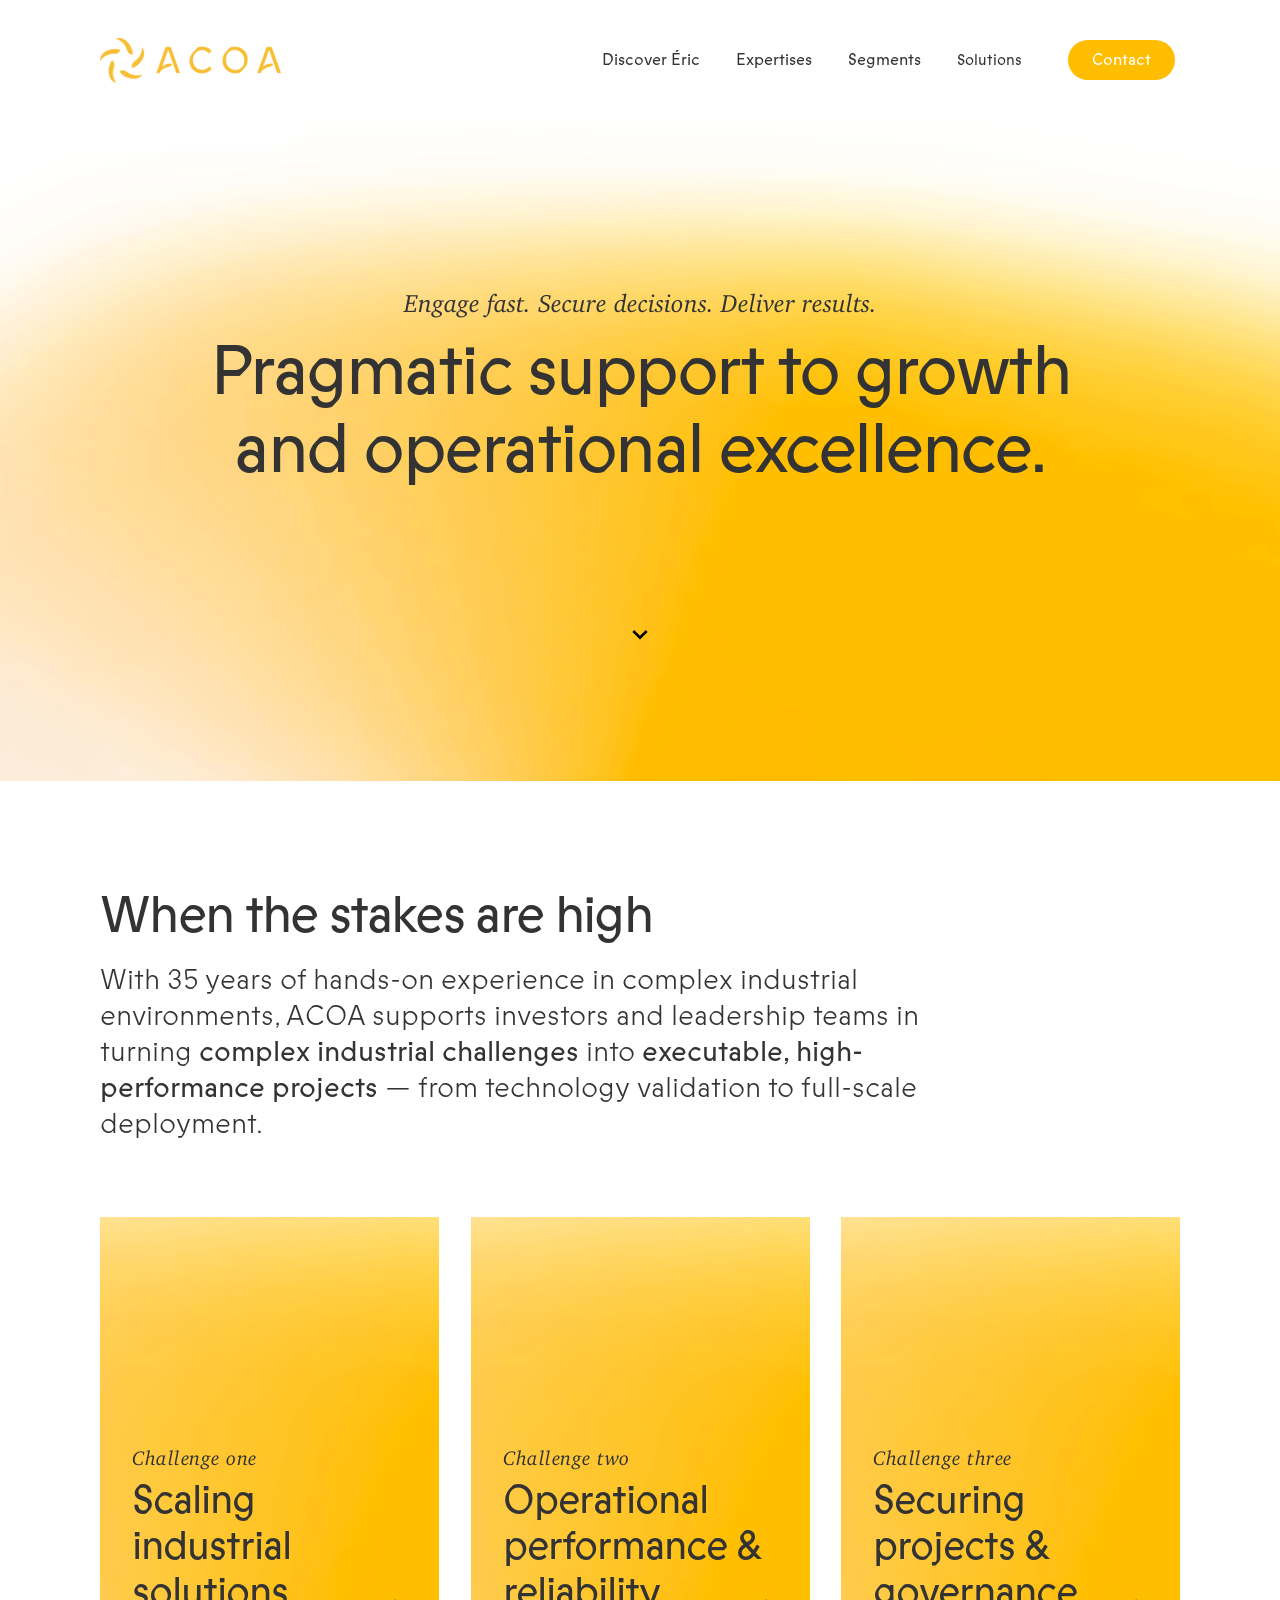
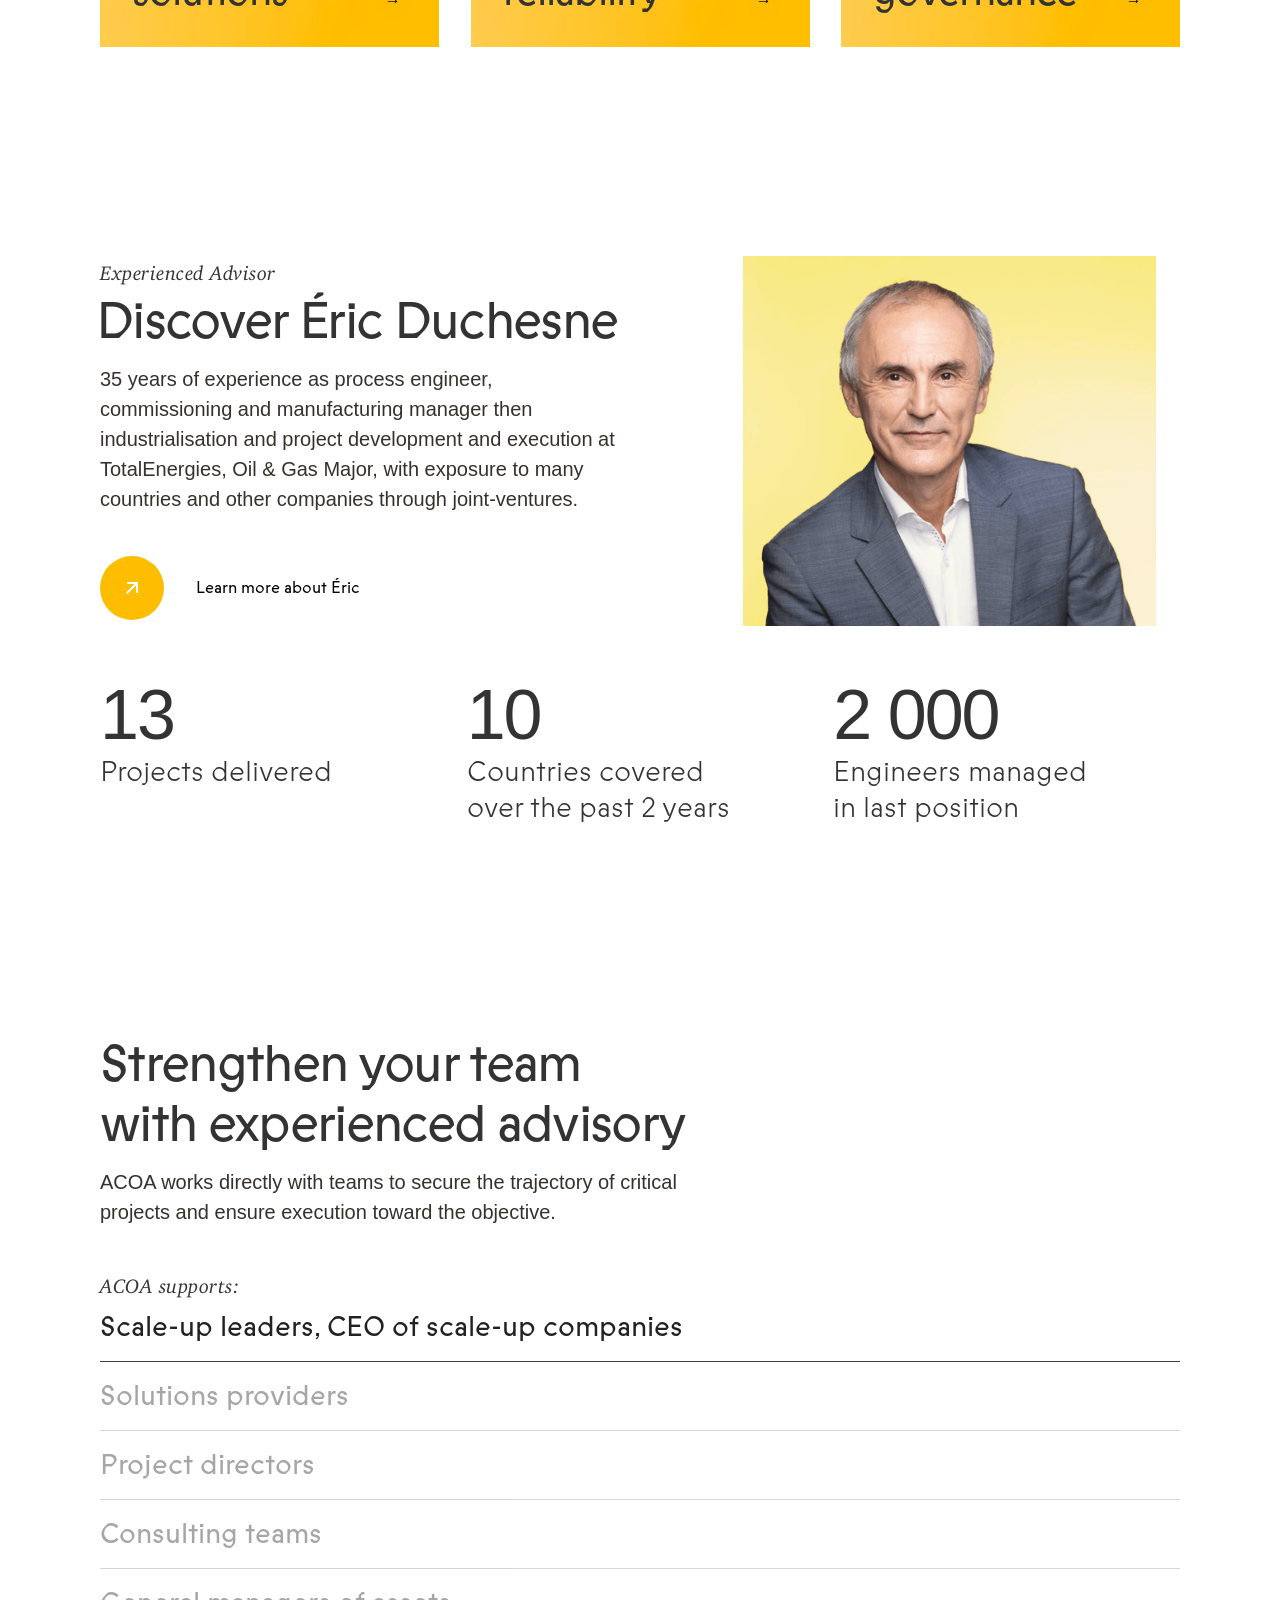
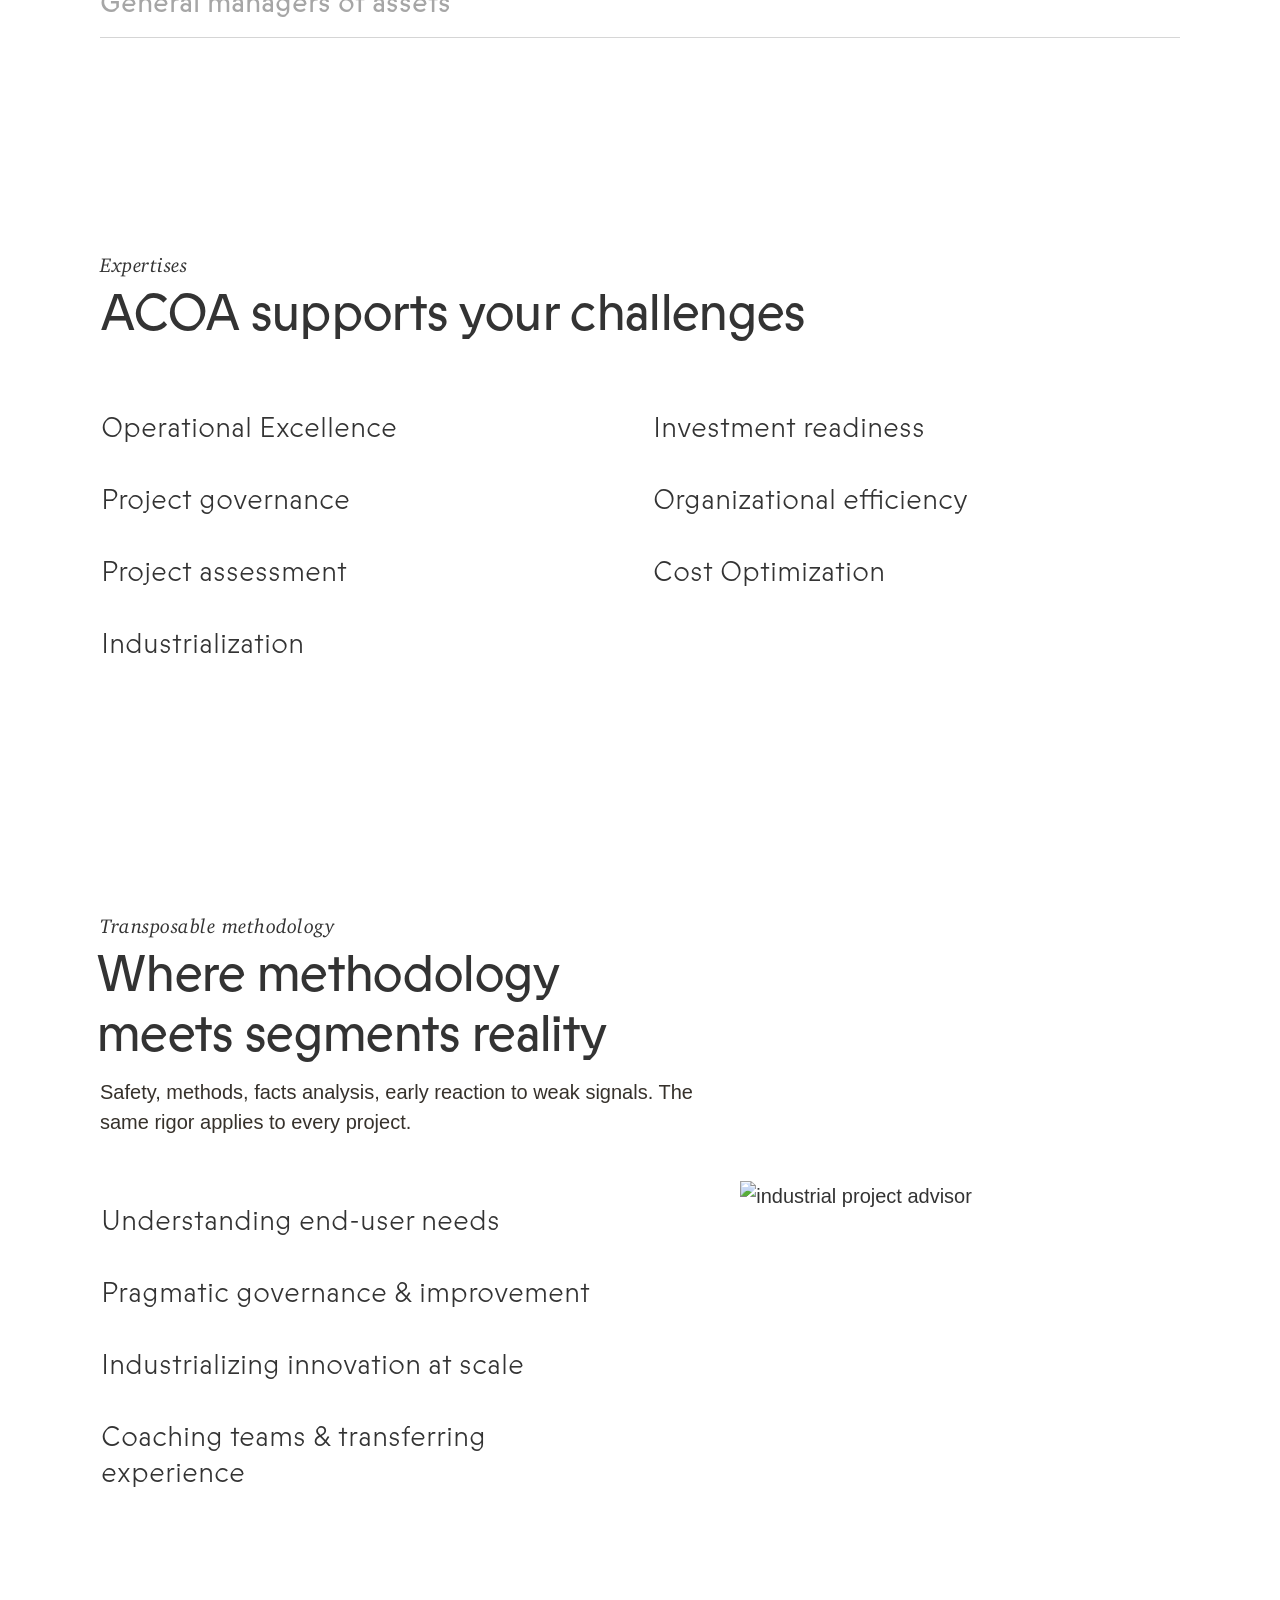
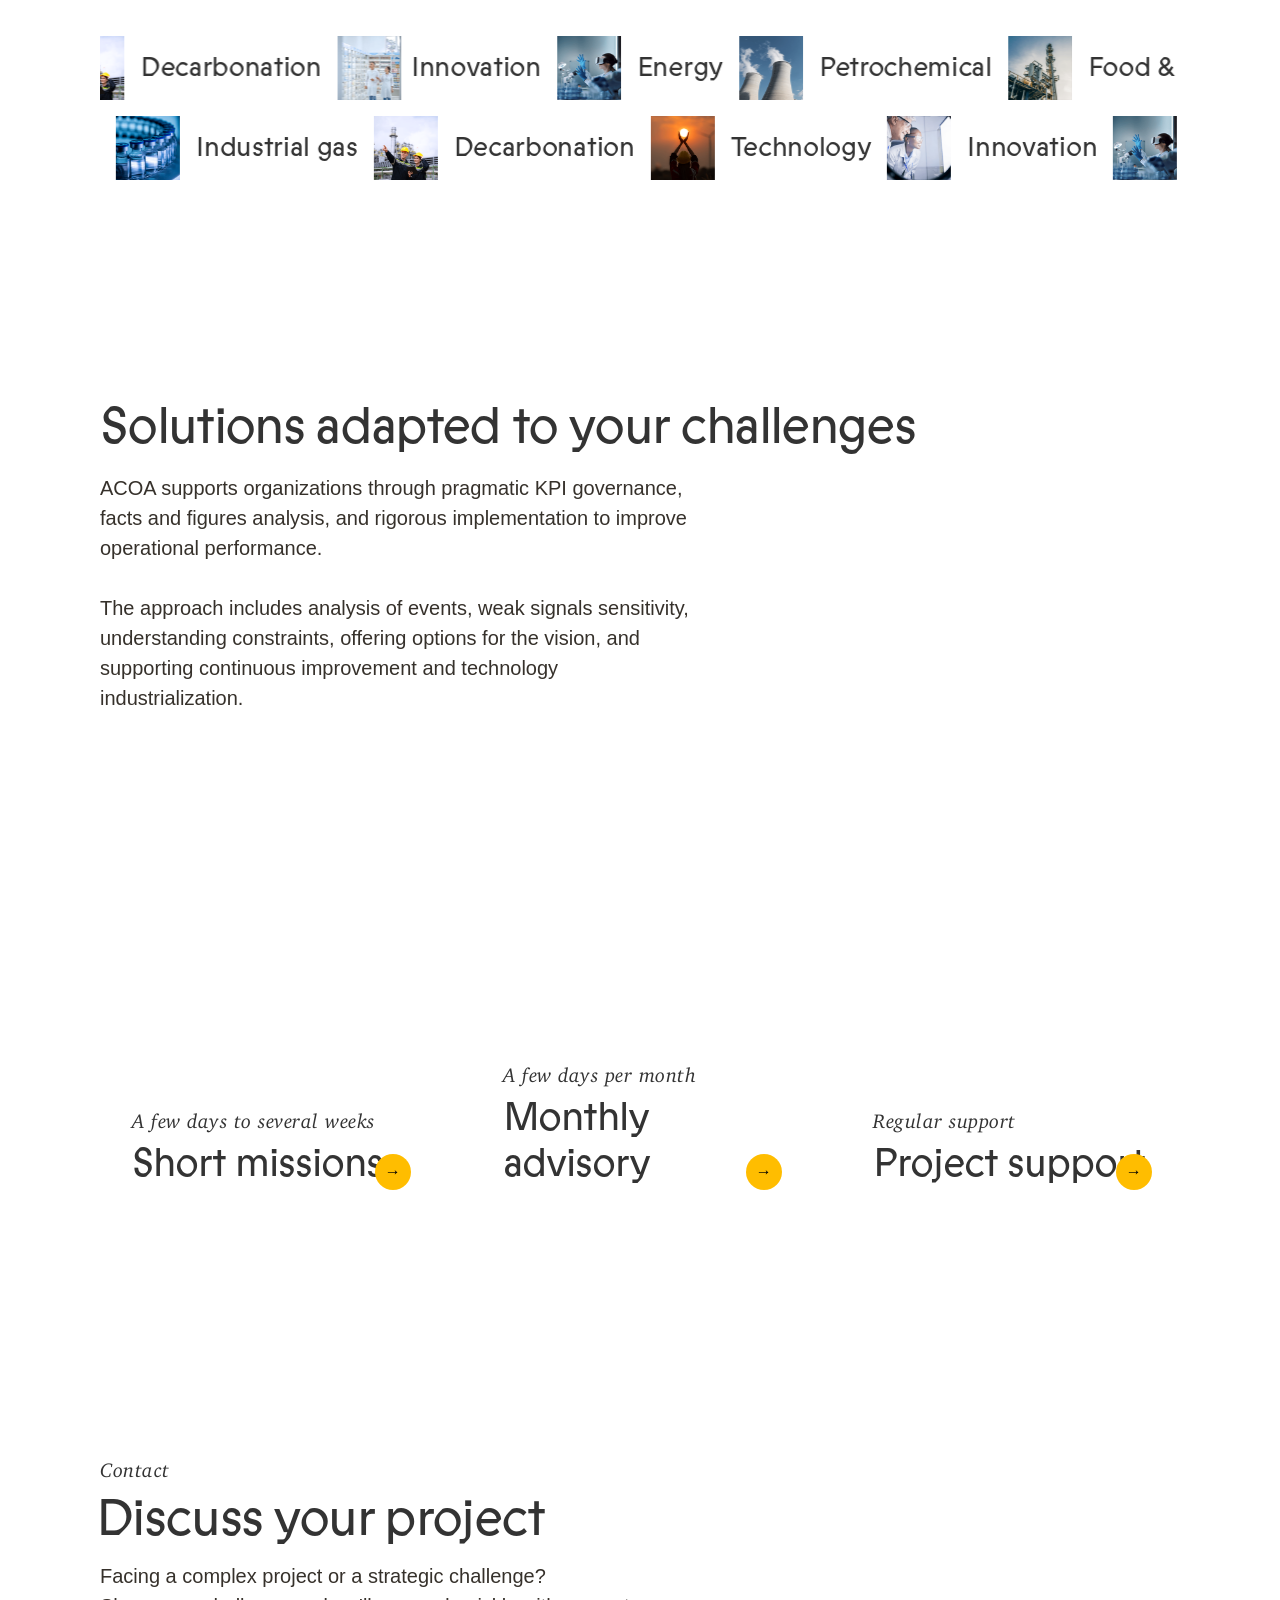
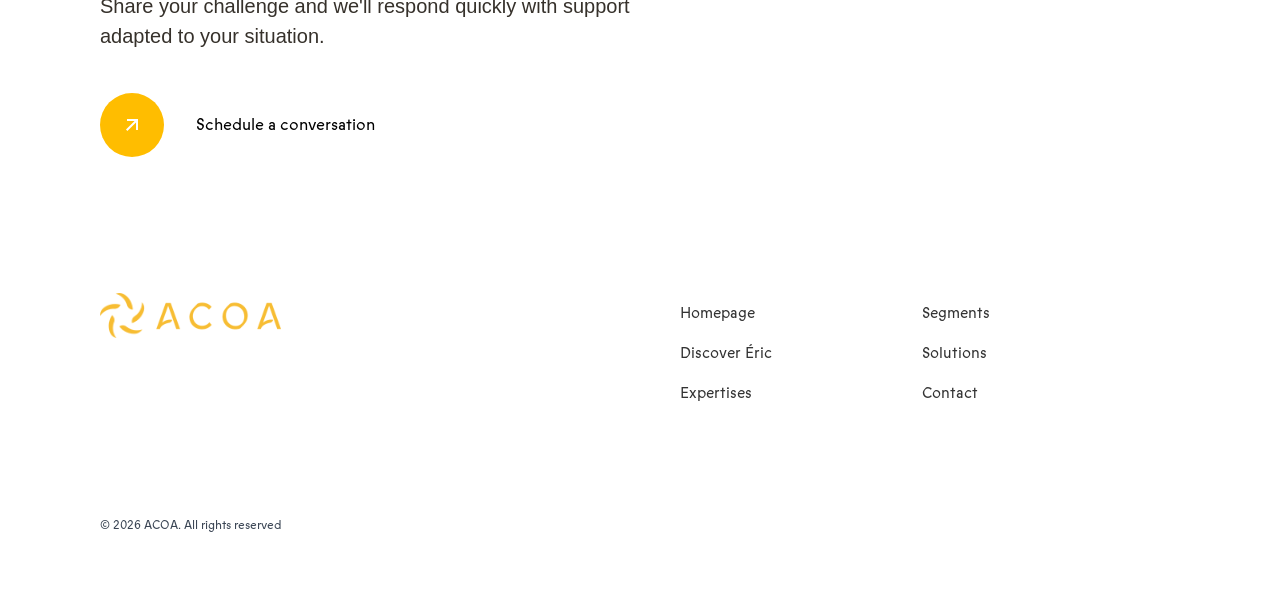
==== index.html @ 774b78c4 "Initial commit — ACOA site (responsive fixes v2, export 19 mai 2026)" ====
<!DOCTYPE html><!--  Last Published: Tue May 19 2026 10:08:33 GMT+0000 (Coordinated Universal Time)  -->
<html data-wf-page="69da47802bddce4f06e385c6" data-wf-site="69da477f2bddce4f06e385b0" lang="en-US">
<head>
  <meta charset="utf-8">
  <title>ACOA | Pragmatic support to growth and operational excellence</title>
  <meta content="Industrial project advisor supporting growth and operational excellence, ACOA supports projects from strategy to execution through governance, technology evaluation and operational performance." name="description">
  <meta content="ACOA | Pragmatic support to growth and operational excellence" property="og:title">
  <meta content="Industrial project advisor supporting growth and operational excellence, ACOA supports projects from strategy to execution through governance, technology evaluation and operational performance." property="og:description">
  <meta content="https://cdn.prod.website-files.com/69da477f2bddce4f06e385b0/69ef6ec12d1be8425f4cda52_Acoa%20website.png" property="og:image">
  <meta content="ACOA | Pragmatic support to growth and operational excellence" property="twitter:title">
  <meta content="Industrial project advisor supporting growth and operational excellence, ACOA supports projects from strategy to execution through governance, technology evaluation and operational performance." property="twitter:description">
  <meta property="og:type" content="website">
  <meta content="summary_large_image" name="twitter:card">
  <meta content="width=device-width, initial-scale=1" name="viewport">
  <link href="css/normalize.css" rel="stylesheet" type="text/css">
  <link href="css/webflow.css" rel="stylesheet" type="text/css">
  <link href="css/acoaconsulting.webflow.css" rel="stylesheet" type="text/css">
  <style>@media (min-width:992px) {html.w-mod-js:not(.w-mod-ix) [data-w-id="7d26136e-afa8-d97c-f9d4-b0c06a85b6f9"] {opacity:0;-webkit-transform:translate3d(0, 100%, 0) scale3d(1, 1, 1) rotateX(0) rotateY(0) rotateZ(0) skew(0, 0);-moz-transform:translate3d(0, 100%, 0) scale3d(1, 1, 1) rotateX(0) rotateY(0) rotateZ(0) skew(0, 0);-ms-transform:translate3d(0, 100%, 0) scale3d(1, 1, 1) rotateX(0) rotateY(0) rotateZ(0) skew(0, 0);transform:translate3d(0, 100%, 0) scale3d(1, 1, 1) rotateX(0) rotateY(0) rotateZ(0) skew(0, 0);height:0px;}html.w-mod-js:not(.w-mod-ix) [data-w-id="7d26136e-afa8-d97c-f9d4-b0c06a85b6f1"] {width:50%;}html.w-mod-js:not(.w-mod-ix) [data-w-id="7d26136e-afa8-d97c-f9d4-b0c06a85b70a"] {opacity:0;-webkit-transform:translate3d(0, 100%, 0) scale3d(1, 1, 1) rotateX(0) rotateY(0) rotateZ(0) skew(0, 0);-moz-transform:translate3d(0, 100%, 0) scale3d(1, 1, 1) rotateX(0) rotateY(0) rotateZ(0) skew(0, 0);-ms-transform:translate3d(0, 100%, 0) scale3d(1, 1, 1) rotateX(0) rotateY(0) rotateZ(0) skew(0, 0);transform:translate3d(0, 100%, 0) scale3d(1, 1, 1) rotateX(0) rotateY(0) rotateZ(0) skew(0, 0);height:0px;}html.w-mod-js:not(.w-mod-ix) [data-w-id="7d26136e-afa8-d97c-f9d4-b0c06a85b702"] {width:50%;}html.w-mod-js:not(.w-mod-ix) [data-w-id="7d26136e-afa8-d97c-f9d4-b0c06a85b71b"] {opacity:0;-webkit-transform:translate3d(0, 100%, 0) scale3d(1, 1, 1) rotateX(0) rotateY(0) rotateZ(0) skew(0, 0);-moz-transform:translate3d(0, 100%, 0) scale3d(1, 1, 1) rotateX(0) rotateY(0) rotateZ(0) skew(0, 0);-ms-transform:translate3d(0, 100%, 0) scale3d(1, 1, 1) rotateX(0) rotateY(0) rotateZ(0) skew(0, 0);transform:translate3d(0, 100%, 0) scale3d(1, 1, 1) rotateX(0) rotateY(0) rotateZ(0) skew(0, 0);height:0px;}html.w-mod-js:not(.w-mod-ix) [data-w-id="7d26136e-afa8-d97c-f9d4-b0c06a85b713"] {width:50%;}html.w-mod-js:not(.w-mod-ix) [data-w-id="eab811f4-9f52-3711-2415-720fd024cccc"] {opacity:0;-webkit-transform:translate3d(0, 100%, 0) scale3d(1, 1, 1) rotateX(0) rotateY(0) rotateZ(0) skew(0, 0);-moz-transform:translate3d(0, 100%, 0) scale3d(1, 1, 1) rotateX(0) rotateY(0) rotateZ(0) skew(0, 0);-ms-transform:translate3d(0, 100%, 0) scale3d(1, 1, 1) rotateX(0) rotateY(0) rotateZ(0) skew(0, 0);transform:translate3d(0, 100%, 0) scale3d(1, 1, 1) rotateX(0) rotateY(0) rotateZ(0) skew(0, 0);height:0px;}html.w-mod-js:not(.w-mod-ix) [data-w-id="eab811f4-9f52-3711-2415-720fd024ccc4"] {width:50%;}html.w-mod-js:not(.w-mod-ix) [data-w-id="eab811f4-9f52-3711-2415-720fd024ccdd"] {opacity:0;-webkit-transform:translate3d(0, 100%, 0) scale3d(1, 1, 1) rotateX(0) rotateY(0) rotateZ(0) skew(0, 0);-moz-transform:translate3d(0, 100%, 0) scale3d(1, 1, 1) rotateX(0) rotateY(0) rotateZ(0) skew(0, 0);-ms-transform:translate3d(0, 100%, 0) scale3d(1, 1, 1) rotateX(0) rotateY(0) rotateZ(0) skew(0, 0);transform:translate3d(0, 100%, 0) scale3d(1, 1, 1) rotateX(0) rotateY(0) rotateZ(0) skew(0, 0);height:0px;}html.w-mod-js:not(.w-mod-ix) [data-w-id="eab811f4-9f52-3711-2415-720fd024ccd5"] {width:50%;}html.w-mod-js:not(.w-mod-ix) [data-w-id="eab811f4-9f52-3711-2415-720fd024ccee"] {opacity:0;-webkit-transform:translate3d(0, 100%, 0) scale3d(1, 1, 1) rotateX(0) rotateY(0) rotateZ(0) skew(0, 0);-moz-transform:translate3d(0, 100%, 0) scale3d(1, 1, 1) rotateX(0) rotateY(0) rotateZ(0) skew(0, 0);-ms-transform:translate3d(0, 100%, 0) scale3d(1, 1, 1) rotateX(0) rotateY(0) rotateZ(0) skew(0, 0);transform:translate3d(0, 100%, 0) scale3d(1, 1, 1) rotateX(0) rotateY(0) rotateZ(0) skew(0, 0);height:0px;}html.w-mod-js:not(.w-mod-ix) [data-w-id="eab811f4-9f52-3711-2415-720fd024cce6"] {width:50%;}}</style>
  <link href="https://fonts.googleapis.com" rel="preconnect">
  <link href="https://fonts.gstatic.com" rel="preconnect" crossorigin="anonymous">
  <script src="https://ajax.googleapis.com/ajax/libs/webfont/1.6.26/webfont.js" type="text/javascript"></script>
  <script type="text/javascript">WebFont.load({  google: {    families: ["Lexend Deca:300,400,500,600,700"]  }});</script>
  <script type="text/javascript">!function(o,c){var n=c.documentElement,t=" w-mod-";n.className+=t+"js",("ontouchstart"in o||o.DocumentTouch&&c instanceof DocumentTouch)&&(n.className+=t+"touch")}(window,document);</script>
  <link href="images/favicon.png" rel="shortcut icon" type="image/x-icon">
  <link href="images/webclip.png" rel="apple-touch-icon">
  <script type="application/ld+json">
{
  "@context": "https://schema.org",
  "@type": "WebPage",
  "name": "ACOA | Pragmatic support to growth and operational excellence",
  "url": "/",
  "description": "Industrial project advisor supporting growth and operational excellence, ACOA supports projects from strategy to execution through governance, technology evaluation and operational performance.",
  "inLanguage": "en-US",
  "about": {
    "@type": "Organization",
    "name": "ACOA",
    "description": "Industrial project advisor supporting growth and operational excellence, ACOA supports projects from strategy to execution through governance, technology evaluation and operational performance.",
    "logo": {
      "@type": "ImageObject",
      "url": "https://cdn.prod.website-files.com/69da477f2bddce4f06e385b0/69e27f60901ef9bf7bb67602_LOGO%20PRINCIPAL%20440x100px%20JAUNE%20ICONE.png"
    },
    "founder": {
      "@type": "Person",
      "name": "Éric Duchesne",
      "description": "35 years of experience as process engineer, commissioning and manufacturing manager then industrialisation and project development and execution at TotalEnergies, Oil & Gas Major, with exposure to many countries and other companies through joint-ventures.",
      "url": "/discover-eric"
    },
    "knowsAbout": [
      "Operational Excellence",
      "Project Governance",
      "Project Assessment",
      "Industrialization",
      "Investment Readiness",
      "Organizational Efficiency",
      "Cost Optimization"
    ],
    "areaServed": [
      "Energy",
      "Pharmaceuticals",
      "Industrial Gas",
      "Decarbonation",
      "Innovation",
      "Petrochemical",
      "Food & Beverage",
      "Technology"
    ]
  }
}
</script>
  <link rel="stylesheet" href="css/responsive-fixes.css">
</head>
<body>
  <div data-w-id="177896db-afa2-3da6-6f02-18c24b7b92e4" data-animation="default" data-collapse="medium" data-duration="400" data-easing="ease" data-easing2="ease" role="banner" class="navbar w-nav">
    <div class="nav__wrap">
      <a href="index.html" aria-current="page" class="brand w-nav-brand w--current"><img src="images/ACOA.png" loading="lazy" width="Auto" height="45" alt="scale-up industrial deployment support" class="image-2"><img src="images/LOGO-PRINCIPAL-440x100px-JAUNE-TITRE.png" loading="lazy" width="Auto" height="40" alt="industrial project advisor" class="image"></a>
      <nav role="navigation" class="nav_menu w-nav-menu">
        <a href="discover-eric.html" class="nav__link text-xs w-nav-link">Discover Éric</a>
        <a href="expertises.html" class="nav__link text-xs w-nav-link">Expertises</a>
        <a href="segments.html" class="nav__link text-xs w-nav-link">Segments</a>
        <a href="solutions.html" class="nav__link text-xs last-item w-nav-link">Solutions</a>
        <a href="contact.html" class="button-2 button-04 w-inline-block">
          <div class="button-04-main">
            <div class="button-2-text-wrapper">
              <div class="text-xs-button">Contact</div>
            </div>
            <div class="button-2-transition">
              <div class="button-2-text-wrapper">
                <div class="text-xs-button">Contact<br></div>
              </div>
            </div>
          </div>
          <div class="button-04-dot-wrapper">
            <div class="button-04-dot"><img loading="lazy" src="images/ACOA.svg" alt="ACOA" class="button-04-dot-icon"></div>
          </div>
        </a>
      </nav>
      <div class="menu-button w-nav-button">
        <div data-w-id="177896db-afa2-3da6-6f02-18c24b7b9300" style="-webkit-transform:translate3d(0, 0, 0px) scale3d(1, 1, 1) rotateX(0) rotateY(0) rotateZ(0deg) skew(0, 0);-moz-transform:translate3d(0, 0, 0px) scale3d(1, 1, 1) rotateX(0) rotateY(0) rotateZ(0deg) skew(0, 0);-ms-transform:translate3d(0, 0, 0px) scale3d(1, 1, 1) rotateX(0) rotateY(0) rotateZ(0deg) skew(0, 0);transform:translate3d(0, 0, 0px) scale3d(1, 1, 1) rotateX(0) rotateY(0) rotateZ(0deg) skew(0, 0);transform-style:preserve-3d" class="nav_topline"></div>
        <div data-w-id="177896db-afa2-3da6-6f02-18c24b7b9301" style="opacity:1" class="nav_middleline"></div>
        <div data-w-id="177896db-afa2-3da6-6f02-18c24b7b9302" style="-webkit-transform:translate3d(0, 0, 0px) scale3d(1, 1, 1) rotateX(0) rotateY(0) rotateZ(0deg) skew(0, 0);-moz-transform:translate3d(0, 0, 0px) scale3d(1, 1, 1) rotateX(0) rotateY(0) rotateZ(0deg) skew(0, 0);-ms-transform:translate3d(0, 0, 0px) scale3d(1, 1, 1) rotateX(0) rotateY(0) rotateZ(0deg) skew(0, 0);transform:translate3d(0, 0, 0px) scale3d(1, 1, 1) rotateX(0) rotateY(0) rotateZ(0deg) skew(0, 0);transform-style:preserve-3d" class="nav_bottomline"></div>
      </div>
    </div>
  </div>
  <div class="section gradient">
    <div class="wrap home__hero-heading-wrap">
      <div class="label-large">Engage fast. Secure decisions. Deliver results.</div>
      <h1 class="home__hero-heading">Pragmatic support to growth and operational excellence.</h1><img src="images/ACOA_1.svg" loading="lazy" alt="" class="image-3">
    </div>
  </div>
  <div class="section-white-backgound">
    <div class="wrap section_1_wrap">
      <div class="w-layout-grid home_stakes_content">
        <h2>When the stakes are high</h2>
        <div class="text-large">With 35 years of hands-on experience in complex industrial environments, ACOA supports investors and leadership teams in turning <span class="text-span">complex industrial challenges </span>into <span class="text-span-2">executable, high-performance projects</span> — from technology validation to full-scale deployment.</div>
      </div>
      <div class="w-layout-grid layout423_grid-list">
        <div class="layout423_row-homepage">
          <a data-w-id="7d26136e-afa8-d97c-f9d4-b0c06a85b6f1" href="#" class="layout423_card text-color-white home w-inline-block">
            <div class="layout423_image-wrapper yellow"></div>
            <div class="layout423_card-content">
              <div class="margin-bottom margin-xxsmall">
                <div class="label">Challenge one</div>
              </div>
              <div class="text-extra-large">Scaling industrial solutions</div>
              <div data-w-id="7d26136e-afa8-d97c-f9d4-b0c06a85b6f9" class="layout423_card-content-bottom">
                <div class="margin-top margin-small">
                  <p class="text-small">Industrialize fast and commercialize inventions in a sustainable way</p>
                </div>
              </div>
            </div>
          </a>
          <a data-w-id="7d26136e-afa8-d97c-f9d4-b0c06a85b702" href="#" class="layout423_card text-color-white home w-inline-block">
            <div class="layout423_image-wrapper yellow"></div>
            <div class="layout423_card-content">
              <div class="margin-bottom margin-xxsmall">
                <div class="label">Challenge two</div>
              </div>
              <div class="text-extra-large">Operational performance &amp; reliability</div>
              <div data-w-id="7d26136e-afa8-d97c-f9d4-b0c06a85b70a" class="layout423_card-content-bottom">
                <div class="margin-top margin-small">
                  <p class="text-small">Improve performance, availability and sustainable operational excellence</p>
                </div>
              </div>
            </div>
          </a>
          <a data-w-id="7d26136e-afa8-d97c-f9d4-b0c06a85b713" href="#" class="layout423_card text-color-white home w-inline-block">
            <div id="w-node-_7d26136e-afa8-d97c-f9d4-b0c06a85b714-06e385c6" class="layout423_image-wrapper yellow"></div>
            <div class="layout423_card-content">
              <div class="margin-bottom margin-xxsmall">
                <div class="label">Challenge three</div>
              </div>
              <div class="text-extra-large">Securing projects &amp; governance</div>
              <div data-w-id="7d26136e-afa8-d97c-f9d4-b0c06a85b71b" class="layout423_card-content-bottom">
                <div class="margin-top margin-small">
                  <p class="text-small">Assess projects organizations &amp; developments for weak signals. <br>Propose pragmatic improvements.</p>
                </div>
              </div>
            </div>
          </a>
          <div class="layout423_hover-content w-embed w-script">
            <style>
.layout423_card-content {
    opacity: 1;
    transition: opacity 0.3s; /* Apply a transition to opacity changes */
}
/* Styling for the card content when it's inactive */
.layout423_card-content.inactive {
    opacity: 0;
}
</style>
            <script src="https://code.jquery.com/jquery-3.6.0.min.js"></script>
            <script>
$(document).ready(function() {
    // Check if the screen width is above a certain threshold (e.g., 768px)
    if (window.innerWidth >= 992) {
        $(".layout423_card").hover(function() {
            // When a card is hovered over
            $(".layout423_card-content").not($(this).find(".layout423_card-content")).addClass("inactive");
        }, function() {
            // When the mouse leaves a card
            $(".layout423_card-content").removeClass("inactive");
        });
    }
});
</script>
          </div>
        </div>
      </div>
    </div>
  </div>
  <div class="section-white-backgound">
    <div class="wrap section_1_wrap">
      <div class="w-layout-grid home_image_content">
        <div>
          <div class="w-layout-grid home_card_content">
            <div class="label">Experienced Advisor</div>
            <h2 class="heading yellow-hover">Discover Éric Duchesne</h2>
            <div class="body">35 years of experience as process engineer, commissioning and manufacturing manager then industrialisation and project development and execution at TotalEnergies, Oil &amp; Gas Major, with exposure to many countries and other companies through joint-ventures.</div>
          </div>
          <a href="discover-eric.html" class="button-1 text-xs w-inline-block">
            <div class="button-circle"></div>
            <div class="button-icon-wrapper">
              <div class="button-circle-icon-outermost-wrapper">
                <div class="button-circle-icon-outer-wrapper">
                  <div class="button-circle-icon-inner-wrapper"><img src="images/ACOA.svg" loading="lazy" alt="ACOA" class="button-circle-icon"><img src="images/ACOA.svg" loading="lazy" alt="ACOA" class="button-circle-icon button-circle-icon-absolute"></div>
                </div>
              </div>
            </div>
            <div class="button-text">Learn more about Éric </div>
          </a>
        </div>
        <div id="w-node-_716ce566-0d03-5e5f-7045-5229baae346b-06e385c6" class="home_image"><img src="images/Eric-duchesne-consultant-industriel.png" loading="lazy" width="413" sizes="(max-width: 479px) 100vw, (max-width: 991px) 49vw, 413px" alt="industrial transformation advisor" srcset="images/Portrait-5-eric-duchesne-consultant-industriel-p-500.png 500w, images/Eric-duchesne-consultant-industriel.png 826w"></div>
      </div>
      <div id="w-node-b7371b24-72aa-12ce-a4aa-9cf430d979ba-06e385c6" class="w-layout-layout quick-stack-3 wf-layout-layout">
        <div class="w-layout-cell">
          <h3>13</h3>
          <div class="text-large">Projects delivered</div>
        </div>
        <div class="w-layout-cell">
          <h3>10</h3>
          <div class="text-large">Countries covered <br>over the past 2 years</div>
        </div>
        <div class="w-layout-cell">
          <h3>2 000</h3>
          <div class="text-large">Engineers managed <br>in last position</div>
        </div>
      </div>
    </div>
  </div>
  <div class="section gradient">
    <div class="wrap section_1_wrap">
      <div class="w-layout-grid home_card_content">
        <h2 class="heading">Strengthen your team <br>with experienced advisory </h2>
        <div class="body">ACOA works directly with teams to secure the trajectory of critical projects and ensure execution toward the objective.</div>
      </div>
      <div id="w-node-_736be0e5-d4d2-2aeb-d45e-b6f375e58689-06e385c6" class="w-layout-layout quick-stack-2 wf-layout-layout">
        <div class="w-layout-cell">
          <div class="label">ACOA supports:</div>
          <div data-duration-in="400" data-duration-out="200" data-current="Tab 1" data-easing="ease" class="services_stakes_tabs w-tabs">
            <div id="w-node-_736be0e5-d4d2-2aeb-d45e-b6f375e5868c-06e385c6" class="services_stakes_tabs-menu w-tab-menu">
              <a data-w-tab="Tab 1" class="services_stakes_tab-link w-inline-block w-tab-link w--current">
                <h4>Scale-up leaders, CEO of scale-up companies</h4>
                <div class="services_stakes_paragraph">
                  <div class="margin-top margin-xsmall">
                    <p class="text-small">Managers or investors industrializing and deploying new solutions.</p>
                  </div>
                </div>
              </a>
              <a data-w-tab="Tab 2" class="services_stakes_tab-link w-inline-block w-tab-link">
                <h4>Solutions providers</h4>
                <div class="services_stakes_paragraph">
                  <div class="margin-top margin-xsmall">
                    <p class="text-small">Teams moving from prototype to industrial deployment.</p>
                  </div>
                </div>
              </a>
              <a data-w-tab="Tab 3" class="services_stakes_tab-link w-inline-block w-tab-link">
                <h4>Project directors</h4>
                <div class="services_stakes_paragraph">
                  <div class="margin-top margin-xsmall">
                    <p class="text-small">Leader responsible for operational challenges.</p>
                  </div>
                </div>
              </a>
              <a data-w-tab="Tab 4" class="services_stakes_tab-link w-inline-block w-tab-link">
                <h4>Consulting teams</h4>
                <div class="services_stakes_paragraph">
                  <div class="margin-top margin-xsmall">
                    <p class="text-small">Advisors seeking experienced external support.</p>
                  </div>
                </div>
              </a>
              <a data-w-tab="Tab 5" class="services_stakes_tab-link w-inline-block w-tab-link">
                <h4>General managers of assets</h4>
                <div class="services_stakes_paragraph">
                  <div class="margin-top margin-xsmall">
                    <p class="text-small">With a need to improve safety, availability.</p>
                  </div>
                </div>
              </a>
            </div>
          </div>
        </div>
      </div>
    </div>
  </div>
  <div class="section gradient">
    <div class="wrap section_1_wrap">
      <div class="w-layout-grid home_card_content">
        <div class="label">Expertises</div>
        <h2 class="heading">ACOA supports your challenges</h2>
      </div>
      <div class="w-layout-grid faq10_content">
        <div class="faq10_list first-col">
          <div class="faq10_accordion">
            <div data-w-id="451f8873-42b7-e204-4743-6777c678585c" class="faq10_question">
              <div><span class="text-large">Operational Excellence</span></div>
            </div>
            <div style="width:100%;height:0px" class="faq10_answer">
              <div class="margin-bottom margin-small">
                <p class="text-small">Driving operational excellence through continuous and sustainable improvement and performance.</p>
              </div>
            </div>
          </div>
          <div class="faq10_accordion">
            <div data-w-id="451f8873-42b7-e204-4743-6777c6785865" class="faq10_question">
              <div><span class="text-large">Project governance</span></div>
            </div>
            <div style="width:100%;height:0px" class="faq10_answer">
              <div class="margin-bottom margin-small">
                <p class="text-small">Setting up governance and structuring project development and execution to ensure safety, budget, schedule and quality.</p>
              </div>
            </div>
          </div>
          <div class="faq10_accordion">
            <div data-w-id="451f8873-42b7-e204-4743-6777c678586e" class="faq10_question">
              <div><span class="text-large">Project assessment</span></div>
            </div>
            <div style="width:100%;height:0px" class="faq10_answer">
              <p class="text-small">Assessing on-going project execution, identifying gaps and weak signals and providing recommendations to the steering committee.</p>
              <div class="margin-bottom margin-small"></div>
            </div>
          </div>
          <div class="faq10_accordion">
            <div data-w-id="451f8873-42b7-e204-4743-6777c6785877" class="faq10_question">
              <div><span class="text-large">Industrialization</span></div>
            </div>
            <div style="width:100%;height:0px" class="faq10_answer">
              <div class="margin-bottom margin-small">
                <p class="text-small">Supporting continuous implementation and improvement of technology industrialization, including business case validation, end-user delivery and business model options.</p>
              </div>
            </div>
          </div>
        </div>
        <div class="faq10_list">
          <div class="faq10_accordion">
            <div data-w-id="451f8873-42b7-e204-4743-6777c6785881" class="faq10_question">
              <div><span class="text-large">Investment readiness</span></div>
            </div>
            <div style="width:100%;height:0px" class="faq10_answer">
              <div class="margin-bottom margin-small">
                <p class="text-small">Assessing small companies — teams, technologies and business cases — in view of equity acquisition.</p>
              </div>
            </div>
          </div>
          <div class="faq10_accordion">
            <div data-w-id="451f8873-42b7-e204-4743-6777c678588a" class="faq10_question">
              <div><span class="text-large">Organizational efficiency</span></div>
            </div>
            <div style="width:100%;height:0px" class="faq10_answer">
              <div class="margin-bottom margin-small">
                <p class="text-small">Improving technology, engineering R&amp;D organization and operational structures for better performance.</p>
              </div>
            </div>
          </div>
          <div class="faq10_accordion">
            <div data-w-id="451f8873-42b7-e204-4743-6777c6785893" class="faq10_question">
              <div><span class="text-large">Cost Optimization</span></div>
            </div>
            <div style="width:100%;height:0px" class="faq10_answer">
              <div class="margin-bottom margin-small">
                <p class="text-small">Achieving 5–10% project cost reduction through the streamlining of company industrial standards.</p>
              </div>
            </div>
          </div>
        </div>
      </div>
    </div>
  </div>
  <div class="section-white-backgound">
    <div class="wrap section_1_wrap">
      <div class="w-layout-grid home_image_content">
        <div>
          <div class="w-layout-grid home_card_content">
            <div class="label">Transposable methodology</div>
            <h2 class="heading yellow-hover">Where methodology <br>meets segments reality</h2>
            <div class="body">Safety, methods, facts analysis, early reaction to weak signals. The same rigor applies to every project.</div>
          </div>
        </div>
      </div>
      <div class="w-layout-grid faq10_content">
        <div class="faq10_list first-col">
          <div class="faq10_accordion">
            <div data-w-id="60771e7c-b636-01f3-35bb-6da2ab0e7741" class="faq10_question">
              <div><span class="text-large">Understanding end-user needs</span></div>
            </div>
            <div style="width:100%;height:0px" class="faq10_answer">
              <div class="margin-bottom margin-small">
                <p class="text-small">Deep understanding of end-user constraints to ensure relevant, practical solutions.</p>
              </div>
            </div>
          </div>
          <div class="faq10_accordion">
            <div data-w-id="60771e7c-b636-01f3-35bb-6da2ab0e774a" class="faq10_question">
              <div><span class="text-large">Pragmatic governance &amp; improvement</span></div>
            </div>
            <div style="width:100%;height:0px" class="faq10_answer">
              <div class="margin-bottom margin-small">
                <p class="text-small">Structured governance with a pragmatic approach focused on continuous improvement.</p>
              </div>
            </div>
          </div>
          <div class="faq10_accordion">
            <div data-w-id="60771e7c-b636-01f3-35bb-6da2ab0e7753" class="faq10_question">
              <div><span class="text-large">Industrializing innovation at scale</span></div>
            </div>
            <div style="width:100%;height:0px" class="faq10_answer">
              <p class="text-small">Supporting FOAK projects from startup to industrial success through structured execution.</p>
              <div class="margin-bottom margin-small"></div>
            </div>
          </div>
          <div class="faq10_accordion">
            <div data-w-id="60771e7c-b636-01f3-35bb-6da2ab0e775c" class="faq10_question">
              <div><span class="text-large">Coaching teams &amp; transferring experience</span></div>
            </div>
            <div style="width:100%;height:0px" class="faq10_answer">
              <div class="margin-bottom margin-small">
                <p class="text-small">Empowering teams through coaching and effective transfer of operational experience</p>
              </div>
            </div>
          </div>
        </div>
        <div class="div-block"><img src="images/LOGO-MOUVEMENT-JAUNE-FONCÉ.png" loading="lazy" width="1066" sizes="(max-width: 479px) 100vw, (max-width: 1439px) 49vw, 50vw" alt="industrial project advisor" srcset="images/LOGO-MOUVEMENT-JAUNE-FONCÉ-p-500.png 500w, images/LOGO-MOUVEMENT-JAUNE-FONCÉ.png 2132w" class="image-2 logo-jaune"></div>
      </div>
      <section data-w-id="0bf31e24-5ec4-8430-91af-772b72bda276" class="section_services_testimonial">
        <div class="services_testimonial_component-2">
          <div class="services_testimonial_content-top">
            <div class="services_testimonial_marquee-top">
              <div class="services_testimonial_heading-wrapper">
                <div class="segments">Energy</div>
              </div>
              <div class="services_testimonial_image-wrapper"><img loading="lazy" src="images/energy-200px.png" alt="de-risk industrial projects" class="services_testimonial_image"></div>
              <div class="services_testimonial_heading-wrapper">
                <div class="segments">Pharmaceuticals</div>
              </div>
              <div class="services_testimonial_image-wrapper"><img loading="lazy" src="images/pharmaceuticals-200px.png" alt="industrial project advisor" class="services_testimonial_image"></div>
              <div class="services_testimonial_heading-wrapper hide-tablet">
                <div class="segments">Industrial gas</div>
              </div>
              <div class="services_testimonial_image-wrapper hide-tablet"><img loading="lazy" src="images/ACOA_4.png" alt="ACOA FOAK industrialization" class="services_testimonial_image"></div>
              <div class="services_testimonial_heading-wrapper hide-mobile-landscape">
                <div class="segments">Decarbonation</div>
              </div>
              <div class="services_testimonial_image-wrapper hide-mobile-landscape"><img loading="lazy" src="images/ACOA_5.png" alt="ACOA scale-up industrial deployment support" class="services_testimonial_image"></div>
            </div>
            <div class="services_testimonial_marquee-top">
              <div class="services_testimonial_heading-wrapper">
                <div class="segments">Innovation</div>
              </div>
              <div class="services_testimonial_image-wrapper"><img loading="lazy" src="images/ACOA_6.png" alt="ACOA scale-up industrial deployment support" class="services_testimonial_image"></div>
              <div class="services_testimonial_heading-wrapper">
                <div class="segments">Energy</div>
              </div>
              <div class="services_testimonial_image-wrapper"><img loading="lazy" src="images/energy-200px.png" alt="de-risk industrial projects" class="services_testimonial_image"></div>
              <div class="services_testimonial_heading-wrapper hide-tablet">
                <div class="segments">Petrochemical</div>
              </div>
              <div class="services_testimonial_image-wrapper hide-tablet"><img loading="lazy" src="images/petrochemicals-200px.png" alt="industrial project advisor" class="services_testimonial_image"></div>
              <div class="services_testimonial_heading-wrapper hide-mobile-landscape">
                <div class="segments">Food &amp; beverage</div>
              </div>
              <div class="services_testimonial_image-wrapper hide-mobile-landscape"><img loading="lazy" src="images/ACOA_7.png" alt="ACOA scale-up industrial deployment support" class="services_testimonial_image"></div>
            </div>
          </div>
          <div class="services_testimonial_content-bottom">
            <div class="services_testimonial_marquee-bottom">
              <div class="services_testimonial_heading-wrapper">
                <div class="segments">Pharmaceuticals</div>
              </div>
              <div class="services_testimonial_image-wrapper"><img loading="lazy" src="images/pharmaceuticals-200px.png" alt="industrial project advisor" class="services_testimonial_image"></div>
              <div class="services_testimonial_heading-wrapper">
                <div class="segments">Industrial gas<br></div>
              </div>
              <div class="services_testimonial_image-wrapper"><img loading="lazy" src="images/ACOA_4.png" alt="ACOA FOAK industrialization" class="services_testimonial_image"></div>
              <div class="services_testimonial_heading-wrapper hide-tablet">
                <div class="segments">Decarbonation</div>
              </div>
              <div class="services_testimonial_image-wrapper hide-tablet"><img loading="lazy" src="images/ACOA_3.png" alt="ACOA FOAK industrialization" class="services_testimonial_image"></div>
              <div class="services_testimonial_heading-wrapper hide-mobile-landscape">
                <div class="segments">Technology</div>
              </div>
              <div class="services_testimonial_image-wrapper hide-mobile-landscape"><img loading="lazy" src="images/innovation-200px.png" alt="scale-up industrial deployment support" class="services_testimonial_image"></div>
            </div>
            <div class="services_testimonial_marquee-bottom">
              <div class="services_testimonial_heading-wrapper">
                <div class="segments">Innovation</div>
              </div>
              <div class="services_testimonial_image-wrapper"><img loading="lazy" src="images/ACOA_6.png" alt="ACOA scale-up industrial deployment support" class="services_testimonial_image"></div>
              <div class="services_testimonial_heading-wrapper">
                <div class="segments">Energy<br></div>
              </div>
              <div class="services_testimonial_image-wrapper"><img loading="lazy" src="images/energy-200px.png" alt="de-risk industrial projects" class="services_testimonial_image"></div>
              <div class="services_testimonial_heading-wrapper hide-tablet">
                <div class="segments">Petrochemical<br></div>
              </div>
              <div class="services_testimonial_image-wrapper hide-tablet"><img loading="lazy" src="images/petrochemicals-200px.png" alt="industrial project advisor" class="services_testimonial_image"></div>
              <div class="services_testimonial_heading-wrapper hide-mobile-landscape">
                <div class="segments">Food &amp; beverage<br></div>
              </div>
              <div class="services_testimonial_image-wrapper hide-mobile-landscape"><img loading="lazy" src="images/ACOA_5.png" alt="ACOA scale-up industrial deployment support" class="services_testimonial_image"></div>
            </div>
          </div>
        </div>
      </section>
    </div>
  </div>
  <div class="section gradient">
    <div class="wrap section_1_wrap">
      <div class="w-layout-grid home_stakes_content">
        <h2 class="heading">Solutions adapted to your challenges</h2>
        <div class="body">ACOA supports organizations through pragmatic KPI governance, facts and figures analysis, and rigorous implementation to improve operational performance. <br><br>The approach includes analysis of events, weak signals sensitivity, understanding constraints, offering options for the vision, and supporting continuous improvement and technology industrialization.</div>
      </div>
      <div class="w-layout-grid layout423_grid-list">
        <div class="layout423_row">
          <a data-w-id="eab811f4-9f52-3711-2415-720fd024ccc4" href="solutions.html" target="_blank" class="layout423_card text-color-white home w-inline-block">
            <div class="layout423_image-wrapper"></div>
            <div class="layout423_card-content">
              <div class="margin-bottom margin-xxsmall">
                <div class="label">A few days to several weeks</div>
              </div>
              <h4 class="text-extra-large">Short missions</h4>
              <div data-w-id="eab811f4-9f52-3711-2415-720fd024cccc" class="layout423_card-content-bottom">
                <div class="margin-top margin-small">
                  <p class="text-small">Short, high-value interventions. Diagnostic &amp; strategic clarification to support critical decisions.</p>
                </div>
                <div class="margin-top margin-medium">
                  <div class="button is-link is-icon is-alternate">
                    <div class="text-xs">Explore solutions</div>
                    <div class="icon-embed-xxsmall w-embed"><svg width="16" height="16" viewbox="0 0 16 16" fill="none" xmlns="http://www.w3.org/2000/svg">
                        <path d="M6 3L11 8L6 13" stroke="CurrentColor" stroke-width="1.5"></path>
                      </svg></div>
                  </div>
                </div>
              </div>
            </div>
          </a>
          <a data-w-id="eab811f4-9f52-3711-2415-720fd024ccd5" href="solutions.html" target="_blank" class="layout423_card text-color-white home w-inline-block">
            <div class="layout423_image-wrapper"></div>
            <div class="layout423_card-content">
              <div class="margin-bottom margin-xxsmall">
                <div class="label">A few days per month</div>
              </div>
              <h4 class="text-extra-large">Monthly advisory</h4>
              <div data-w-id="eab811f4-9f52-3711-2415-720fd024ccdd" class="layout423_card-content-bottom">
                <div class="margin-top margin-small">
                  <p class="text-small">Providing strategic perspective, governance guidance &amp; experienced input to maintain project direction.</p>
                </div>
                <div class="margin-top margin-medium">
                  <div class="button is-link is-icon is-alternate">
                    <div class="text-xs">Explore solutions</div>
                    <div class="icon-embed-xxsmall w-embed"><svg width="16" height="16" viewbox="0 0 16 16" fill="none" xmlns="http://www.w3.org/2000/svg">
                        <path d="M6 3L11 8L6 13" stroke="CurrentColor" stroke-width="1.5"></path>
                      </svg></div>
                  </div>
                </div>
              </div>
            </div>
          </a>
          <a data-w-id="eab811f4-9f52-3711-2415-720fd024cce6" href="solutions.html" target="_blank" class="layout423_card text-color-white home w-inline-block">
            <div id="w-node-eab811f4-9f52-3711-2415-720fd024cce7-06e385c6" class="layout423_image-wrapper"></div>
            <div class="layout423_card-content">
              <div class="margin-bottom margin-xxsmall">
                <div class="label">Regular support</div>
              </div>
              <h4 class="text-extra-large">Project support</h4>
              <div data-w-id="eab811f4-9f52-3711-2415-720fd024ccee" class="layout423_card-content-bottom">
                <div class="margin-top margin-small">
                  <p class="text-small">Structure, secure &amp; deliver projects, ensuring disciplined execution from development to implementation.</p>
                </div>
                <div class="margin-top margin-medium">
                  <div class="button is-link is-icon is-alternate">
                    <div class="text-xs">Explore solutions</div>
                    <div class="icon-embed-xxsmall w-embed"><svg width="16" height="16" viewbox="0 0 16 16" fill="none" xmlns="http://www.w3.org/2000/svg">
                        <path d="M6 3L11 8L6 13" stroke="CurrentColor" stroke-width="1.5"></path>
                      </svg></div>
                  </div>
                </div>
              </div>
            </div>
          </a>
          <div class="layout423_hover-content w-embed w-script">
            <style>
.layout423_card-content {
    opacity: 1;
    transition: opacity 0.3s; /* Apply a transition to opacity changes */
}
/* Styling for the card content when it's inactive */
.layout423_card-content.inactive {
    opacity: 0;
}
</style>
            <script src="https://code.jquery.com/jquery-3.6.0.min.js"></script>
            <script>
$(document).ready(function() {
    // Check if the screen width is above a certain threshold (e.g., 768px)
    if (window.innerWidth >= 992) {
        $(".layout423_card").hover(function() {
            // When a card is hovered over
            $(".layout423_card-content").not($(this).find(".layout423_card-content")).addClass("inactive");
        }, function() {
            // When the mouse leaves a card
            $(".layout423_card-content").removeClass("inactive");
        });
    }
});
</script>
          </div>
        </div>
      </div>
    </div>
  </div>
  <div class="section-white-backgound">
    <div class="wrap section_1_wrap">
      <div class="w-layout-grid home_image_content">
        <div>
          <div class="w-layout-grid home_card_content">
            <div class="label">Contact</div>
            <h2 class="heading yellow-hover">Discuss your project</h2>
            <div class="body">Facing a complex project or a strategic challenge? <br>Share your challenge and we&#x27;ll respond quickly with support adapted to your situation.</div>
          </div>
        </div>
      </div>
      <a href="contact.html" class="button-1 text-xs w-inline-block">
        <div class="button-circle"></div>
        <div class="button-icon-wrapper">
          <div class="button-circle-icon-outermost-wrapper">
            <div class="button-circle-icon-outer-wrapper">
              <div class="button-circle-icon-inner-wrapper"><img src="images/ACOA.svg" loading="lazy" alt="ACOA" class="button-circle-icon"><img src="images/ACOA.svg" loading="lazy" alt="ACOA" class="button-circle-icon button-circle-icon-absolute"></div>
            </div>
          </div>
        </div>
        <div class="button-text">Schedule a conversation</div>
      </a>
    </div>
  </div>
  <section class="section-white-backgound-footer">
    <div class="container">
      <div id="w-node-b2af236c-50ac-f2d5-db70-578464e5a344-06e385c6" class="w-layout-layout quick-stack-4 wf-layout-layout">
        <div class="w-layout-cell cell">
          <a href="#" class="w-nav-brand"><img src="images/ACOA.png" loading="lazy" width="Auto" height="45" alt="scale-up industrial deployment support" class="image-2"><img src="images/LOGO-PRINCIPAL-440x100px-JAUNE-TITRE.png" loading="lazy" width="136" height="40" alt="industrial project advisor" class="image"></a>
        </div>
        <div class="w-layout-cell cell-2">
          <div id="w-node-ec905c66-8dfa-5ad1-79e5-32f46c3d5bf6-06e385c6" class="w-layout-layout quick-stack-5 wf-layout-layout">
            <div class="w-layout-cell">
              <a href="index.html" aria-current="page" class="text-xs-footer w-button w--current">Homepage</a>
              <a href="discover-eric.html" class="text-xs-footer w-button">Discover Éric</a>
              <a href="expertises.html" class="text-xs-footer w-button">Expertises</a>
            </div>
            <div class="w-layout-cell">
              <a href="segments.html" class="text-xs-footer w-button">Segments</a>
              <a href="solutions.html" class="text-xs-footer w-button">Solutions</a>
              <a href="contact.html" class="text-xs-footer w-button">Contact</a>
            </div>
          </div>
        </div>
      </div>
      <div class="footer-bottom">
        <div class="footer-copyright text-xs">© 2026 ACOA. All rights reserved</div>
      </div>
    </div>
  </section>
  <script src="https://d3e54v103j8qbb.cloudfront.net/js/jquery-3.5.1.min.dc5e7f18c8.js?site=69da477f2bddce4f06e385b0" type="text/javascript" integrity="sha256-9/aliU8dGd2tb6OSsuzixeV4y/faTqgFtohetphbbj0=" crossorigin="anonymous"></script>
  <script src="js/webflow.js" type="text/javascript"></script>
</body>
</html>
---- css/webflow.css ----
@font-face {
  font-family: 'webflow-icons';
  src: url("[data-uri]") format('truetype');
  font-weight: normal;
  font-style: normal;
}
[class^="w-icon-"],
[class*=" w-icon-"] {
  /* use !important to prevent issues with browser extensions that change fonts */
  font-family: 'webflow-icons' !important;
  speak: none;
  font-style: normal;
  font-weight: normal;
  font-variant: normal;
  text-transform: none;
  line-height: 1;
  /* Better Font Rendering =========== */
  -webkit-font-smoothing: antialiased;
  -moz-osx-font-smoothing: grayscale;
}
.w-icon-slider-right:before {
  content: "\e600";
}
.w-icon-slider-left:before {
  content: "\e601";
}
.w-icon-nav-menu:before {
  content: "\e602";
}
.w-icon-arrow-down:before,
.w-icon-dropdown-toggle:before {
  content: "\e603";
}
.w-icon-file-upload-remove:before {
  content: "\e900";
}
.w-icon-file-upload-icon:before {
  content: "\e903";
}
* {
  -webkit-box-sizing: border-box;
  -moz-box-sizing: border-box;
  box-sizing: border-box;
}
html {
  height: 100%;
}
body {
  margin: 0;
  min-height: 100%;
  background-color: #fff;
  font-family: Arial, sans-serif;
  font-size: 14px;
  line-height: 20px;
  color: #333;
}
img {
  max-width: 100%;
  vertical-align: middle;
  display: inline-block;
}
html.w-mod-touch * {
  background-attachment: scroll !important;
}
.w-block {
  display: block;
}
.w-inline-block {
  max-width: 100%;
  display: inline-block;
}
.w-clearfix:before,
.w-clearfix:after {
  content: " ";
  display: table;
  grid-column-start: 1;
  grid-row-start: 1;
  grid-column-end: 2;
  grid-row-end: 2;
}
.w-clearfix:after {
  clear: both;
}
.w-hidden {
  display: none;
}
.w-button {
  display: inline-block;
  padding: 9px 15px;
  background-color: #3898EC;
  color: white;
  border: 0;
  line-height: inherit;
  text-decoration: none;
  cursor: pointer;
  border-radius: 0;
}
input.w-button {
  -webkit-appearance: button;
}
html[data-w-dynpage] [data-w-cloak] {
  color: transparent !important;
}
.w-code-block {
  margin: unset;
}
pre.w-code-block code {
  all: inherit;
}
pre.w-code-block code > span {
  display: block !important;
}
.w-optimization {
  display: contents;
}
.w-webflow-badge,
.w-webflow-badge > img {
  box-sizing: unset;
  width: unset;
  height: unset;
  max-height: unset;
  max-width: unset;
  min-height: unset;
  min-width: unset;
  margin: unset;
  padding: unset;
  float: unset;
  clear: unset;
  border: unset;
  border-radius: unset;
  background: unset;
  background-image: unset;
  background-position: unset;
  background-size: unset;
  background-repeat: unset;
  background-origin: unset;
  background-clip: unset;
  background-attachment: unset;
  background-color: unset;
  box-shadow: unset;
  transform: unset;
  transition: unset;
  direction: unset;
  font-family: unset;
  font-weight: unset;
  color: unset;
  font-size: unset;
  line-height: unset;
  font-style: unset;
  font-variant: unset;
  text-align: unset;
  letter-spacing: unset;
  text-decoration: unset;
  text-indent: unset;
  text-transform: unset;
  list-style-type: unset;
  text-shadow: unset;
  vertical-align: unset;
  cursor: unset;
  white-space: unset;
  word-break: unset;
  word-spacing: unset;
  word-wrap: unset;
}
.w-webflow-badge {
  position: fixed !important;
  display: inline-block !important;
  visibility: visible !important;
  opacity: 1 !important;
  z-index: 2147483647 !important;
  top: auto !important;
  right: 12px !important;
  bottom: 12px !important;
  left: auto !important;
  color: #aaadb0 !important;
  background-color: #fff !important;
  border-radius: 3px !important;
  padding: 6px !important;
  font-size: 12px !important;
  line-height: 14px !important;
  text-decoration: none !important;
  transform: none !important;
  margin: 0 !important;
  width: auto !important;
  height: auto !important;
  overflow: unset !important;
  white-space: nowrap;
  box-shadow: 0 0 0 1px rgba(0, 0, 0, 0.1), 0px 1px 3px rgba(0, 0, 0, 0.1);
  cursor: pointer;
}
.w-webflow-badge > img {
  position: unset;
  display: inline-block !important;
  visibility: unset !important;
  opacity: 1 !important;
  vertical-align: middle !important;
}
h1,
h2,
h3,
h4,
h5,
h6 {
  font-weight: bold;
  margin-bottom: 10px;
}
h1 {
  font-size: 38px;
  line-height: 44px;
  margin-top: 20px;
}
h2 {
  font-size: 32px;
  line-height: 36px;
  margin-top: 20px;
}
h3 {
  font-size: 24px;
  line-height: 30px;
  margin-top: 20px;
}
h4 {
  font-size: 18px;
  line-height: 24px;
  margin-top: 10px;
}
h5 {
  font-size: 14px;
  line-height: 20px;
  margin-top: 10px;
}
h6 {
  font-size: 12px;
  line-height: 18px;
  margin-top: 10px;
}
p {
  margin-top: 0;
  margin-bottom: 10px;
}
blockquote {
  margin: 0 0 10px 0;
  padding: 10px 20px;
  border-left: 5px solid #E2E2E2;
  font-size: 18px;
  line-height: 22px;
}
figure {
  margin: 0;
  margin-bottom: 10px;
}
figcaption {
  margin-top: 5px;
  text-align: center;
}
ul,
ol {
  margin-top: 0px;
  margin-bottom: 10px;
  padding-left: 40px;
}
.w-list-unstyled {
  padding-left: 0;
  list-style: none;
}
.w-embed:before,
.w-embed:after {
  content: " ";
  display: table;
  grid-column-start: 1;
  grid-row-start: 1;
  grid-column-end: 2;
  grid-row-end: 2;
}
.w-embed:after {
  clear: both;
}
.w-video {
  width: 100%;
  position: relative;
  padding: 0;
}
.w-video iframe,
.w-video object,
.w-video embed {
  position: absolute;
  top: 0;
  left: 0;
  width: 100%;
  height: 100%;
  border: none;
}
fieldset {
  padding: 0;
  margin: 0;
  border: 0;
}
button,
[type='button'],
[type='reset'] {
  border: 0;
  cursor: pointer;
  -webkit-appearance: button;
}
.w-form {
  margin: 0 0 15px;
}
.w-form-done {
  display: none;
  padding: 20px;
  text-align: center;
  background-color: #dddddd;
}
.w-form-fail {
  display: none;
  margin-top: 10px;
  padding: 10px;
  background-color: #ffdede;
}
label {
  display: block;
  margin-bottom: 5px;
  font-weight: bold;
}
.w-input,
.w-select {
  display: block;
  width: 100%;
  height: 38px;
  padding: 8px 12px;
  margin-bottom: 10px;
  font-size: 14px;
  line-height: 1.42857143;
  color: #333333;
  vertical-align: middle;
  background-color: #ffffff;
  border: 1px solid #cccccc;
}
.w-input::placeholder,
.w-select::placeholder {
  color: #999;
}
.w-input:focus,
.w-select:focus {
  border-color: #3898EC;
  outline: 0;
}
.w-input[disabled],
.w-select[disabled],
.w-input[readonly],
.w-select[readonly],
fieldset[disabled] .w-input,
fieldset[disabled] .w-select {
  cursor: not-allowed;
}
.w-input[disabled]:not(.w-input-disabled),
.w-select[disabled]:not(.w-input-disabled),
.w-input[readonly],
.w-select[readonly],
fieldset[disabled]:not(.w-input-disabled) .w-input,
fieldset[disabled]:not(.w-input-disabled) .w-select {
  background-color: #eeeeee;
}
textarea.w-input,
textarea.w-select {
  height: auto;
}
.w-select {
  background-color: #f3f3f3;
}
.w-select[multiple] {
  height: auto;
}
.w-form-label {
  display: inline-block;
  cursor: pointer;
  font-weight: normal;
  margin-bottom: 0px;
}
.w-radio {
  display: block;
  margin-bottom: 5px;
  padding-left: 20px;
}
.w-radio:before,
.w-radio:after {
  content: " ";
  display: table;
  grid-column-start: 1;
  grid-row-start: 1;
  grid-column-end: 2;
  grid-row-end: 2;
}
.w-radio:after {
  clear: both;
}
.w-radio-input {
  margin: 4px 0 0;
  line-height: normal;
  float: left;
  margin-left: -20px;
}
.w-radio-input {
  margin-top: 3px;
}
.w-file-upload {
  display: block;
  margin-bottom: 10px;
}
.w-file-upload-input {
  width: 0.1px;
  height: 0.1px;
  opacity: 0;
  overflow: hidden;
  position: absolute;
  z-index: -100;
}
.w-file-upload-default,
.w-file-upload-uploading,
.w-file-upload-success {
  display: inline-block;
  color: #333333;
}
.w-file-upload-error {
  display: block;
  margin-top: 10px;
}
.w-file-upload-default.w-hidden,
.w-file-upload-uploading.w-hidden,
.w-file-upload-error.w-hidden,
.w-file-upload-success.w-hidden {
  display: none;
}
.w-file-upload-uploading-btn {
  display: flex;
  font-size: 14px;
  font-weight: normal;
  cursor: pointer;
  margin: 0;
  padding: 8px 12px;
  border: 1px solid #cccccc;
  background-color: #fafafa;
}
.w-file-upload-file {
  display: flex;
  flex-grow: 1;
  justify-content: space-between;
  margin: 0;
  padding: 8px 9px 8px 11px;
  border: 1px solid #cccccc;
  background-color: #fafafa;
}
.w-file-upload-file-name {
  font-size: 14px;
  font-weight: normal;
  display: block;
}
.w-file-remove-link {
  margin-top: 3px;
  margin-left: 10px;
  width: auto;
  height: auto;
  padding: 3px;
  display: block;
  cursor: pointer;
}
.w-icon-file-upload-remove {
  margin: auto;
  font-size: 10px;
}
.w-file-upload-error-msg {
  display: inline-block;
  color: #ea384c;
  padding: 2px 0;
}
.w-file-upload-info {
  display: inline-block;
  line-height: 38px;
  padding: 0 12px;
}
.w-file-upload-label {
  display: inline-block;
  font-size: 14px;
  font-weight: normal;
  cursor: pointer;
  margin: 0;
  padding: 8px 12px;
  border: 1px solid #cccccc;
  background-color: #fafafa;
}
.w-icon-file-upload-icon,
.w-icon-file-upload-uploading {
  display: inline-block;
  margin-right: 8px;
  width: 20px;
}
.w-icon-file-upload-uploading {
  height: 20px;
}
.w-container {
  margin-left: auto;
  margin-right: auto;
  max-width: 940px;
}
.w-container:before,
.w-container:after {
  content: " ";
  display: table;
  grid-column-start: 1;
  grid-row-start: 1;
  grid-column-end: 2;
  grid-row-end: 2;
}
.w-container:after {
  clear: both;
}
.w-container .w-row {
  margin-left: -10px;
  margin-right: -10px;
}
.w-row:before,
.w-row:after {
  content: " ";
  display: table;
  grid-column-start: 1;
  grid-row-start: 1;
  grid-column-end: 2;
  grid-row-end: 2;
}
.w-row:after {
  clear: both;
}
.w-row .w-row {
  margin-left: 0;
  margin-right: 0;
}
.w-col {
  position: relative;
  float: left;
  width: 100%;
  min-height: 1px;
  padding-left: 10px;
  padding-right: 10px;
}
.w-col .w-col {
  padding-left: 0;
  padding-right: 0;
}
.w-col-1 {
  width: 8.33333333%;
}
.w-col-2 {
  width: 16.66666667%;
}
.w-col-3 {
  width: 25%;
}
.w-col-4 {
  width: 33.33333333%;
}
.w-col-5 {
  width: 41.66666667%;
}
.w-col-6 {
  width: 50%;
}
.w-col-7 {
  width: 58.33333333%;
}
.w-col-8 {
  width: 66.66666667%;
}
.w-col-9 {
  width: 75%;
}
.w-col-10 {
  width: 83.33333333%;
}
.w-col-11 {
  width: 91.66666667%;
}
.w-col-12 {
  width: 100%;
}
.w-hidden-main {
  display: none !important;
}
@media screen and (max-width: 991px) {
  .w-container {
    max-width: 728px;
  }
  .w-hidden-main {
    display: inherit !important;
  }
  .w-hidden-medium {
    display: none !important;
  }
  .w-col-medium-1 {
    width: 8.33333333%;
  }
  .w-col-medium-2 {
    width: 16.66666667%;
  }
  .w-col-medium-3 {
    width: 25%;
  }
  .w-col-medium-4 {
    width: 33.33333333%;
  }
  .w-col-medium-5 {
    width: 41.66666667%;
  }
  .w-col-medium-6 {
    width: 50%;
  }
  .w-col-medium-7 {
    width: 58.33333333%;
  }
  .w-col-medium-8 {
    width: 66.66666667%;
  }
  .w-col-medium-9 {
    width: 75%;
  }
  .w-col-medium-10 {
    width: 83.33333333%;
  }
  .w-col-medium-11 {
    width: 91.66666667%;
  }
  .w-col-medium-12 {
    width: 100%;
  }
  .w-col-stack {
    width: 100%;
    left: auto;
    right: auto;
  }
}
@media screen and (max-width: 767px) {
  .w-hidden-main {
    display: inherit !important;
  }
  .w-hidden-medium {
    display: inherit !important;
  }
  .w-hidden-small {
    display: none !important;
  }
  .w-row,
  .w-container .w-row {
    margin-left: 0;
    margin-right: 0;
  }
  .w-col {
    width: 100%;
    left: auto;
    right: auto;
  }
  .w-col-small-1 {
    width: 8.33333333%;
  }
  .w-col-small-2 {
    width: 16.66666667%;
  }
  .w-col-small-3 {
    width: 25%;
  }
  .w-col-small-4 {
    width: 33.33333333%;
  }
  .w-col-small-5 {
    width: 41.66666667%;
  }
  .w-col-small-6 {
    width: 50%;
  }
  .w-col-small-7 {
    width: 58.33333333%;
  }
  .w-col-small-8 {
    width: 66.66666667%;
  }
  .w-col-small-9 {
    width: 75%;
  }
  .w-col-small-10 {
    width: 83.33333333%;
  }
  .w-col-small-11 {
    width: 91.66666667%;
  }
  .w-col-small-12 {
    width: 100%;
  }
}
@media screen and (max-width: 479px) {
  .w-container {
    max-width: none;
  }
  .w-hidden-main {
    display: inherit !important;
  }
  .w-hidden-medium {
    display: inherit !important;
  }
  .w-hidden-small {
    display: inherit !important;
  }
  .w-hidden-tiny {
    display: none !important;
  }
  .w-col {
    width: 100%;
  }
  .w-col-tiny-1 {
    width: 8.33333333%;
  }
  .w-col-tiny-2 {
    width: 16.66666667%;
  }
  .w-col-tiny-3 {
    width: 25%;
  }
  .w-col-tiny-4 {
    width: 33.33333333%;
  }
  .w-col-tiny-5 {
    width: 41.66666667%;
  }
  .w-col-tiny-6 {
    width: 50%;
  }
  .w-col-tiny-7 {
    width: 58.33333333%;
  }
  .w-col-tiny-8 {
    width: 66.66666667%;
  }
  .w-col-tiny-9 {
    width: 75%;
  }
  .w-col-tiny-10 {
    width: 83.33333333%;
  }
  .w-col-tiny-11 {
    width: 91.66666667%;
  }
  .w-col-tiny-12 {
    width: 100%;
  }
}
.w-widget {
  position: relative;
}
.w-widget-map {
  width: 100%;
  height: 400px;
}
.w-widget-map label {
  width: auto;
  display: inline;
}
.w-widget-map img {
  max-width: inherit;
}
.w-widget-map .gm-style-iw {
  text-align: center;
}
.w-widget-map .gm-style-iw > button {
  display: none !important;
}
.w-widget-twitter {
  overflow: hidden;
}
.w-widget-twitter-count-shim {
  display: inline-block;
  vertical-align: top;
  position: relative;
  width: 28px;
  height: 20px;
  text-align: center;
  background: white;
  border: #758696 solid 1px;
  border-radius: 3px;
}
.w-widget-twitter-count-shim * {
  pointer-events: none;
  user-select: none;
}
.w-widget-twitter-count-shim .w-widget-twitter-count-inner {
  position: relative;
  font-size: 15px;
  line-height: 12px;
  text-align: center;
  color: #999;
  font-family: serif;
}
.w-widget-twitter-count-shim .w-widget-twitter-count-clear {
  position: relative;
  display: block;
}
.w-widget-twitter-count-shim.w--large {
  width: 36px;
  height: 28px;
}
.w-widget-twitter-count-shim.w--large .w-widget-twitter-count-inner {
  font-size: 18px;
  line-height: 18px;
}
.w-widget-twitter-count-shim:not(.w--vertical) {
  margin-left: 5px;
  margin-right: 8px;
}
.w-widget-twitter-count-shim:not(.w--vertical).w--large {
  margin-left: 6px;
}
.w-widget-twitter-count-shim:not(.w--vertical):before,
.w-widget-twitter-count-shim:not(.w--vertical):after {
  top: 50%;
  left: 0;
  border: solid transparent;
  content: ' ';
  height: 0;
  width: 0;
  position: absolute;
  pointer-events: none;
}
.w-widget-twitter-count-shim:not(.w--vertical):before {
  border-color: rgba(117, 134, 150, 0);
  border-right-color: #5d6c7b;
  border-width: 4px;
  margin-left: -9px;
  margin-top: -4px;
}
.w-widget-twitter-count-shim:not(.w--vertical).w--large:before {
  border-width: 5px;
  margin-left: -10px;
  margin-top: -5px;
}
.w-widget-twitter-count-shim:not(.w--vertical):after {
  border-color: rgba(255, 255, 255, 0);
  border-right-color: white;
  border-width: 4px;
  margin-left: -8px;
  margin-top: -4px;
}
.w-widget-twitter-count-shim:not(.w--vertical).w--large:after {
  border-width: 5px;
  margin-left: -9px;
  margin-top: -5px;
}
.w-widget-twitter-count-shim.w--vertical {
  width: 61px;
  height: 33px;
  margin-bottom: 8px;
}
.w-widget-twitter-count-shim.w--vertical:before,
.w-widget-twitter-count-shim.w--vertical:after {
  top: 100%;
  left: 50%;
  border: solid transparent;
  content: ' ';
  height: 0;
  width: 0;
  position: absolute;
  pointer-events: none;
}
.w-widget-twitter-count-shim.w--vertical:before {
  border-color: rgba(117, 134, 150, 0);
  border-top-color: #5d6c7b;
  border-width: 5px;
  margin-left: -5px;
}
.w-widget-twitter-count-shim.w--vertical:after {
  border-color: rgba(255, 255, 255, 0);
  border-top-color: white;
  border-width: 4px;
  margin-left: -4px;
}
.w-widget-twitter-count-shim.w--vertical .w-widget-twitter-count-inner {
  font-size: 18px;
  line-height: 22px;
}
.w-widget-twitter-count-shim.w--vertical.w--large {
  width: 76px;
}
.w-background-video {
  position: relative;
  overflow: hidden;
  height: 500px;
  color: white;
}
.w-background-video > video {
  background-size: cover;
  background-position: 50% 50%;
  position: absolute;
  margin: auto;
  width: 100%;
  height: 100%;
  right: -100%;
  bottom: -100%;
  top: -100%;
  left: -100%;
  object-fit: cover;
  z-index: -100;
}
.w-background-video > video::-webkit-media-controls-start-playback-button {
  display: none !important;
  -webkit-appearance: none;
}
.w-background-video--control {
  position: absolute;
  bottom: 1em;
  right: 1em;
  background-color: transparent;
  padding: 0;
}
.w-background-video--control > [hidden] {
  display: none !important;
}
.w-slider {
  position: relative;
  height: 300px;
  text-align: center;
  background: #dddddd;
  clear: both;
  -webkit-tap-highlight-color: rgba(0, 0, 0, 0);
  tap-highlight-color: rgba(0, 0, 0, 0);
}
.w-slider-mask {
  position: relative;
  display: block;
  overflow: hidden;
  z-index: 1;
  left: 0;
  right: 0;
  height: 100%;
  white-space: nowrap;
}
.w-slide {
  position: relative;
  display: inline-block;
  vertical-align: top;
  width: 100%;
  height: 100%;
  white-space: normal;
  text-align: left;
}
.w-slider-nav {
  position: absolute;
  z-index: 2;
  top: auto;
  right: 0;
  bottom: 0;
  left: 0;
  margin: auto;
  padding-top: 10px;
  height: 40px;
  text-align: center;
  -webkit-tap-highlight-color: rgba(0, 0, 0, 0);
  tap-highlight-color: rgba(0, 0, 0, 0);
}
.w-slider-nav.w-round > div {
  border-radius: 100%;
}
.w-slider-nav.w-num > div {
  width: auto;
  height: auto;
  padding: 0.2em 0.5em;
  font-size: inherit;
  line-height: inherit;
}
.w-slider-nav.w-shadow > div {
  box-shadow: 0 0 3px rgba(51, 51, 51, 0.4);
}
.w-slider-nav-invert {
  color: #fff;
}
.w-slider-nav-invert > div {
  background-color: rgba(34, 34, 34, 0.4);
}
.w-slider-nav-invert > div.w-active {
  background-color: #222;
}
.w-slider-dot {
  position: relative;
  display: inline-block;
  width: 1em;
  height: 1em;
  background-color: rgba(255, 255, 255, 0.4);
  cursor: pointer;
  margin: 0 3px 0.5em;
  transition: background-color 100ms, color 100ms;
}
.w-slider-dot.w-active {
  background-color: #fff;
}
.w-slider-dot:focus {
  outline: none;
  box-shadow: 0px 0px 0px 2px #fff;
}
.w-slider-dot:focus.w-active {
  box-shadow: none;
}
.w-slider-arrow-left,
.w-slider-arrow-right {
  position: absolute;
  width: 80px;
  top: 0;
  right: 0;
  bottom: 0;
  left: 0;
  margin: auto;
  cursor: pointer;
  overflow: hidden;
  color: white;
  font-size: 40px;
  -webkit-tap-highlight-color: rgba(0, 0, 0, 0);
  tap-highlight-color: rgba(0, 0, 0, 0);
  user-select: none;
}
.w-slider-arrow-left [class^='w-icon-'],
.w-slider-arrow-right [class^='w-icon-'],
.w-slider-arrow-left [class*=' w-icon-'],
.w-slider-arrow-right [class*=' w-icon-'] {
  position: absolute;
}
.w-slider-arrow-left:focus,
.w-slider-arrow-right:focus {
  outline: 0;
}
.w-slider-arrow-left {
  z-index: 3;
  right: auto;
}
.w-slider-arrow-right {
  z-index: 4;
  left: auto;
}
.w-icon-slider-left,
.w-icon-slider-right {
  top: 0;
  right: 0;
  bottom: 0;
  left: 0;
  margin: auto;
  width: 1em;
  height: 1em;
}
.w-slider-aria-label {
  border: 0;
  clip: rect(0 0 0 0);
  height: 1px;
  margin: -1px;
  overflow: hidden;
  padding: 0;
  position: absolute;
  width: 1px;
}
.w-slider-force-show {
  display: block !important;
}
.w-dropdown {
  display: inline-block;
  position: relative;
  text-align: left;
  margin-left: auto;
  margin-right: auto;
  z-index: 900;
}
.w-dropdown-btn,
.w-dropdown-toggle,
.w-dropdown-link {
  position: relative;
  vertical-align: top;
  text-decoration: none;
  color: #222222;
  padding: 20px;
  text-align: left;
  margin-left: auto;
  margin-right: auto;
  white-space: nowrap;
}
.w-dropdown-toggle {
  user-select: none;
  display: inline-block;
  cursor: pointer;
  padding-right: 40px;
}
.w-dropdown-toggle:focus {
  outline: 0;
}
.w-icon-dropdown-toggle {
  position: absolute;
  top: 0;
  right: 0;
  bottom: 0;
  margin: auto;
  margin-right: 20px;
  width: 1em;
  height: 1em;
}
.w-dropdown-list {
  position: absolute;
  background: #dddddd;
  display: none;
  min-width: 100%;
}
.w-dropdown-list.w--open {
  display: block;
}
.w-dropdown-link {
  padding: 10px 20px;
  display: block;
  color: #222222;
}
.w-dropdown-link.w--current {
  color: #0082f3;
}
.w-dropdown-link:focus {
  outline: 0;
}
@media screen and (max-width: 767px) {
  .w-nav-brand {
    padding-left: 10px;
  }
}
/**
 * ## Note
 * Safari (on both iOS and OS X) does not handle viewport units (vh, vw) well.
 * For example percentage units do not work on descendants of elements that
 * have any dimensions expressed in viewport units. It also doesn’t handle them at
 * all in `calc()`.
 */
/**
 * Wrapper around all lightbox elements
 *
 * 1. Since the lightbox can receive focus, IE also gives it an outline.
 * 2. Fixes flickering on Chrome when a transition is in progress
 *    underneath the lightbox.
 */
.w-lightbox-backdrop {
  cursor: auto;
  font-style: normal;
  letter-spacing: normal;
  list-style: disc;
  text-indent: 0;
  text-shadow: none;
  text-transform: none;
  visibility: visible;
  white-space: normal;
  word-break: normal;
  word-spacing: normal;
  word-wrap: normal;
  position: fixed;
  top: 0;
  right: 0;
  bottom: 0;
  left: 0;
  color: #fff;
  font-family: "Helvetica Neue", Helvetica, Ubuntu, "Segoe UI", Verdana, sans-serif;
  font-size: 17px;
  line-height: 1.2;
  font-weight: 300;
  text-align: center;
  background: rgba(0, 0, 0, 0.9);
  z-index: 2000;
  outline: 0;
  /* 1 */
  opacity: 0;
  -webkit-user-select: none;
  -moz-user-select: none;
  -webkit-tap-highlight-color: transparent;
  -webkit-transform: translate(0, 0);
  /* 2 */
}
/**
 * Neat trick to bind the rubberband effect to our canvas instead of the whole
 * document on iOS. It also prevents a bug that causes the document underneath to scroll.
 */
.w-lightbox-backdrop,
.w-lightbox-container {
  height: 100%;
  overflow: auto;
  -webkit-overflow-scrolling: touch;
}
.w-lightbox-content {
  position: relative;
  height: 100vh;
  overflow: hidden;
}
.w-lightbox-view {
  position: absolute;
  width: 100vw;
  height: 100vh;
  opacity: 0;
}
.w-lightbox-view:before {
  content: "";
  height: 100vh;
}
/* .w-lightbox-content */
.w-lightbox-group,
.w-lightbox-group .w-lightbox-view,
.w-lightbox-group .w-lightbox-view:before {
  height: 86vh;
}
.w-lightbox-frame,
.w-lightbox-view:before {
  display: inline-block;
  vertical-align: middle;
}
/*
 * 1. Remove default margin set by user-agent on the <figure> element.
 */
.w-lightbox-figure {
  position: relative;
  margin: 0;
  /* 1 */
}
.w-lightbox-group .w-lightbox-figure {
  cursor: pointer;
}
/**
 * IE adds image dimensions as width and height attributes on the IMG tag,
 * but we need both width and height to be set to auto to enable scaling.
 */
.w-lightbox-img {
  width: auto;
  height: auto;
  max-width: none;
}
/**
 * 1. Reset if style is set by user on "All Images"
 */
.w-lightbox-image {
  display: block;
  float: none;
  /* 1 */
  max-width: 100vw;
  max-height: 100vh;
}
.w-lightbox-group .w-lightbox-image {
  max-height: 86vh;
}
.w-lightbox-caption {
  position: absolute;
  right: 0;
  bottom: 0;
  left: 0;
  padding: 0.5em 1em;
  background: rgba(0, 0, 0, 0.4);
  text-align: left;
  text-overflow: ellipsis;
  white-space: nowrap;
  overflow: hidden;
}
.w-lightbox-embed {
  position: absolute;
  top: 0;
  right: 0;
  bottom: 0;
  left: 0;
  width: 100%;
  height: 100%;
}
.w-lightbox-control {
  position: absolute;
  top: 0;
  width: 4em;
  background-size: 24px;
  background-repeat: no-repeat;
  background-position: center;
  cursor: pointer;
  -webkit-transition: all 0.3s;
  transition: all 0.3s;
}
.w-lightbox-left {
  display: none;
  bottom: 0;
  left: 0;
  /* <svg xmlns="http://www.w3.org/2000/svg" viewBox="-20 0 24 40" width="24" height="40"><g transform="rotate(45)"><path d="m0 0h5v23h23v5h-28z" opacity=".4"/><path d="m1 1h3v23h23v3h-26z" fill="#fff"/></g></svg> */
  background-image: url("[data-uri]");
}
.w-lightbox-right {
  display: none;
  right: 0;
  bottom: 0;
  /* <svg xmlns="http://www.w3.org/2000/svg" viewBox="-4 0 24 40" width="24" height="40"><g transform="rotate(45)"><path d="m0-0h28v28h-5v-23h-23z" opacity=".4"/><path d="m1 1h26v26h-3v-23h-23z" fill="#fff"/></g></svg> */
  background-image: url("[data-uri]");
}
/*
 * Without specifying the with and height inside the SVG, all versions of IE render the icon too small.
 * The bug does not seem to manifest itself if the elements are tall enough such as the above arrows.
 * (http://stackoverflow.com/questions/16092114/background-size-differs-in-internet-explorer)
 */
.w-lightbox-close {
  right: 0;
  height: 2.6em;
  /* <svg xmlns="http://www.w3.org/2000/svg" viewBox="-4 0 18 17" width="18" height="17"><g transform="rotate(45)"><path d="m0 0h7v-7h5v7h7v5h-7v7h-5v-7h-7z" opacity=".4"/><path d="m1 1h7v-7h3v7h7v3h-7v7h-3v-7h-7z" fill="#fff"/></g></svg> */
  background-image: url("[data-uri]");
  background-size: 18px;
}
/**
 * 1. All IE versions add extra space at the bottom without this.
 */
.w-lightbox-strip {
  position: absolute;
  bottom: 0;
  left: 0;
  right: 0;
  padding: 0 1vh;
  line-height: 0;
  /* 1 */
  white-space: nowrap;
  overflow-x: auto;
  overflow-y: hidden;
}
/*
 * 1. We use content-box to avoid having to do `width: calc(10vh + 2vw)`
 *    which doesn’t work in Safari anyway.
 * 2. Chrome renders images pixelated when switching to GPU. Making sure
 *    the parent is also rendered on the GPU (by setting translate3d for
 *    example) fixes this behavior.
 */
.w-lightbox-item {
  display: inline-block;
  width: 10vh;
  padding: 2vh 1vh;
  box-sizing: content-box;
  /* 1 */
  cursor: pointer;
  -webkit-transform: translate3d(0, 0, 0);
  /* 2 */
}
.w-lightbox-active {
  opacity: 0.3;
}
.w-lightbox-thumbnail {
  position: relative;
  height: 10vh;
  background: #222;
  overflow: hidden;
}
.w-lightbox-thumbnail-image {
  position: absolute;
  top: 0;
  left: 0;
}
.w-lightbox-thumbnail .w-lightbox-tall {
  top: 50%;
  width: 100%;
  -webkit-transform: translate(0, -50%);
  transform: translate(0, -50%);
}
.w-lightbox-thumbnail .w-lightbox-wide {
  left: 50%;
  height: 100%;
  -webkit-transform: translate(-50%, 0);
  transform: translate(-50%, 0);
}
/*
 * Spinner
 *
 * Absolute pixel values are used to avoid rounding errors that would cause
 * the white spinning element to be misaligned with the track.
 */
.w-lightbox-spinner {
  position: absolute;
  top: 50%;
  left: 50%;
  box-sizing: border-box;
  width: 40px;
  height: 40px;
  margin-top: -20px;
  margin-left: -20px;
  border: 5px solid rgba(0, 0, 0, 0.4);
  border-radius: 50%;
  -webkit-animation: spin 0.8s infinite linear;
  animation: spin 0.8s infinite linear;
}
.w-lightbox-spinner:after {
  content: "";
  position: absolute;
  top: -4px;
  right: -4px;
  bottom: -4px;
  left: -4px;
  border: 3px solid transparent;
  border-bottom-color: #fff;
  border-radius: 50%;
}
/*
 * Utility classes
 */
.w-lightbox-hide {
  display: none;
}
.w-lightbox-noscroll {
  overflow: hidden;
}
@media (min-width: 768px) {
  .w-lightbox-content {
    height: 96vh;
    margin-top: 2vh;
  }
  .w-lightbox-view,
  .w-lightbox-view:before {
    height: 96vh;
  }
  /* .w-lightbox-content */
  .w-lightbox-group,
  .w-lightbox-group .w-lightbox-view,
  .w-lightbox-group .w-lightbox-view:before {
    height: 84vh;
  }
  .w-lightbox-image {
    max-width: 96vw;
    max-height: 96vh;
  }
  .w-lightbox-group .w-lightbox-image {
    max-width: 82.3vw;
    max-height: 84vh;
  }
  .w-lightbox-left,
  .w-lightbox-right {
    display: block;
    opacity: 0.5;
  }
  .w-lightbox-close {
    opacity: 0.8;
  }
  .w-lightbox-control:hover {
    opacity: 1;
  }
}
.w-lightbox-inactive,
.w-lightbox-inactive:hover {
  opacity: 0;
}
.w-richtext:before,
.w-richtext:after {
  content: " ";
  display: table;
  grid-column-start: 1;
  grid-row-start: 1;
  grid-column-end: 2;
  grid-row-end: 2;
}
.w-richtext:after {
  clear: both;
}
.w-richtext[contenteditable="true"]:before,
.w-richtext[contenteditable="true"]:after {
  white-space: initial;
}
.w-richtext ol,
.w-richtext ul {
  overflow: hidden;
}
.w-richtext .w-richtext-figure-selected.w-richtext-figure-type-video div:after,
.w-richtext .w-richtext-figure-selected[data-rt-type="video"] div:after {
  outline: 2px solid #2895f7;
}
.w-richtext .w-richtext-figure-selected.w-richtext-figure-type-image div,
.w-richtext .w-richtext-figure-selected[data-rt-type="image"] div {
  outline: 2px solid #2895f7;
}
.w-richtext figure.w-richtext-figure-type-video > div:after,
.w-richtext figure[data-rt-type="video"] > div:after {
  content: '';
  position: absolute;
  display: none;
  left: 0;
  top: 0;
  right: 0;
  bottom: 0;
}
.w-richtext figure {
  position: relative;
  max-width: 60%;
}
.w-richtext figure > div:before {
  cursor: default!important;
}
.w-richtext figure img {
  width: 100%;
}
.w-richtext figure figcaption.w-richtext-figcaption-placeholder {
  opacity: 0.6;
}
.w-richtext figure div {
  /* fix incorrectly sized selection border in the data manager */
  font-size: 0px;
  color: transparent;
}
.w-richtext figure.w-richtext-figure-type-image,
.w-richtext figure[data-rt-type="image"] {
  display: table;
}
.w-richtext figure.w-richtext-figure-type-image > div,
.w-richtext figure[data-rt-type="image"] > div {
  display: inline-block;
}
.w-richtext figure.w-richtext-figure-type-image > figcaption,
.w-richtext figure[data-rt-type="image"] > figcaption {
  display: table-caption;
  caption-side: bottom;
}
.w-richtext figure.w-richtext-figure-type-video,
.w-richtext figure[data-rt-type="video"] {
  width: 60%;
  height: 0;
}
.w-richtext figure.w-richtext-figure-type-video iframe,
.w-richtext figure[data-rt-type="video"] iframe {
  position: absolute;
  top: 0;
  left: 0;
  width: 100%;
  height: 100%;
}
.w-richtext figure.w-richtext-figure-type-video > div,
.w-richtext figure[data-rt-type="video"] > div {
  width: 100%;
}
.w-richtext figure.w-richtext-align-center {
  margin-right: auto;
  margin-left: auto;
  clear: both;
}
.w-richtext figure.w-richtext-align-center.w-richtext-figure-type-image > div,
.w-richtext figure.w-richtext-align-center[data-rt-type="image"] > div {
  max-width: 100%;
}
.w-richtext figure.w-richtext-align-normal {
  clear: both;
}
.w-richtext figure.w-richtext-align-fullwidth {
  width: 100%;
  max-width: 100%;
  text-align: center;
  clear: both;
  display: block;
  margin-right: auto;
  margin-left: auto;
}
.w-richtext figure.w-richtext-align-fullwidth > div {
  display: inline-block;
  /* padding-bottom is used for aspect ratios in video figures
      we want the div to inherit that so hover/selection borders in the designer-canvas
      fit right*/
  padding-bottom: inherit;
}
.w-richtext figure.w-richtext-align-fullwidth > figcaption {
  display: block;
}
.w-richtext figure.w-richtext-align-floatleft {
  float: left;
  margin-right: 15px;
  clear: none;
}
.w-richtext figure.w-richtext-align-floatright {
  float: right;
  margin-left: 15px;
  clear: none;
}
.w-nav {
  position: relative;
  background: #dddddd;
  z-index: 1000;
}
.w-nav:before,
.w-nav:after {
  content: " ";
  display: table;
  grid-column-start: 1;
  grid-row-start: 1;
  grid-column-end: 2;
  grid-row-end: 2;
}
.w-nav:after {
  clear: both;
}
.w-nav-brand {
  position: relative;
  float: left;
  text-decoration: none;
  color: #333333;
}
.w-nav-link {
  position: relative;
  display: inline-block;
  vertical-align: top;
  text-decoration: none;
  color: #222222;
  padding: 20px;
  text-align: left;
  margin-left: auto;
  margin-right: auto;
}
.w-nav-link.w--current {
  color: #0082f3;
}
.w-nav-menu {
  position: relative;
  float: right;
}
[data-nav-menu-open] {
  display: block !important;
  position: absolute;
  top: 100%;
  left: 0;
  right: 0;
  background: #C8C8C8;
  text-align: center;
  overflow: visible;
  min-width: 200px;
}
.w--nav-link-open {
  display: block;
  position: relative;
}
.w-nav-overlay {
  position: absolute;
  overflow: hidden;
  display: none;
  top: 100%;
  left: 0;
  right: 0;
  width: 100%;
}
.w-nav-overlay [data-nav-menu-open] {
  top: 0;
}
.w-nav[data-animation='over-left'] .w-nav-overlay {
  width: auto;
}
.w-nav[data-animation='over-left'] .w-nav-overlay,
.w-nav[data-animation='over-left'] [data-nav-menu-open] {
  right: auto;
  z-index: 1;
  top: 0;
}
.w-nav[data-animation='over-right'] .w-nav-overlay {
  width: auto;
}
.w-nav[data-animation='over-right'] .w-nav-overlay,
.w-nav[data-animation='over-right'] [data-nav-menu-open] {
  left: auto;
  z-index: 1;
  top: 0;
}
.w-nav-button {
  position: relative;
  float: right;
  padding: 18px;
  font-size: 24px;
  display: none;
  cursor: pointer;
  -webkit-tap-highlight-color: rgba(0, 0, 0, 0);
  tap-highlight-color: rgba(0, 0, 0, 0);
  user-select: none;
}
.w-nav-button:focus {
  outline: 0;
}
.w-nav-button.w--open {
  background-color: #C8C8C8;
  color: white;
}
.w-nav[data-collapse='all'] .w-nav-menu {
  display: none;
}
.w-nav[data-collapse='all'] .w-nav-button {
  display: block;
}
.w--nav-dropdown-open {
  display: block;
}
.w--nav-dropdown-toggle-open {
  display: block;
}
.w--nav-dropdown-list-open {
  position: static;
}
/**
 * NOTE: These rules are overridden in site-designer.less to use container queries instead of media queries
 * when the navbar is inside a Frame on the Open Canvas.
 */
@media screen and (max-width: 991px) {
  .w-nav[data-collapse='medium'] .w-nav-menu {
    display: none;
  }
  .w-nav[data-collapse='medium'] .w-nav-button {
    display: block;
  }
}
@media screen and (max-width: 767px) {
  .w-nav[data-collapse='small'] .w-nav-menu {
    display: none;
  }
  .w-nav[data-collapse='small'] .w-nav-button {
    display: block;
  }
  .w-nav-brand {
    padding-left: 10px;
  }
}
@media screen and (max-width: 479px) {
  .w-nav[data-collapse='tiny'] .w-nav-menu {
    display: none;
  }
  .w-nav[data-collapse='tiny'] .w-nav-button {
    display: block;
  }
}
.w-tabs {
  position: relative;
}
.w-tabs:before,
.w-tabs:after {
  content: " ";
  display: table;
  grid-column-start: 1;
  grid-row-start: 1;
  grid-column-end: 2;
  grid-row-end: 2;
}
.w-tabs:after {
  clear: both;
}
.w-tab-menu {
  position: relative;
}
.w-tab-link {
  position: relative;
  display: inline-block;
  vertical-align: top;
  text-decoration: none;
  padding: 9px 30px;
  text-align: left;
  cursor: pointer;
  color: #222222;
  background-color: #dddddd;
}
.w-tab-link.w--current {
  background-color: #C8C8C8;
}
.w-tab-link:focus {
  outline: 0;
}
.w-tab-content {
  position: relative;
  display: block;
  overflow: hidden;
}
.w-tab-pane {
  position: relative;
  display: none;
}
.w--tab-active {
  display: block;
}
@media screen and (max-width: 479px) {
  .w-tab-link {
    display: block;
  }
}
.w-ix-emptyfix:after {
  content: "";
}
@keyframes spin {
  0% {
    transform: rotate(0deg);
  }
  100% {
    transform: rotate(360deg);
  }
}
.w-dyn-empty {
  padding: 10px;
  background-color: #dddddd;
}
.w-dyn-hide {
  display: none !important;
}
.w-dyn-bind-empty {
  display: none !important;
}
.w-condition-invisible {
  display: none !important;
}
.wf-layout-layout {
  display: grid;
}
.w-layout-grid {
  display: grid;
  grid-auto-columns: 1fr;
  grid-template-columns: 1fr 1fr;
  grid-template-rows: auto auto;
  grid-row-gap: 16px;
  grid-column-gap: 16px;
}
---- css/acoaconsulting.webflow.css ----
@font-face {
  font-family: Charter;
  src: url('../fonts/Charter-Italic.ttf') format("truetype");
  font-weight: 400;
  font-style: italic;
  font-display: swap;
}

@font-face {
  font-family: Abcprophet;
  src: url('../fonts/ABCProphet-Light.otf') format("opentype");
  font-weight: 300;
  font-style: normal;
  font-display: swap;
}

@font-face {
  font-family: Abcprophet;
  src: url('../fonts/ABCProphet-Regular.otf') format("opentype");
  font-weight: 400;
  font-style: normal;
  font-display: swap;
}

:root {
  --_colors---color-white: white;
  --_colors---color-brown: #36312b;
  --_colors---color-yellow: #ffbd00;
  --_colors---color-light-yellow: #f8ff6d;
  --_colors---color-warm-white: #f9f7f4;
}

.w-layout-grid {
  grid-row-gap: 16px;
  grid-column-gap: 16px;
  grid-template-rows: auto auto;
  grid-template-columns: 1fr 1fr;
  grid-auto-columns: 1fr;
  display: grid;
}

.w-layout-layout {
  grid-row-gap: 20px;
  grid-column-gap: 20px;
  grid-auto-columns: 1fr;
  justify-content: center;
  padding: 20px;
}

.w-layout-cell {
  flex-direction: column;
  justify-content: flex-start;
  align-items: flex-start;
  display: flex;
}

body {
  color: #333;
  margin-left: auto;
  margin-right: auto;
  font-family: Lexend Deca, sans-serif;
  font-size: 20px;
  line-height: 30px;
}

h1 {
  letter-spacing: -2.5px;
  margin-top: 0;
  margin-bottom: 0;
  font-family: Abcprophet, Arial, sans-serif;
  font-size: 90px;
  font-weight: 400;
  line-height: 100px;
}

h2 {
  letter-spacing: -1.67px;
  margin-top: 0;
  margin-bottom: 0;
  font-family: Abcprophet, Arial, sans-serif;
  font-size: 52px;
  font-weight: 400;
  line-height: 60px;
}

h3 {
  letter-spacing: -2px;
  margin-top: 0;
  margin-bottom: 0;
  font-family: Lexend Deca, sans-serif;
  font-size: 70px;
  font-weight: 300;
  line-height: 78px;
}

h4 {
  margin-top: 0;
  margin-bottom: 0;
  font-family: Abcprophet, Arial, sans-serif;
  font-size: 28px;
  font-weight: 400;
  line-height: 36px;
}

p {
  margin-bottom: 10px;
}

.body {
  color: #36312b;
  text-align: left;
  max-width: 600px;
  font-family: Lexend Deca, sans-serif;
  font-size: 20px;
  font-weight: 300;
  line-height: 30px;
}

.style__head {
  color: #fffff9;
  background-color: #36312b;
  margin-top: 80px;
  padding: 40px;
}

.section {
  max-width: 1080px;
  margin-left: 5%;
  margin-right: 5%;
}

.section.gradient {
  background-image: url('../images/ACOA_2.png');
  background-position: 50% 0;
  background-size: cover;
  background-attachment: fixed;
  justify-content: center;
  align-items: center;
  max-width: none;
  margin-left: auto;
  margin-right: auto;
  padding: 5px 5%;
  display: flex;
}

.wrap {
  width: 100%;
  max-width: 1080px;
  margin-left: auto;
  margin-right: auto;
  padding-right: 0;
}

.wrap.home__hero-heading-wrap {
  margin-bottom: 0;
  margin-left: auto;
  margin-right: auto;
  padding-top: 160px;
  padding-bottom: 50px;
}

.wrap.section_1_wrap {
  text-align: left;
  margin-top: 100px;
  margin-bottom: 100px;
}

.wrap.section-heading-wrap {
  padding-top: 100px;
  padding-bottom: 50px;
}

.style__content {
  grid-column-gap: 24px;
  grid-row-gap: 24px;
  border: 1px solid #181818;
  grid-template-rows: auto auto;
  grid-template-columns: 1fr;
  grid-auto-columns: 1fr;
  padding: 40px;
  display: grid;
}

.text-small {
  color: #333;
  text-align: left;
  margin-bottom: 0;
  padding-top: 5px;
  font-family: Lexend Deca, sans-serif;
  font-size: 18px;
  font-weight: 300;
  line-height: 28px;
}

.text-small.case-studies {
  margin-bottom: 2rem;
}

.text-xs {
  color: #333;
  text-transform: none;
  background-color: #3898ec00;
  justify-content: flex-start;
  align-items: center;
  padding: 0;
  font-family: Abcprophet, Arial, sans-serif;
  font-size: 16px;
  font-weight: 400;
  line-height: 24px;
  display: flex;
}

.text-xs.center {
  text-align: center;
  justify-content: center;
  align-items: center;
  font-weight: 400;
}

.text-large {
  pointer-events: auto;
  text-align: left;
  font-family: Abcprophet, Arial, sans-serif;
  font-size: 28px;
  font-weight: 300;
  line-height: 36px;
}

.text-large.center {
  text-align: center;
}

.text-large.expertises {
  max-width: none;
}

.label {
  text-align: left;
  letter-spacing: .5px;
  text-transform: none;
  max-width: none;
  font-family: Charter, Times New Roman, sans-serif;
  font-size: 20px;
  font-style: italic;
  font-weight: 400;
  line-height: 24px;
}

.label.center {
  text-align: center;
  max-width: none;
}

.yellow-button {
  grid-column-gap: .5rem;
  grid-row-gap: .5rem;
  justify-content: flex-start;
  align-items: center;
  width: auto;
  height: auto;
  padding-top: 0;
  padding-right: 0;
  text-decoration: none;
  transition: transform .2s cubic-bezier(.165, .84, .44, 1);
  display: flex;
  position: relative;
}

.yellow-button:active {
  transform: scale(.95);
}

.button-yellow {
  grid-column-gap: .5rem;
  grid-row-gap: .5rem;
  color: #000;
  justify-content: flex-start;
  align-items: center;
  width: auto;
  height: 64px;
  padding-top: 0;
  padding-right: 0;
  font-size: 1rem;
  font-weight: 500;
  line-height: 1em;
  text-decoration: none;
  transition: transform .2s cubic-bezier(.165, .84, .44, 1);
  display: flex;
  position: relative;
}

.button-yellow:active {
  transform: scale(.95);
}

.button-circle-icon-outermost-wrapper {
  color: #ffd24b;
  -webkit-text-stroke-color: #ffbd00;
  justify-content: center;
  align-items: center;
  display: flex;
  position: absolute;
  inset: 0%;
}

.button-circle-icon-outer-wrapper {
  z-index: 2;
  justify-content: center;
  align-items: center;
  display: flex;
  position: relative;
  overflow: hidden;
}

.button-icon-wrapper {
  justify-content: center;
  align-items: center;
  width: 64px;
  height: 64px;
  position: relative;
}

.button-text {
  z-index: 2;
  padding: 16px 24px;
  position: relative;
}

.button-text.text-xs {
  text-align: left;
  text-transform: none;
}

.button-text.text-xs-button-hover {
  color: #333;
  text-align: left;
  text-transform: none;
  font-family: Abcprophet, Arial, sans-serif;
  font-weight: 400;
}

.button-text.text-xs-button-hover:hover {
  color: #fff;
}

.button-circle-icon {
  width: 1.5rem;
  max-height: 1.5rem;
}

.button-circle-icon.button-circle-icon-absolute {
  position: absolute;
  bottom: -100%;
  left: -100%;
}

.button-1 {
  grid-column-gap: .5rem;
  grid-row-gap: .5rem;
  color: #000;
  justify-content: flex-start;
  align-items: center;
  width: 100%;
  max-width: 300px;
  height: 64px;
  padding-top: 0;
  padding-right: 0;
  font-size: 1rem;
  font-weight: 500;
  line-height: 1em;
  text-decoration: none;
  transition: transform .2s cubic-bezier(.165, .84, .44, 1);
  display: flex;
  position: relative;
}

.button-1:active {
  font-family: Abcprophet, Arial, sans-serif;
  transform: scale(.95);
}

.button-1.text-xs:active {
  color: #fff;
}

.button-circle-icon-inner-wrapper {
  justify-content: center;
  align-items: center;
  display: flex;
  position: relative;
}

.button-circle {
  background-color: #ffbd00;
  border-radius: 50rem;
  width: 64px;
  height: 64px;
  position: absolute;
}

.button-2-transition {
  background-color: #ffbd00;
  border-radius: 50rem;
  justify-content: center;
  align-items: center;
  height: 40px;
  display: flex;
  position: absolute;
  inset: 0%;
  transform: translate(-100%);
}

.button-2-text-wrapper {
  overflow: hidden;
}

.button-2 {
  grid-column-gap: 2.5em;
  grid-row-gap: 2.5em;
  color: #000;
  background-color: #fff;
  border-radius: 50rem;
  justify-content: center;
  align-items: center;
  min-height: 5em;
  padding: .5em 2.5em;
  font-weight: 500;
  text-decoration: none;
  transition: transform .25s cubic-bezier(.165, .84, .44, 1);
  display: inline-flex;
  position: relative;
}

.button-2:active {
  transform: scale(.95);
}

.button-2.button-04 {
  grid-column-gap: .25em;
  grid-row-gap: .25em;
  grid-column-gap: .25em;
  grid-row-gap: .25em;
  background-color: #0000;
  justify-content: flex-start;
  align-items: center;
  min-height: 3em;
  padding: 0;
}

.button-04-main {
  grid-column-gap: 2.5em;
  grid-row-gap: 2.5em;
  color: #fff;
  background-color: #ffbd00;
  border-radius: 50rem;
  justify-content: flex-start;
  align-items: center;
  height: 40px;
  min-height: 0;
  padding: 16px 24px;
  font-weight: 700;
  text-decoration: none;
  transition: transform .25s cubic-bezier(.165, .84, .44, 1);
  display: inline-flex;
  position: relative;
  overflow: hidden;
}

.button-04-main:active {
  transform: scale(.95);
}

.button-04-dot-wrapper {
  justify-content: center;
  align-items: center;
  display: flex;
  overflow: hidden;
}

.button-04-dot {
  color: #fff;
  background-color: #ffbd00;
  border-radius: 50rem;
  justify-content: center;
  align-items: center;
  width: 40px;
  height: 40px;
  display: flex;
}

.button-04-dot-icon {
  width: 1.5rem;
  max-height: 1.5rem;
  font-size: 1.5rem;
}

.home__hero-heading {
  text-align: center;
  max-width: 900px;
  margin: 24px auto 0;
  padding-top: 0;
  font-size: 70px;
  line-height: 78px;
}

.nav__wrap {
  flex-flow: row;
  justify-content: space-between;
  align-items: center;
  margin-left: auto;
  margin-right: auto;
  padding: 30px 0;
  display: flex;
}

.navbar {
  background-color: #fff;
  max-width: 1080px;
  margin-left: auto;
  margin-right: auto;
  padding-left: 0%;
  padding-right: 0%;
}

.nav__link {
  margin-right: 36px;
  padding: 0;
}

.nav__link.text-xs {
  margin-right: 36px;
  font-size: 16px;
}

.nav__link.text-xs:hover {
  color: #ffbd00;
}

.nav__link.text-xs.w--current {
  color: #333;
}

.nav__link.text-xs.last-item {
  margin-right: 46px;
  font-size: 15px;
  line-height: 22px;
}

.image {
  max-height: 100px;
}

.image-2 {
  max-width: none;
  max-height: none;
  transition: transform .9s;
}

.image-2:hover {
  position: static;
  transform: rotate(160deg);
}

.image-2.logo-jaune {
  width: 22rem;
  margin-left: auto;
  margin-right: auto;
}

.nav_menu {
  flex-flow: row;
  justify-content: center;
  align-items: center;
  display: flex;
}

.label-large {
  text-align: center;
  letter-spacing: 0;
  text-transform: none;
  font-family: Charter, Times New Roman, sans-serif;
  font-size: 25px;
  font-style: italic;
  font-weight: 400;
  line-height: 24px;
}

.home_image_content {
  grid-column-gap: 24px;
  grid-row-gap: 24px;
  grid-template-rows: auto;
  grid-template-columns: 1fr;
  justify-content: space-between;
}

.home_image {
  justify-content: flex-end;
  align-items: center;
  width: 100%;
  max-width: 480px;
  margin-left: auto;
  margin-right: auto;
  display: flex;
}

.home_card_content {
  grid-column-gap: 12px;
  grid-row-gap: 12px;
  grid-template-columns: 1fr;
  width: auto;
  max-width: none;
  margin-bottom: 42px;
}

.heading {
  text-align: left;
}

.heading.yellow-hover {
  text-align: left;
  min-width: 0;
  max-width: 850px;
  margin-left: -4px;
  transition: color .3s cubic-bezier(.215, .61, .355, 1);
}

.heading.yellow-hover:hover {
  color: #ffbd00;
}

.heading.centre {
  text-align: center;
}

.text-span, .text-span-2 {
  font-weight: 400;
}

.home_stakes_content {
  grid-template-columns: 1fr;
  align-content: stretch;
  max-width: 80%;
}

.home_stakes_content.contact {
  max-width: 100%;
}

.image-3 {
  vertical-align: middle;
  width: 2rem;
  margin: 130px auto 0;
  padding-bottom: 75px;
  font-size: 2rem;
  line-height: 2rem;
  display: block;
}

.layout423_row {
  grid-column-gap: 2rem;
  grid-row-gap: 2rem;
  grid-template-rows: auto;
  grid-template-columns: 1fr 1fr;
  grid-auto-columns: 1fr;
  justify-content: space-between;
  align-items: stretch;
  max-width: 1080px;
  margin-bottom: 0;
  padding-top: 75px;
  padding-bottom: 25px;
  display: flex;
}

.button {
  grid-column-gap: .5rem;
  grid-row-gap: .5rem;
  color: #ffbf00;
  text-align: center;
  letter-spacing: .5px;
  text-transform: none;
  -webkit-text-fill-color: inherit;
  background-color: #25251e;
  background-clip: border-box;
  justify-content: center;
  align-items: center;
  padding: .75rem 1.5rem;
  font-family: Abcprophet, Arial, sans-serif;
  font-weight: 400;
  text-decoration: none;
  display: flex;
}

.button:hover {
  color: #fff;
  background-color: #ffffff26;
}

.button.is-link {
  color: #0d0d05;
  background-color: #0000;
  background-image: none;
  padding: .25rem 0;
  line-height: 1;
  text-decoration: none;
}

.button.is-link:hover {
  text-decoration: underline;
}

.button.is-link.is-icon {
  grid-column-gap: .5rem;
  grid-row-gap: .5rem;
}

.layout423_card-content-bottom {
  grid-column-gap: 24px;
  grid-row-gap: 24px;
  color: #0d0d05;
  flex-direction: column;
  align-items: flex-start;
  display: flex;
}

.layout423_image-wrapper {
  background-color: #ffffff80;
  flex-direction: column;
  justify-content: center;
  align-items: center;
  width: 100%;
  height: 100%;
  display: flex;
  position: absolute;
  inset: 0%;
}

.layout423_image-wrapper.yellow {
  background-image: url('../images/ACOA_2.png');
  background-position: 50%;
  background-size: auto;
}

.layout423_grid-list {
  grid-column-gap: 2rem;
  grid-row-gap: 2rem;
  grid-template-rows: auto;
  grid-template-columns: 1fr;
}

.layout423_grid-list.last-grid {
  margin-bottom: 80px;
}

.margin-bottom {
  margin-top: 0;
  margin-left: 0;
  margin-right: 0;
}

.margin-bottom.margin-xxsmall {
  margin-top: 0;
  margin-left: 0;
  margin-right: 0;
  padding-bottom: 12px;
}

.margin-bottom.margin-small {
  justify-content: center;
  align-items: center;
  width: auto;
  margin: 0;
  display: block;
}

.margin-bottom.margin-xxsmall {
  color: #333;
  margin-top: 0;
  margin-left: 0;
  margin-right: 0;
}

.margin-bottom.margin-xsmall {
  color: #0d0d05;
  margin-top: 0;
  margin-left: 0;
  margin-right: 0;
}

.margin-top, .margin-top.margin-medium {
  margin-bottom: 0;
  margin-left: 0;
  margin-right: 0;
}

.margin-top.margin-small {
  margin-bottom: 0;
  margin-left: 0;
  margin-right: 0;
  padding-top: 24px;
}

.margin-top.margin-xsmall, .margin-top.margin-small {
  margin-bottom: 0;
  margin-left: 0;
  margin-right: 0;
}

.layout423_hover-content {
  display: none;
}

.layout423_card {
  border-radius: 0;
  flex-direction: column;
  grid-template-rows: auto;
  grid-template-columns: 1fr 1fr;
  grid-auto-columns: 1fr;
  justify-content: flex-end;
  width: 50%;
  height: 100%;
  min-height: 70vh;
  padding: 2rem;
  text-decoration: none;
  display: flex;
  position: relative;
  overflow: hidden;
}

.layout423_card.text-color-white {
  min-height: 400px;
}

.layout423_card.text-color-white.home {
  height: 100%;
  min-height: 430px;
}

.layout423_card.text-color-white.expertises {
  min-height: 400px;
}

.icon-embed-xxsmall {
  color: #25251e;
  flex-direction: column;
  justify-content: center;
  align-items: center;
  width: 1rem;
  height: 1rem;
  display: flex;
}

.layout423_card-content {
  color: #333;
  flex-direction: column;
  justify-content: center;
  align-items: flex-start;
  max-width: 20rem;
  display: flex;
  position: relative;
}

.services_stakes_tab-link {
  opacity: .4;
  background-color: #0000;
  border-bottom: 1px solid #33333380;
  padding: 16px 0;
}

.services_stakes_tab-link.w--current {
  opacity: 1;
  background-color: #0000;
  border: 1px #fff;
  border-bottom: 1px solid #000000bf;
  padding-top: 16px;
  padding-bottom: 16px;
}

.services_stakes_tabs {
  grid-column-gap: 24px;
  grid-row-gap: 24px;
  grid-template: "Area"
  / 1fr;
  grid-auto-columns: 1fr;
  align-items: center;
  width: 100%;
  padding-top: 0;
  padding-bottom: 0%;
  display: grid;
}

.services_stakes_tabs-menu {
  grid-template-rows: auto;
  grid-template-columns: 1fr;
  grid-auto-columns: 1fr;
  display: grid;
}

.services_stakes_paragraph {
  overflow: hidden;
}

.quick-stack-2 {
  grid-column-gap: 24px;
  grid-row-gap: 24px;
  padding: 0;
}

.quick-stack-3 {
  padding: 50px 0 0;
}

.faq10_accordion {
  flex-direction: column;
  justify-content: flex-start;
  align-items: stretch;
  padding-bottom: 36px;
}

.faq10_question {
  grid-column-gap: 1.5rem;
  grid-row-gap: 1.5rem;
  cursor: pointer;
  border-top: 1px #fff3;
  justify-content: space-between;
  align-items: center;
  margin-top: 0;
  padding-top: 0;
  padding-bottom: 0;
  display: flex;
}

.faq10_question:hover {
  color: #333;
}

.faq10_content {
  grid-column-gap: 24px;
  grid-row-gap: 24px;
  outline-offset: 0px;
  border-left: 1px solid #0000;
  outline: 3px #333;
  grid-template-rows: auto;
  grid-template-columns: 1fr 1fr;
  grid-auto-columns: 1fr;
  align-items: start;
  padding-top: 0%;
  padding-bottom: 0%;
  display: grid;
}

.faq10_list {
  border-bottom: 1px solid #fff3;
  padding-top: 24px;
}

.faq10_list.first-col {
  padding-top: 24px;
  padding-bottom: 0;
}

.faq10_answer {
  overflow: hidden;
}

.services_testimonial_image {
  aspect-ratio: 1;
  object-fit: cover;
  width: 100%;
  max-width: 6rem;
  height: 100%;
  max-height: 4rem;
}

.services_testimonial_marquee-bottom {
  grid-column-gap: 0rem;
  grid-row-gap: 0rem;
  grid-template-rows: auto;
  grid-template-columns: max-content;
  grid-auto-columns: max-content;
  grid-auto-flow: column;
  justify-content: space-around;
  align-items: center;
  padding-top: .5rem;
  padding-bottom: .5rem;
  display: grid;
}

.services_testimonial_content-top {
  justify-content: flex-end;
  display: flex;
}

.services_testimonial_content-bottom {
  justify-content: flex-start;
  display: flex;
}

.services_testimonial_marquee-top {
  grid-column-gap: 0px;
  grid-row-gap: 0px;
  grid-template-rows: auto;
  grid-template-columns: max-content;
  grid-auto-columns: max-content;
  grid-auto-flow: column;
  justify-content: space-around;
  align-items: center;
  padding-top: .5rem;
  padding-bottom: .5rem;
  display: grid;
}

.segments {
  letter-spacing: -.02rem;
  margin-top: 0;
  padding-top: 0;
  padding-bottom: 0;
  font-family: Abcprophet, Arial, sans-serif;
  font-size: 1.7rem;
  font-weight: 400;
  line-height: 1.3;
}

.services_testimonial_image-wrapper {
  background-image: linear-gradient(#00000080, #00000080);
  border-radius: 0;
  justify-content: center;
  align-items: center;
  width: 100%;
  position: relative;
  overflow: hidden;
}

.services_testimonial_heading-wrapper {
  white-space: nowrap;
  justify-content: center;
  align-items: center;
  padding-left: 1rem;
  padding-right: 1rem;
  display: flex;
}

.section_services_testimonial {
  margin-bottom: 0;
  padding-top: 100px;
  padding-bottom: 0%;
}

.services_testimonial_component-2 {
  flex-direction: column;
  justify-content: flex-end;
  width: 100vw;
  max-width: 100%;
  display: flex;
  overflow: hidden;
}

.services_stakes_lightbox-image {
  aspect-ratio: auto;
  object-fit: cover;
  width: 100%;
}

.services_stakes_tab-link-2 {
  opacity: .4;
  background-color: #0000;
  border-bottom: 1px solid #fff3;
  padding: 1rem 0;
}

.services_stakes_tab-link-2.w--current {
  opacity: 1;
  background-color: #0000;
  padding-top: 1rem;
  padding-bottom: 1rem;
}

.services_stakes_tabs-2 {
  grid-column-gap: 5rem;
  grid-row-gap: 4rem;
  grid-template: "Area"
  / 1fr;
  grid-auto-columns: 1fr;
  align-items: center;
  width: 100%;
  padding-top: 5px;
  padding-bottom: 5%;
  display: grid;
}

.services_stakes_tabs-2.map {
  grid-column-gap: 5rem;
  grid-row-gap: 4rem;
  grid-template-rows: auto;
  grid-template-columns: 1fr 1fr;
  grid-auto-columns: 1fr;
  display: grid;
}

.services_stakes_tabs-content {
  width: 720px;
}

.services_stakes_image-wrapper {
  border-radius: 0;
  overflow: hidden;
}

.services_stakes_lightbox {
  border-radius: 0;
  justify-content: center;
  align-items: center;
  width: 100%;
  display: flex;
  position: relative;
  overflow: hidden;
}

.services_stakes_image {
  aspect-ratio: auto;
  object-fit: cover;
  width: auto;
  max-width: 100%;
  height: auto;
  overflow: visible;
}

.quick-stack-4 {
  grid-column-gap: 80px;
  grid-row-gap: 80px;
  margin-bottom: 100px;
  padding: 0;
}

.button-group {
  grid-column-gap: 1rem;
  grid-row-gap: 1rem;
  text-overflow: clip;
  flex-wrap: wrap;
  justify-content: flex-start;
  align-items: center;
  width: 75%;
  margin-top: 0;
  display: flex;
}

.cell, .cell-2 {
  grid-column-gap: 16px;
  grid-row-gap: 16px;
}

.quick-stack-5 {
  grid-column-gap: 150px;
  grid-row-gap: 150px;
  padding: 0;
}

.text-xs-footer {
  color: #333;
  text-transform: none;
  background-color: #3898ec00;
  padding: 8px 0;
  font-family: Abcprophet, Arial, sans-serif;
  font-size: 15px;
  font-weight: 400;
  line-height: 24px;
  transition: opacity .2s cubic-bezier(.215, .61, .355, 1);
}

.text-xs-footer:hover {
  color: #f7bd33;
}

.text-xs-footer.w--current {
  font-size: 15px;
  transition: opacity .2s cubic-bezier(.215, .61, .355, 1);
}

.text-xs-footer.w--current:hover {
  color: #f7bd33;
}

.container {
  width: auto;
  max-width: none;
  margin-left: 0;
  margin-right: 0;
}

.footer-bottom {
  justify-content: space-between;
  align-items: center;
  display: flex;
}

.footer-copyright {
  color: #3a4554;
}

.footer-copyright.text-xs {
  font-size: 12px;
}

.contact-us_about_image-wrapper {
  border-radius: 0;
  overflow: hidden;
}

.contact-us_about_image {
  aspect-ratio: 1;
  object-fit: cover;
  width: 100%;
  height: 100%;
}

.contact-us_about_paragraph {
  overflow: hidden;
}

.contact-us_about_lightbox-image {
  aspect-ratio: 1;
  object-fit: cover;
  width: 100%;
}

.contact-us_about_lightbox {
  border-radius: 0;
  justify-content: center;
  align-items: center;
  width: 100%;
  display: flex;
  position: relative;
  overflow: hidden;
}

.contact-us_about_tabs-menu {
  grid-template-rows: auto auto;
  grid-template-columns: 1fr;
  grid-auto-columns: 1fr;
  display: grid;
}

.contact-us_about_tabs {
  grid-column-gap: 5rem;
  grid-row-gap: 4rem;
  grid-template-rows: auto;
  grid-template-columns: 1fr 1fr;
  grid-auto-columns: 1fr;
  align-items: center;
  display: grid;
}

.contact-us_about_tab-link {
  opacity: .4;
  background-color: #0000;
  border-bottom: 1px solid #fff3;
  padding: 16px 0;
}

.contact-us_about_tab-link.w--current {
  opacity: 1;
  background-color: #0000;
  padding-top: 16px;
  padding-bottom: 16px;
}

.layout423_row-2 {
  grid-column-gap: 2rem;
  grid-row-gap: 2rem;
  grid-template-rows: auto;
  grid-template-columns: 1fr 1fr;
  grid-auto-columns: 1fr;
  justify-content: space-between;
  align-items: stretch;
  margin-bottom: 2rem;
  padding-top: 0;
  display: flex;
}

.layout423_card-content-bottom-2 {
  color: #0d0d05;
  flex-direction: column;
  align-items: flex-start;
  display: flex;
}

.layout423_card-content-2 {
  flex-direction: column;
  justify-content: center;
  align-items: flex-start;
  max-width: none;
  display: flex;
  position: relative;
}

.home_card_content-story {
  grid-template-columns: 1fr;
  width: auto;
  max-width: none;
  margin-bottom: 0;
}

.text-small-team {
  text-align: left;
  margin-bottom: 1rem;
  padding-top: 16px;
  font-family: Lexend Deca, sans-serif;
  font-size: 16px;
  font-weight: 300;
  line-height: 24px;
}

.social-icon {
  color: #333;
  width: 1.5rem;
  height: 1.5rem;
  display: flex;
}

.quick-stack-11 {
  padding: 150px 0 50px;
}

.cell-8 {
  grid-column-gap: 16px;
  grid-row-gap: 16px;
  padding-top: 24px;
  padding-bottom: 24px;
}

.text-small-list {
  color: #333;
  text-align: left;
  margin-bottom: 0;
  font-family: Lexend Deca, sans-serif;
  font-size: 18px;
  font-weight: 300;
  line-height: 20px;
}

.contact-us_features-list_tabs {
  background-color: #0000;
  border: 0 solid #fff;
  border-radius: 0;
  grid-template-rows: auto;
  grid-template-columns: 1fr 1.5fr;
  grid-auto-columns: 1fr;
  align-items: stretch;
  margin-bottom: 0%;
  padding-top: 100px;
  display: grid;
  overflow: hidden;
}

.contact-us_features-list_tab-content {
  mix-blend-mode: normal;
  background-color: #fff3;
  border: 2px #fff;
  flex-direction: column;
  flex: 1;
  justify-content: center;
  align-items: stretch;
  height: 100%;
  padding: 4rem;
  display: flex;
}

.contact-us_features-list_tab-link {
  grid-column-gap: 1rem;
  grid-row-gap: 1rem;
  background-color: #fff6;
  border: 0 solid #fff;
  flex-flow: row;
  justify-content: flex-start;
  align-items: flex-start;
  padding: 1.2rem 2rem;
  display: flex;
}

.contact-us_features-list_tab-link.w--current {
  opacity: 1;
  background-color: #fff;
  border-width: 0;
  padding-top: 1.2rem;
  padding-bottom: 1.2rem;
}

.contact-us_features-list_tab-link.tab-last {
  border-bottom-style: none;
}

.contact-us_features-list_tab-link.tab-last.w--current {
  background-color: #fff;
}

.contact-us_features-list_tab-pane {
  background-color: #0000;
  height: 100%;
}

.contact-us_features-list_tab-content-top {
  grid-column-gap: 12px;
  grid-row-gap: 12px;
  flex-flow: column;
  display: flex;
}

.contact-us_features-list_tabs-menu {
  border: 0 solid #fff;
  grid-template-rows: auto auto;
  grid-template-columns: 1fr;
  grid-auto-columns: 1fr;
  height: 100%;
  display: grid;
}

.contact-us_layout-2_list {
  flex-direction: column;
  grid-template-rows: auto;
  grid-template-columns: 1fr;
  grid-auto-columns: 1fr;
  display: grid;
}

.tag {
  grid-column-gap: .5rem;
  grid-row-gap: .5rem;
  -webkit-backdrop-filter: blur(10px);
  backdrop-filter: blur(10px);
  color: #0d0d05;
  background-color: #ffd24c;
  border: 1px solid #0000;
  justify-content: center;
  align-items: center;
  margin-top: 0;
  padding: .25rem .625rem;
  font-size: .875rem;
  font-weight: 400;
  text-decoration: none;
  display: inline-flex;
}

.tag.special {
  margin-top: 0;
}

.contact-us_layout-2_item-link {
  grid-column-gap: 5rem;
  grid-template-rows: auto;
  grid-template-columns: 1fr 1fr;
  grid-auto-columns: 1fr;
  align-items: center;
  text-decoration: none;
  display: grid;
}

.contact-us_layout-2_item-link:last-child {
  padding-bottom: 0;
}

.contact-us_layout-2_image-wrapper {
  border-radius: 0;
  width: 100%;
  overflow: hidden;
}

.contact-us_layout-2_title-wrapper {
  flex-direction: column;
  grid-template-rows: auto;
  grid-template-columns: 1fr max-content;
  grid-auto-columns: 1fr;
  justify-content: center;
  align-items: flex-start;
  display: flex;
}

.contact-us_layout-2_item {
  border-top: 1px solid #fff3;
  padding-top: 3rem;
  padding-bottom: 3rem;
}

.contact-us_layout-2_image {
  aspect-ratio: 4 / 3;
  object-fit: cover;
  width: 100%;
  height: 100%;
}

.contact-us_layout-2_tag-list {
  grid-column-gap: .5rem;
  grid-row-gap: .5rem;
  flex-flow: wrap;
  place-content: flex-start;
  align-items: center;
  display: flex;
}

.layout507_tab-pane {
  background-color: #fff3;
  border: 2px #fff;
  height: 100%;
}

.layout507_tab-link {
  grid-column-gap: 1rem;
  grid-row-gap: 1rem;
  text-align: center;
  background-color: #fff6;
  border-bottom: 0 solid #fff3;
  border-right: 0 solid #fff3;
  justify-content: center;
  align-items: center;
  width: 100%;
  padding: 1.5rem 2rem;
  display: flex;
}

.layout507_tab-link.w--current {
  background-color: #fff;
  border-bottom-width: 1px;
  border-bottom-color: #0000;
}

.layout507_tabs-menu {
  grid-template-rows: auto auto;
  grid-template-columns: 1fr 1fr;
  grid-auto-columns: 1fr;
  height: 100%;
  display: flex;
}

.layout507_card {
  grid-column-gap: 5rem;
  grid-row-gap: 4rem;
  grid-template-rows: auto;
  grid-template-columns: 1fr;
  grid-auto-columns: 1fr;
  align-items: stretch;
  width: 100%;
  padding: 3rem;
  display: grid;
}

.layout507_tabs {
  background-color: #fff0;
  border: 0 solid #fff3;
  border-radius: 0;
  grid-template-rows: auto;
  grid-template-columns: 1fr;
  grid-auto-columns: 1fr;
  align-items: stretch;
  margin-top: 100px;
  display: grid;
  overflow: hidden;
}

.layout507_card-content {
  flex-direction: column;
  justify-content: center;
  display: flex;
}

.espace {
  padding-top: 16px;
}

.icon-embed-small {
  flex-direction: column;
  justify-content: center;
  align-items: center;
  width: 2rem;
  height: 2rem;
  display: flex;
}

.faq10_list-2 {
  border-bottom: 1px solid #fff3;
}

.faq10_icon-wrapper {
  align-self: flex-start;
  width: 2rem;
  display: flex;
}

.contact5_contact-list {
  grid-column-gap: 1rem;
  grid-row-gap: 1rem;
  grid-template-rows: auto;
  grid-template-columns: 1fr;
  grid-auto-columns: 1fr;
  padding-top: .5rem;
  padding-bottom: 0;
  display: grid;
}

.contact5_item {
  grid-column-gap: 1rem;
  grid-row-gap: 1rem;
  display: flex;
}

.contact5_icon-wrapper {
  flex: none;
  align-self: flex-start;
}

.icon-embed-xsmall {
  color: #0d0d05;
  -webkit-text-stroke-color: #25251e;
  flex-direction: column;
  justify-content: center;
  align-items: center;
  width: 1.5rem;
  height: 1.5rem;
  display: flex;
}

.image-4 {
  width: 1.3rem;
  margin-left: auto;
  margin-right: auto;
  padding-left: 3px;
}

.text-xs-button {
  color: #fff;
  text-transform: none;
  background-color: #3898ec00;
  justify-content: flex-start;
  align-items: center;
  padding: 0;
  font-family: Abcprophet, Arial, sans-serif;
  font-size: 16px;
  font-weight: 400;
  line-height: 24px;
  display: flex;
}

.utility-page-wrap {
  justify-content: center;
  align-items: center;
  width: 100vw;
  max-width: 100%;
  height: 100vh;
  max-height: 100%;
  display: flex;
}

.utility-page-content {
  text-align: center;
  flex-direction: column;
  width: auto;
  display: flex;
}

.utility-page-form {
  flex-direction: column;
  align-items: stretch;
  display: flex;
}

.image-5 {
  max-width: 200px;
  margin-left: auto;
  margin-right: auto;
  padding-bottom: 24px;
}

.text-extra-large {
  color: #333;
  letter-spacing: -1px;
  word-break: normal;
  overflow-wrap: normal;
  max-width: 400px;
  font-family: Abcprophet, Arial, sans-serif;
  font-size: 40px;
  font-weight: 400;
  line-height: 46px;
}

.button-4 {
  grid-column-gap: .5rem;
  grid-row-gap: .5rem;
  color: #000;
  justify-content: flex-start;
  align-items: center;
  width: auto;
  height: 64px;
  padding-top: 2rem;
  padding-right: 2em;
  font-size: 1rem;
  font-weight: 500;
  line-height: 1em;
  text-decoration: none;
  transition: transform .2s cubic-bezier(.165, .84, .44, 1);
  display: flex;
  position: relative;
}

.button-4:active {
  transform: scale(.95);
}

.section-white-backgound {
  background-color: #fff;
  max-width: none;
  margin-left: auto;
  margin-right: auto;
  padding: 5px 5%;
}

.section-white-backgound-footer {
  background-color: #fff;
  max-width: none;
  margin-bottom: 0%;
  margin-left: auto;
  margin-right: auto;
  padding: 2rem 5% 5%;
}

.yellow-line {
  background-color: #f7bd33;
  height: 1.5px;
  margin-bottom: 48px;
}

.image-6, .image-7 {
  max-width: 100px;
}

.grid-2 {
  grid-column-gap: 24px;
  grid-row-gap: 24px;
  grid-template-rows: auto;
  grid-template-columns: 1fr 1fr 1fr 1fr;
  justify-content: start;
  max-width: 1080px;
  margin: 0 0 100px;
  padding-top: 40px;
  display: flex;
}

.grid-3 {
  grid-column-gap: 5px;
  grid-row-gap: 5px;
  grid-template-rows: auto;
  grid-template-columns: 1fr 1fr 1fr;
  padding-top: 24px;
  display: flex;
}

.grid-4 {
  grid-column-gap: 5px;
  grid-row-gap: 5px;
  grid-template-rows: auto;
  grid-template-columns: 1fr 1fr;
  padding-top: 24px;
}

.link-block {
  padding-top: 6px;
  text-decoration: none;
}

.link-block-2 {
  text-decoration: none;
  display: flex;
}

.faq10_accordion-3 {
  flex-direction: column;
  justify-content: flex-start;
  align-items: stretch;
}

.faq10_question-3 {
  grid-column-gap: 1.5rem;
  grid-row-gap: 1.5rem;
  cursor: pointer;
  border-top: 1px solid #fff3;
  justify-content: space-between;
  align-items: center;
  margin-top: 2rem;
  padding-top: 1.25rem;
  padding-bottom: 1.25rem;
  display: flex;
}

.faq10_question-3:hover {
  color: #ffd24c;
}

.faq10_question-3.hover-black {
  margin-top: 0;
}

.faq10_question-3.hover-black:hover {
  color: #0d0d05;
}

.faq10_content-3 {
  grid-column-gap: 4rem;
  grid-row-gap: 4rem;
  grid-template-rows: auto;
  grid-template-columns: 1fr 1fr;
  grid-auto-columns: 1fr;
  align-items: start;
  margin-bottom: 0;
  padding-top: 24px;
  padding-bottom: 0;
  display: grid;
}

.layout423_row-homepage {
  grid-column-gap: 2rem;
  grid-row-gap: 2rem;
  grid-template-rows: auto;
  grid-template-columns: 1fr 1fr;
  grid-auto-columns: 1fr;
  justify-content: space-between;
  align-items: stretch;
  max-width: 1080px;
  margin-bottom: 0;
  padding-top: 75px;
  padding-bottom: 0;
  display: flex;
}

.grid-5 {
  grid-column-gap: 48px;
  grid-row-gap: 48px;
  grid-template-rows: auto;
  grid-template-columns: 1fr 1fr 1fr;
  max-width: 1080px;
  padding-top: 5px;
  padding-bottom: 5px;
}

.heading-center {
  text-align: center;
}

.div-block {
  margin-left: auto;
  margin-right: auto;
}

.cell-9 {
  justify-content: flex-end;
  align-items: center;
  padding-top: 40px;
}

.div-block-2 {
  padding-right: 40px;
}

.body-yellow {
  background-color: #ffbd00;
  background-image: none;
}

.body-4 {
  margin-left: 0;
  margin-right: 0;
}

@media screen and (min-width: 1280px) {
  .section {
    margin-left: auto;
    margin-right: auto;
  }

  .nav__wrap {
    max-width: 1080px;
    margin-left: auto;
    margin-right: auto;
  }

  .navbar {
    margin-left: auto;
    margin-right: auto;
  }

  .layout423_card.text-color-white {
    min-height: 310px;
  }

  .services_stakes_tabs-2.map {
    grid-template-columns: 1fr 1fr;
    width: auto;
  }

  .services_stakes_tabs-content {
    width: 790px;
  }

  .container {
    max-width: 1080px;
    margin-left: auto;
    margin-right: auto;
  }

  .tag.special {
    margin-top: 0;
  }

  .layout507_card-content {
    padding-top: 5%;
    padding-bottom: 5%;
  }

  .section-white-backgound {
    margin-bottom: -1px;
    margin-left: auto;
    margin-right: auto;
    padding-left: 0%;
    padding-right: 0%;
  }

  .section-white-backgound-footer {
    margin-bottom: 0;
  }

  .grid-2 {
    margin-left: auto;
    margin-right: auto;
  }

  .faq10_content-3 {
    padding-bottom: 0%;
  }
}

@media screen and (min-width: 1440px) {
  .section {
    margin-left: auto;
    margin-right: auto;
    padding-left: 0%;
    padding-right: 0;
  }

  .yellow-button, .button-yellow, .button-1 {
    width: auto;
    height: auto;
  }

  .tag.special {
    margin-top: 0;
  }

  .button-4 {
    width: auto;
    height: auto;
  }

  .section-white-backgound {
    margin-left: auto;
    margin-right: auto;
    padding-left: 0%;
    padding-right: 0%;
  }

  .grid-2 {
    margin-left: auto;
    margin-right: auto;
  }

  .faq10_content-3 {
    padding-bottom: 0%;
  }
}

@media screen and (min-width: 1920px) {
  body {
    background-position: 50% 0;
    background-size: cover;
  }

  .section {
    margin-left: auto;
    margin-right: auto;
  }

  .button-2-transition {
    background-color: #ffbd00;
  }

  .button-2-text-wrapper {
    color: #fff;
  }

  .button-04-dot-wrapper {
    color: #000;
  }

  .button-04-dot {
    background-color: #ffbd00;
  }

  .tag.special {
    margin-top: 0;
  }

  .contact-us_layout-2_tag-list {
    grid-column-gap: .5rem;
    grid-row-gap: .5rem;
    flex-flow: wrap;
    place-content: flex-start;
    align-items: center;
  }

  .section-white-backgound {
    margin-top: -1px;
  }

  .grid-2 {
    margin-left: auto;
    margin-right: auto;
  }

  .faq10_content-3 {
    padding-bottom: 0%;
  }
}

@media screen and (max-width: 991px) {
  h2 {
    font-size: 42px;
    line-height: 50px;
  }

  .section.heading_phone {
    background-image: url('../images/ACOA_2.png');
    background-position: 50% 0;
    background-size: cover;
    margin-left: 0%;
    margin-right: 0%;
    padding: 5%;
  }

  .section.section_heading_wrap {
    padding-top: 160px;
  }

  .wrap {
    max-width: 1080px;
  }

  .wrap.home__hero-heading-wrap {
    padding-top: 164px;
  }

  .wrap.section_1_wrap {
    margin-top: 120px;
  }

  .wrap.section-heading-wrap {
    padding-top: 160px;
  }

  .text-small {
    font-size: 17px;
  }

  .text-large {
    font-size: 25px;
    line-height: 32px;
  }

  .label {
    font-size: 18px;
    line-height: 20px;
  }

  .home__hero-heading {
    max-width: 700px;
    margin-top: 22px;
    font-size: 64px;
    line-height: 72px;
  }

  .nav__wrap {
    padding-bottom: 20px;
  }

  .navbar {
    background-color: #fff;
    margin-left: 0%;
    margin-right: 0%;
    padding-left: 5%;
    padding-right: 5%;
    position: fixed;
    inset: 0% 0% auto;
  }

  .nav__link.text-xs {
    margin: 10px;
  }

  .image-2.logo-jaune {
    width: 250px;
  }

  .menu-button {
    padding: 0;
  }

  .menu-button.w--open {
    background-color: #fff0;
  }

  .nav_topline {
    background-color: #333;
    width: 24px;
    height: 2px;
    margin-bottom: 6px;
  }

  .nav_middleline {
    background-color: #333;
    width: 24px;
    height: 2px;
  }

  .nav_bottomline {
    background-color: #333;
    width: 24px;
    height: 2px;
    margin-top: 6px;
  }

  .nav_menu {
    background-color: #f9f7f4;
    padding: 20px 20px 30px;
  }

  .layout423_row {
    flex-direction: column;
  }

  .margin-bottom {
    margin-top: 0;
    margin-left: 0;
    margin-right: 0;
  }

  .margin-top {
    margin-bottom: 0;
    margin-left: 0;
    margin-right: 0;
  }

  .layout423_card {
    width: 100%;
  }

  .layout423_card.text-color-white {
    min-height: 50%;
  }

  .layout423_card.text-color-white.home {
    min-height: 35%;
  }

  .layout423_card-content {
    max-width: 80%;
  }

  .services_stakes_tabs {
    grid-column-gap: 3rem;
  }

  .quick-stack-2 {
    max-width: 1080px;
    margin-left: auto;
    margin-right: auto;
  }

  .faq10_content {
    grid-column-gap: 3rem;
    grid-row-gap: 4rem;
  }

  .services_testimonial_heading-wrapper {
    text-align: center;
  }

  .services_stakes_lightbox-image {
    object-fit: cover;
    width: 100%;
    height: 100%;
  }

  .services_stakes_tabs-2 {
    grid-column-gap: 3rem;
  }

  .services_stakes_tabs-2.map {
    grid-template-rows: auto auto;
    grid-template-columns: 1fr;
  }

  .quick-stack-5 {
    grid-column-gap: 100px;
    grid-row-gap: 100px;
    text-align: left;
  }

  .text-xs-footer {
    text-align: left;
  }

  .container {
    max-width: 1080px;
    margin-left: auto;
    margin-right: auto;
  }

  .contact-us_about_lightbox-image {
    object-fit: cover;
    width: 100%;
    height: 100%;
  }

  .contact-us_about_tabs {
    grid-column-gap: 3rem;
  }

  .layout423_row-2 {
    flex-direction: column;
  }

  .layout423_card-content-2 {
    max-width: 100%;
  }

  .text-small-team {
    max-width: 600px;
  }

  .contact-us_features-list_tab-content {
    padding: 2rem;
  }

  .contact-us_layout-2_item-link {
    grid-column-gap: 3rem;
  }

  .contact-us_layout-2_item {
    padding-top: 2rem;
    padding-bottom: 2rem;
  }

  .layout507_card {
    grid-column-gap: 3rem;
    grid-row-gap: 3rem;
    padding: 2rem;
  }

  .layout507_tabs {
    grid-column-gap: 3rem;
  }

  .text-extra-large {
    max-width: 500px;
    font-size: 35px;
    line-height: 40px;
  }

  .grid-2 {
    flex-flow: wrap;
    padding-top: 40px;
  }

  .grid-3 {
    text-align: left;
    grid-template-columns: minmax(auto, 1fr) minmax(auto, 1fr) 1fr;
    grid-auto-flow: row;
    justify-content: start;
    max-width: 350px;
  }

  .grid-4 {
    max-width: 350px;
  }

  .faq10_content-3 {
    grid-column-gap: 3rem;
    grid-row-gap: 4rem;
  }

  .layout423_row-homepage {
    flex-direction: column;
  }

  .grid-5 {
    grid-template-columns: 1fr;
  }

  .body-yellow {
    background-color: #ffbd00;
    background-image: none;
  }
}

@media screen and (max-width: 767px) {
  body {
    background-size: auto;
  }

  .section {
    max-width: none;
  }

  .section.heading_phone {
    background-size: cover;
    background-attachment: fixed;
  }

  .wrap.home__hero-heading-wrap {
    padding-top: 164px;
  }

  .wrap.section_1_wrap {
    max-width: none;
  }

  .text-large {
    font-size: 22px;
    line-height: 30px;
  }

  .home__hero-heading {
    font-size: 48px;
    line-height: 58px;
  }

  .nav__wrap {
    padding: 20px 0;
  }

  .navbar {
    max-width: none;
  }

  .nav__link.text-xs {
    margin-bottom: 13px;
    margin-right: 0;
  }

  .nav__link.text-xs.last-item {
    margin-bottom: 20px;
    margin-right: 0;
  }

  .menu-button.w--open {
    background-color: #0000;
  }

  .nav_topline {
    background-color: #333;
    width: 24px;
    height: 2px;
    margin-bottom: 6px;
  }

  .nav_middleline {
    background-color: #333;
    width: 24px;
    height: 2px;
    margin-bottom: 0;
  }

  .nav_bottomline {
    background-color: #333;
    width: 24px;
    height: 2px;
    margin-top: 6px;
    margin-bottom: 0;
  }

  .nav_menu {
    background-color: #f9f7f4;
    padding: 20px;
  }

  .label-large {
    font-size: 22px;
  }

  .home_image_content {
    flex-flow: column;
    grid-template-columns: 1fr;
    grid-auto-flow: row;
    display: flex;
  }

  .heading, .heading.yellow-hover {
    font-size: 36px;
    line-height: 40px;
  }

  .layout423_row {
    grid-column-gap: 1.5rem;
    grid-row-gap: 1.5rem;
    flex-direction: column;
    grid-template-columns: 1fr;
  }

  .layout423_grid-list {
    grid-column-gap: 1.5rem;
    grid-row-gap: 1.5rem;
    margin-bottom: 50px;
  }

  .margin-bottom {
    margin-top: 0;
    margin-left: 0;
    margin-right: 0;
  }

  .margin-top {
    margin-bottom: 0;
    margin-left: 0;
    margin-right: 0;
  }

  .layout423_card {
    grid-template-columns: 1fr;
    width: 100%;
    padding: 1.5rem;
  }

  .layout423_card.text-color-white {
    min-height: 60%;
  }

  .layout423_card.text-color-white.expertises {
    min-height: 48%;
  }

  .services_stakes_tabs {
    grid-column-gap: 0rem;
    grid-row-gap: 0rem;
    grid-template-columns: 1fr;
  }

  .services_stakes_tabs-menu {
    grid-template-columns: 1.5fr;
    max-width: 100%;
  }

  .faq10_question {
    padding-top: 1rem;
    padding-bottom: 1rem;
  }

  .faq10_content {
    grid-column-gap: 0rem;
    grid-row-gap: 0rem;
    grid-template-columns: 1fr;
  }

  .faq10_list.first-col {
    border-bottom-style: none;
  }

  .segments {
    font-size: 1.25rem;
  }

  .services_testimonial_image-wrapper {
    height: 4rem;
  }

  .services_stakes_lightbox-image {
    width: auto;
    max-width: 100%;
    height: auto;
  }

  .services_stakes_tab-pane {
    max-width: 100%;
  }

  .services_stakes_tabs-2 {
    grid-column-gap: 0rem;
    grid-row-gap: 0rem;
    grid-template-columns: 1fr;
  }

  .services_stakes_tabs-2.map {
    max-width: 100%;
  }

  .services_stakes_tabs-content {
    width: auto;
    margin-bottom: 1.5rem;
  }

  .services_stakes_lightbox {
    justify-content: flex-start;
    align-items: center;
    width: auto;
  }

  .services_stakes_image {
    vertical-align: baseline;
    max-width: 100%;
    margin-left: auto;
    margin-right: auto;
    display: inline-block;
  }

  .text-xs-footer, .text-xs-footer.w--current {
    font-size: 13px;
  }

  .footer-bottom {
    flex-direction: column;
    justify-content: flex-start;
    align-items: flex-start;
  }

  .footer-copyright {
    font-size: 14px;
    line-height: 20px;
  }

  .contact-us_about_tabs-content {
    margin-bottom: 1.5rem;
  }

  .contact-us_about_tabs {
    grid-column-gap: 0rem;
    grid-row-gap: 0rem;
    grid-template-columns: 1fr;
  }

  .layout423_row-2 {
    grid-column-gap: 1.5rem;
    grid-row-gap: 1.5rem;
    flex-direction: column;
    grid-template-columns: 1fr;
  }

  .contact-us_features-list_tabs {
    grid-template-columns: 1fr;
  }

  .contact-us_features-list_tab-content {
    padding: 1.5rem 5% 1.5rem 6.5%;
  }

  .contact-us_features-list_tab-link {
    padding-left: 1.5rem;
    padding-right: 1.5rem;
  }

  .contact-us_features-list_tab-link.tab-last {
    border-bottom-style: solid;
  }

  .contact-us_features-list_tabs-menu {
    border-right-style: none;
  }

  .contact-us_layout-2_list {
    grid-template-columns: 1fr;
  }

  .tag.special {
    margin-top: 24px;
  }

  .contact-us_layout-2_item-link {
    grid-row-gap: 1.5rem;
    grid-template-columns: 1fr;
  }

  .contact-us_layout-2_title-wrapper {
    flex-direction: column;
    grid-template-columns: 1fr;
    justify-items: start;
  }

  .layout507_tab-link {
    border-bottom: 1px #0d0d05;
    border-right-style: none;
    justify-content: flex-start;
    align-items: center;
    padding-left: 1.5rem;
    padding-right: 1.5rem;
  }

  .layout507_tab-link.w--current {
    border-bottom: 0 #000;
  }

  .layout507_tabs-menu {
    flex-flow: column;
  }

  .layout507_card {
    grid-template-columns: 1fr;
    padding: 1.5rem;
  }

  .layout507_tabs {
    grid-template-columns: 1fr;
  }

  .faq10_list-2.first-col {
    border-bottom-style: none;
  }

  .faq10_icon-wrapper {
    width: 1.75rem;
  }

  .text-extra-large {
    font-size: 32px;
  }

  .grid-2 {
    padding-top: 40px;
  }

  .faq10_question-3 {
    padding-top: 1rem;
    padding-bottom: 1rem;
  }

  .faq10_content-3 {
    grid-column-gap: 0rem;
    grid-row-gap: 0rem;
    grid-template-columns: 1fr;
  }

  .layout423_row-homepage {
    grid-column-gap: 1.5rem;
    grid-row-gap: 1.5rem;
    flex-direction: column;
    grid-template-columns: 1fr;
  }

  .grid-5 {
    grid-template-columns: 1fr 1fr;
    grid-auto-flow: row dense;
    place-content: start;
  }

  .body-2 {
    background-position: 50% 0;
  }

  .body-3 {
    max-width: 100%;
  }
}

@media screen and (max-width: 479px) {
  .body {
    font-size: 18px;
    line-height: 28px;
  }

  .section.heading_phone {
    background-image: url('../images/ACOA_2.png');
    background-position: 50% 0;
    background-size: cover;
    margin-left: 0%;
    margin-right: 0%;
  }

  .wrap.section-heading-wrap {
    margin-top: 160px;
    margin-bottom: 120px;
    padding-top: 0;
  }

  .text-small {
    font-size: 16px;
    line-height: 25px;
  }

  .text-xs {
    color: #333;
  }

  .text-large {
    font-size: 20px;
    line-height: 26px;
  }

  .label {
    font-size: 15px;
  }

  .home__hero-heading {
    margin-left: 5%;
    margin-right: 5%;
    font-size: 44px;
    line-height: 52px;
  }

  .image-2.logo-jaune {
    width: 200px;
  }

  .label-large {
    max-width: 150px;
    margin-left: auto;
    margin-right: auto;
    font-size: 20px;
    line-height: 22px;
  }

  .home_image_content {
    flex-flow: column;
    display: flex;
  }

  .heading, .heading.yellow-hover {
    letter-spacing: -.8px;
    font-size: 31px;
    line-height: 35px;
  }

  .layout423_row {
    grid-template-columns: 1fr;
  }

  .layout423_image-wrapper.yellow {
    background-image: url('../images/ACOA_2.png');
    background-position: 50%;
    background-size: auto;
  }

  .margin-bottom {
    margin-top: 0;
    margin-left: 0;
    margin-right: 0;
  }

  .margin-top {
    margin-bottom: 0;
    margin-left: 0;
    margin-right: 0;
  }

  .services_stakes_tabs {
    grid-template-columns: 1fr;
  }

  .services_stakes_tabs-menu {
    grid-template-columns: 1fr;
    max-width: 100%;
  }

  .faq10_accordion {
    padding-bottom: 20px;
  }

  .faq10_question {
    padding-top: 0;
    padding-bottom: 0;
  }

  .faq10_content {
    grid-template-columns: 1fr;
  }

  .segments {
    font-size: 1.25rem;
  }

  .services_stakes_tabs-2 {
    grid-template-columns: 1fr;
  }

  .quick-stack-4 {
    grid-column-gap: 0px;
    grid-row-gap: 0px;
  }

  .cell-2 {
    grid-column-gap: 0px;
    grid-row-gap: 0px;
    align-items: flex-start;
    padding-left: 5px;
  }

  .quick-stack-5 {
    grid-column-gap: 0px;
    grid-row-gap: 0px;
  }

  .container {
    max-width: none;
  }

  .footer-bottom {
    flex-direction: column;
    justify-content: flex-start;
    align-items: flex-start;
  }

  .contact-us_about_tabs {
    grid-template-columns: 1fr;
  }

  .layout423_row-2 {
    grid-template-columns: 1fr;
    margin-bottom: 140px;
  }

  .text-small-list {
    font-size: 16px;
  }

  .contact-us_features-list_tabs {
    grid-template-columns: 1fr;
  }

  .contact-us_features-list_tab-content {
    justify-content: center;
    align-items: stretch;
    padding-left: 6.5%;
    padding-right: 5%;
  }

  .layout507_tabs {
    grid-template-columns: 1fr;
  }

  .contact5_item {
    text-align: left;
  }

  .utility-page-content {
    max-width: 300px;
  }

  .text-extra-large {
    letter-spacing: -.5px;
    font-size: 28px;
    line-height: 33px;
  }

  .section-white-backgound-footer {
    padding-top: 2rem;
  }

  .faq10_content-3, .layout423_row-homepage, .grid-5 {
    grid-template-columns: 1fr;
  }

  .brand {
    max-width: none;
  }

  .div-block-2 {
    padding-top: 40px;
    padding-right: 20px;
  }

  .body-yellow {
    background-image: linear-gradient(#ffbd00, #ffbd00);
  }
}

#w-node-_7d26136e-afa8-d97c-f9d4-b0c06a85b714-06e385c6 {
  align-self: start;
}

#w-node-_716ce566-0d03-5e5f-7045-5229baae346b-06e385c6 {
  grid-area: 1 / 2 / 2 / 3;
  justify-self: end;
}

#w-node-b7371b24-72aa-12ce-a4aa-9cf430d979ba-06e385c6 {
  grid-template-rows: auto;
  grid-template-columns: 1fr 1fr 1fr;
}

#w-node-_736be0e5-d4d2-2aeb-d45e-b6f375e58689-06e385c6 {
  grid-template-rows: auto;
  grid-template-columns: 1fr;
}

#w-node-_736be0e5-d4d2-2aeb-d45e-b6f375e5868c-06e385c6 {
  grid-area: 1 / 1 / 2 / 2;
}

#w-node-eab811f4-9f52-3711-2415-720fd024cce7-06e385c6 {
  align-self: start;
}

#w-node-b2af236c-50ac-f2d5-db70-578464e5a344-06e385c6, #w-node-ec905c66-8dfa-5ad1-79e5-32f46c3d5bf6-06e385c6 {
  grid-template-rows: auto;
  grid-template-columns: 1fr 1fr;
}

#w-node-_78d3e6dd-d1a2-8dac-c0f0-9025c7abbde6-d2feedb1 {
  grid-area: 1 / 2 / 2 / 3;
}

#w-node-ce1fd8e2-451e-5a67-2207-0025b7395b41-d2feedb1 {
  grid-area: 1 / 1 / 2 / 2;
}

#w-node-af2741c0-4fef-06e5-782c-4f5b919690f4-d2feedb1, #w-node-_48c2d3ac-46c1-9678-7f09-c0300e0dfab8-d2feedb1 {
  align-self: start;
}

#w-node-a956abae-d1cf-8bd3-c614-f675f346a7de-d2feedb1 {
  grid-template-rows: auto auto auto;
  grid-template-columns: 1fr 1fr;
}

#w-node-_169c31e6-752d-45be-a121-4c76ad0c8574-d2feedb1, #w-node-_169c31e6-752d-45be-a121-4c76ad0c857a-d2feedb1 {
  grid-template-rows: auto;
  grid-template-columns: 1fr 1fr;
}

#w-node-ceb90c5b-6292-2d1f-0c07-09e0936a875d-315ccbf2 {
  align-self: start;
}

#w-node-_5671fabe-7114-692c-4d10-2b188b260127-315ccbf2 {
  grid-area: 1 / 2 / 2 / 3;
}

#w-node-_7946c1fd-3da7-d667-9001-db11e3589ba5-315ccbf2, #w-node-_7946c1fd-3da7-d667-9001-db11e3589bab-315ccbf2 {
  grid-template-rows: auto;
  grid-template-columns: 1fr 1fr;
}

#w-node-_9e6926f0-57fd-6e95-de88-ac8659fd1316-807af66d, #w-node-_378d6eeb-37a6-0b02-2439-75e9d4bcf11e-807af66d {
  grid-area: 1 / 1 / 2 / 2;
}

#w-node-ad244c58-d008-e8bb-ed65-7fc55ea1e940-807af66d, #w-node-ad244c58-d008-e8bb-ed65-7fc55ea1e946-807af66d {
  grid-template-rows: auto;
  grid-template-columns: 1fr 1fr;
}

#w-node-a3b21edc-8311-4d17-ad4a-855329a16404-8b19951c {
  grid-area: 1 / 1 / 2 / 2;
}

#w-node-_9590367f-0b82-45df-6d2d-b49264dd9e6b-8b19951c, #w-node-_9590367f-0b82-45df-6d2d-b49264dd9e71-8b19951c {
  grid-template-rows: auto;
  grid-template-columns: 1fr 1fr;
}

#w-node-_24f64f37-c60b-77bd-8b92-69f0b4a6ad9d-e69bb2b2, #w-node-_24f64f37-c60b-77bd-8b92-69f0b4a6ada3-e69bb2b2, #w-node-_24f64f37-c60b-77bd-8b92-69f0b4a6ada9-e69bb2b2, #w-node-_24f64f37-c60b-77bd-8b92-69f0b4a6adae-e69bb2b2, #w-node-c50f7cfb-bba9-ed3b-8d0e-a3ecaaad3589-e69bb2b2 {
  align-self: start;
}

#w-node-_7da080db-25bb-0ad4-7708-18e505e27522-e69bb2b2 {
  justify-self: end;
}

#w-node-b0bb7650-5891-f239-6dcb-a960af3d1575-e69bb2b2, #w-node-b0bb7650-5891-f239-6dcb-a960af3d157b-e69bb2b2, #w-node-df0f16b6-3ab9-7b1e-d282-ff595814828e-1c690a41, #w-node-df0f16b6-3ab9-7b1e-d282-ff5958148294-1c690a41 {
  grid-template-rows: auto;
  grid-template-columns: 1fr 1fr;
}

@media screen and (max-width: 767px) {
  #w-node-_736be0e5-d4d2-2aeb-d45e-b6f375e5868c-06e385c6, #w-node-_9e6926f0-57fd-6e95-de88-ac8659fd1316-807af66d, #w-node-_378d6eeb-37a6-0b02-2439-75e9d4bcf11e-807af66d, #w-node-a3b21edc-8311-4d17-ad4a-855329a16404-8b19951c {
    grid-area: span 1 / span 1 / span 1 / span 1;
  }
}

@media screen and (max-width: 479px) {
  #w-node-b7371b24-72aa-12ce-a4aa-9cf430d979ba-06e385c6 {
    grid-template-rows: auto;
    grid-template-columns: 1fr;
  }

  #w-node-b2af236c-50ac-f2d5-db70-578464e5a344-06e385c6 {
    grid-template-rows: auto;
    grid-template-columns: 1fr .5fr;
  }

  #w-node-ec905c66-8dfa-5ad1-79e5-32f46c3d5bf6-06e385c6 {
    grid-template-rows: auto;
    grid-template-columns: 1fr;
  }

  #w-node-a956abae-d1cf-8bd3-c614-f675f346a7de-d2feedb1 {
    grid-template-rows: auto auto auto;
    grid-template-columns: 1fr;
  }

  #w-node-_169c31e6-752d-45be-a121-4c76ad0c8574-d2feedb1 {
    grid-template-rows: auto;
    grid-template-columns: 1fr .5fr;
  }

  #w-node-_169c31e6-752d-45be-a121-4c76ad0c857a-d2feedb1 {
    grid-template-rows: auto;
    grid-template-columns: 1fr;
  }

  #w-node-_7946c1fd-3da7-d667-9001-db11e3589ba5-315ccbf2 {
    grid-template-rows: auto;
    grid-template-columns: 1fr .5fr;
  }

  #w-node-_7946c1fd-3da7-d667-9001-db11e3589bab-315ccbf2 {
    grid-template-rows: auto;
    grid-template-columns: 1fr;
  }

  #w-node-ad244c58-d008-e8bb-ed65-7fc55ea1e940-807af66d {
    grid-template-rows: auto;
    grid-template-columns: 1fr .5fr;
  }

  #w-node-ad244c58-d008-e8bb-ed65-7fc55ea1e946-807af66d {
    grid-template-rows: auto;
    grid-template-columns: 1fr;
  }

  #w-node-_9590367f-0b82-45df-6d2d-b49264dd9e6b-8b19951c {
    grid-template-rows: auto;
    grid-template-columns: 1fr .5fr;
  }

  #w-node-_9590367f-0b82-45df-6d2d-b49264dd9e71-8b19951c {
    grid-template-rows: auto;
    grid-template-columns: 1fr;
  }

  #w-node-b0bb7650-5891-f239-6dcb-a960af3d1575-e69bb2b2 {
    grid-template-rows: auto;
    grid-template-columns: 1fr .5fr;
  }

  #w-node-b0bb7650-5891-f239-6dcb-a960af3d157b-e69bb2b2 {
    grid-template-rows: auto;
    grid-template-columns: 1fr;
  }

  #w-node-df0f16b6-3ab9-7b1e-d282-ff595814828e-1c690a41 {
    grid-template-rows: auto;
    grid-template-columns: 1fr .5fr;
  }

  #w-node-df0f16b6-3ab9-7b1e-d282-ff5958148294-1c690a41 {
    grid-template-rows: auto;
    grid-template-columns: 1fr;
  }
}


@font-face {
  font-family: 'Charter';
  src: url('../fonts/Charter-Italic.ttf') format('truetype');
  font-weight: 400;
  font-style: italic;
  font-display: swap;
}
@font-face {
  font-family: 'Abcprophet';
  src: url('../fonts/ABCProphet-Light.otf') format('opentype');
  font-weight: 300;
  font-style: normal;
  font-display: swap;
}
@font-face {
  font-family: 'Abcprophet';
  src: url('../fonts/ABCProphet-Regular.otf') format('opentype');
  font-weight: 400;
  font-style: normal;
  font-display: swap;
}
---- css/responsive-fixes.css ----
/*
 * =========================================================
 * ACOA Consulting — Responsive Fixes  (v2 — export 19 mai)
 * À inclure APRÈS acoaconsulting.webflow.css
 * =========================================================
 *
 * Corrections couvertes :
 *  1. Bug iOS : background-attachment: fixed sur .section.gradient
 *               et .section.heading_phone (réintroduit à 767px !)
 *  2. background-size: auto sur .layout423_image-wrapper.yellow
 *     → image 1920px affichée en natif sur mobile
 *  3. Typographie h1/h3 non scalée sur mobile
 *  4. .wrap sans padding horizontal sur tablette
 *  5. services_stakes_tabs-content largeur fixe 720px
 *  6. Logo trop large à 767px (22rem ≈ 352px)
 *  7. Marges/paddings excessifs non réduits (section_1_wrap, quick-stacks…)
 *  8. button-group trop étroit sur mobile
 *  9. layout423_card min-height trop grand sur petits écrans
 * 10. section-white-backgound sans padding latéral sur mobile
 * 11. Overflow-x parasite
 * 12. grid-2 wrapping sur tablette
 * 13. CTAs : affordance visuelle manquante
 * =========================================================
 */


/* ═══════════════════════════════════════════════════════════
   FIXES GLOBAUX (hors media queries)
   ═══════════════════════════════════════════════════════════ */

/* ─── FIX 13A : Cartes cliquables — hover state + cursor ────────────────── */
.layout423_card[href],
a.layout423_card {
  cursor: pointer;
  transition:
    transform 0.25s cubic-bezier(0.165, 0.84, 0.44, 1),
    box-shadow 0.25s cubic-bezier(0.165, 0.84, 0.44, 1);
  text-decoration: none;
  will-change: transform;
}

.layout423_card[href]:hover,
a.layout423_card:hover {
  transform: translateY(-4px);
  box-shadow: 0 12px 32px rgba(0, 0, 0, 0.18);
}

.layout423_card[href]:active,
a.layout423_card:active {
  transform: translateY(-1px) scale(0.99);
}

/* ─── FIX 13B : Flèche jaune sur cartes sans bouton interne ─────────────── */
a.layout423_card.text-color-white {
  position: relative;
}

a.layout423_card.text-color-white::after {
  content: '→';
  position: absolute;
  bottom: 1.75rem;
  right: 1.75rem;
  width: 2.25rem;
  height: 2.25rem;
  background-color: var(--_colors---color-yellow, #ffbd00);
  color: #000;
  border-radius: 50%;
  display: flex;
  align-items: center;
  justify-content: center;
  font-size: 1rem;
  font-family: sans-serif;
  line-height: 1;
  transition:
    background-color 0.2s ease,
    transform 0.2s cubic-bezier(0.165, 0.84, 0.44, 1);
  z-index: 3;
}

a.layout423_card.text-color-white:hover::after {
  background-color: #fff;
  color: #000;
  transform: translateX(3px);
}

/* ─── FIX 13C : button.is-link — hover jaune + underline animé ──────────── */
.button.is-link {
  transition: color 0.2s cubic-bezier(0.215, 0.61, 0.355, 1);
  position: relative;
  cursor: pointer;
}

.button.is-link:hover {
  color: var(--_colors---color-yellow, #ffbd00);
  text-decoration: none;
}

.button.is-link::after {
  content: '';
  position: absolute;
  bottom: 0;
  left: 0;
  width: 0%;
  height: 1.5px;
  background-color: var(--_colors---color-yellow, #ffbd00);
  transition: width 0.25s cubic-bezier(0.215, 0.61, 0.355, 1);
}

.button.is-link:hover::after {
  width: 100%;
}

/* ─── FIX 13D : button.is-link.is-icon.is-alternate — visible sur fonds sombres */
.button.is-link.is-icon.is-alternate {
  color: rgba(255, 255, 255, 0.85);
  gap: 0.4rem;
  align-items: center;
  padding: 0.4rem 0;
  border-bottom: 1px solid rgba(255, 255, 255, 0.3);
  transition: color 0.2s ease, border-color 0.2s ease, gap 0.2s ease;
}

.button.is-link.is-icon.is-alternate::after {
  display: none;
}

.button.is-link.is-icon.is-alternate:hover {
  color: #fff;
  border-color: var(--_colors---color-yellow, #ffbd00);
  gap: 0.7rem;
}

.button.is-link.is-icon.is-alternate .icon-embed-xxsmall {
  color: var(--_colors---color-yellow, #ffbd00);
  transition: transform 0.2s ease;
}

.button.is-link.is-icon.is-alternate:hover .icon-embed-xxsmall {
  transform: translateX(3px);
}

/* ─── FIX 13E : button-1 (CTA circle) — hover explicite ─────────────────── */
.button-1 {
  cursor: pointer;
}

.button-circle {
  transition: transform 0.25s cubic-bezier(0.165, 0.84, 0.44, 1);
}

.button-1:hover .button-circle {
  transform: scale(1.08);
}

/* ─── FIX 13F : Nav link actif — couleur jaune ──────────────────────────── */
.nav__link.text-xs.w--current {
  color: var(--_colors---color-yellow, #ffbd00);
  font-weight: 500;
}

/* ─── FIX 13G : Onglets stakes — cursor + hover ─────────────────────────── */
.services_stakes_tab-link,
.services_stakes_tab-link-2 {
  cursor: pointer;
  transition: opacity 0.2s ease, color 0.2s ease;
}

.services_stakes_tab-link:hover,
.services_stakes_tab-link-2:hover {
  opacity: 0.8;
  color: var(--_colors---color-yellow, #ffbd00);
}


/* ═══════════════════════════════════════════════════════════
   ≤ 991px — TABLETTE PAYSAGE
   ═══════════════════════════════════════════════════════════ */
@media screen and (max-width: 991px) {

  /* ─── FIX 1A : .section.gradient — bug iOS background-attachment: fixed */
  .section.gradient {
    background-attachment: scroll;
  }

  /* ─── FIX 3 : h1, h3 — scaling typographique ─────────────────────────── */
  h1 {
    font-size: 68px;
    line-height: 76px;
    letter-spacing: -1.8px;
  }

  h3 {
    font-size: 52px;
    line-height: 60px;
    letter-spacing: -1.5px;
  }

  /* ─── FIX 4 : .wrap — padding latéral manquant ───────────────────────── */
  .wrap {
    padding-left: 5%;
    padding-right: 5%;
    box-sizing: border-box;
  }

  /* ─── FIX 5 : services_stakes_tabs-content — largeur fixe 720px ─────── */
  .services_stakes_tabs-content {
    width: auto;
    max-width: 100%;
  }

  /* ─── FIX 7A : Marges de section ──────────────────────────────────────── */
  .wrap.section_1_wrap {
    margin-top: 80px;
    margin-bottom: 80px;
  }

  .section_services_testimonial {
    padding-top: 70px;
  }

  .quick-stack-11 {
    padding-top: 100px;
    padding-bottom: 40px;
  }

  .contact-us_features-list_tabs {
    padding-top: 70px;
  }

  .layout507_tabs {
    margin-top: 70px;
  }

  /* ─── FIX 11 : Overflow horizontal ───────────────────────────────────── */
  html,
  body {
    overflow-x: hidden;
    max-width: 100%;
  }

  /* ─── FIX 12 : grid-2 — wrapping ─────────────────────────────────────── */
  .grid-2 {
    flex-wrap: wrap;
  }

  .grid-2 > * {
    flex: 1 1 calc(50% - 24px);
    min-width: 200px;
  }

  /* ─── FIX 10 : section-white-backgound — padding latéral ─────────────── */
  .section-white-backgound {
    padding-left: 4%;
    padding-right: 4%;
  }

  .section-white-backgound-footer {
    padding-left: 4%;
    padding-right: 4%;
  }
}


/* ═══════════════════════════════════════════════════════════
   ≤ 767px — TABLETTE PORTRAIT / GRAND MOBILE
   ═══════════════════════════════════════════════════════════ */
@media screen and (max-width: 767px) {

  /* ─── FIX 1B : .section.gradient — background-size cover ────────────── */
  .section.gradient {
    background-attachment: scroll;
    background-size: cover;
    background-position: 50% 0%;
  }

  /* ─── FIX 1C : .section.heading_phone — background-attachment: fixed
     réintroduit par Webflow lui-même à ce breakpoint ! ───────────────── */
  .section.heading_phone {
    background-attachment: scroll;
    background-size: cover;
  }

  /* ─── FIX 2 : .layout423_image-wrapper.yellow — background-size: auto
     L'image ACOA_2.png faisant 1920×1081px, auto = taille native.
     Sur mobile on voit un minuscule coin de l'image. → cover. ─────────── */
  .layout423_image-wrapper.yellow {
    background-size: cover;
    background-position: 50% 50%;
  }

  /* ─── FIX 3 : h1, h3 ─────────────────────────────────────────────────── */
  h1 {
    font-size: 52px;
    line-height: 60px;
    letter-spacing: -1.5px;
  }

  h3 {
    font-size: 40px;
    line-height: 48px;
    letter-spacing: -1px;
  }

  /* ─── FIX 4 : .wrap ──────────────────────────────────────────────────── */
  .wrap {
    padding-left: 4%;
    padding-right: 4%;
  }

  /* ─── FIX 6 : Logo (22rem ≈ 352px, déjà trop grand à ce breakpoint) ─── */
  .image-2.logo-jaune {
    width: 220px;
  }

  /* ─── FIX 7B : Marges de section ──────────────────────────────────────── */
  .wrap.section_1_wrap {
    margin-top: 60px;
    margin-bottom: 60px;
  }

  .section_services_testimonial {
    padding-top: 50px;
  }

  .quick-stack-11 {
    padding-top: 64px;
    padding-bottom: 32px;
  }

  .contact-us_features-list_tabs {
    padding-top: 50px;
  }

  .layout507_tabs {
    margin-top: 50px;
  }

  .quick-stack-3 {
    padding-top: 32px;
  }

  .quick-stack-4 {
    grid-column-gap: 48px;
    grid-row-gap: 48px;
    margin-bottom: 64px;
  }

  /* ─── FIX 7C : quick-stack-5 — gap 150px → 60px ──────────────────────── */
  .quick-stack-5 {
    grid-column-gap: 60px;
    grid-row-gap: 60px;
  }

  /* ─── FIX 8 : button-group — 100% ────────────────────────────────────── */
  .button-group {
    width: 100%;
  }

  /* ─── FIX 9A : layout423_card — min-height ───────────────────────────── */
  .layout423_card {
    min-height: 55vh;
  }

  .layout423_card.text-color-white {
    min-height: 300px;
  }

  .layout423_card.text-color-white.home {
    min-height: 280px;
  }

  .layout423_card.text-color-white.expertises {
    min-height: 260px;
  }

  /* ─── FIX 13 : CTA arrow réduit sur mobile ───────────────────────────── */
  a.layout423_card.text-color-white::after {
    bottom: 1.25rem;
    right: 1.25rem;
    width: 2rem;
    height: 2rem;
    font-size: 0.875rem;
  }

  /* ─── FIX 13 : contact-us_layout-2_item-link ─────────────────────────── */
  .contact-us_layout-2_item-link {
    grid-column-gap: 1.5rem;
    grid-row-gap: 1.5rem;
  }
}


/* ═══════════════════════════════════════════════════════════
   ≤ 479px — MOBILE
   ═══════════════════════════════════════════════════════════ */
@media screen and (max-width: 479px) {

  /* ─── FIX 1D : .layout423_image-wrapper.yellow à 479px ──────────────── */
  .layout423_image-wrapper.yellow {
    background-size: cover;
    background-position: 50% 50%;
  }

  /* ─── FIX 3 : h1, h3 ─────────────────────────────────────────────────── */
  h1 {
    font-size: 40px;
    line-height: 48px;
    letter-spacing: -1px;
  }

  h3 {
    font-size: 32px;
    line-height: 40px;
    letter-spacing: -0.5px;
  }

  /* ─── FIX 4 : .wrap ──────────────────────────────────────────────────── */
  .wrap {
    padding-left: 16px;
    padding-right: 16px;
  }

  /* ─── FIX 7D : Marges de section ──────────────────────────────────────── */
  .wrap.section_1_wrap {
    margin-top: 48px;
    margin-bottom: 48px;
  }

  .section_services_testimonial {
    padding-top: 40px;
  }

  .quick-stack-11 {
    padding-top: 48px;
    padding-bottom: 24px;
  }

  .contact-us_features-list_tabs {
    padding-top: 40px;
  }

  .layout507_tabs {
    margin-top: 40px;
  }

  /* ─── FIX 7E : quick-stack-5 à 479px — Webflow met 0px, trop agressif */
  .quick-stack-5 {
    grid-column-gap: 24px;
    grid-row-gap: 24px;
  }

  /* ─── FIX 9B : layout423_card ────────────────────────────────────────── */
  .layout423_card {
    min-height: 260px;
  }

  .layout423_card.text-color-white,
  .layout423_card.text-color-white.home,
  .layout423_card.text-color-white.expertises {
    min-height: 240px;
  }

  /* ─── FIX 10 : section-white-backgound ───────────────────────────────── */
  .section-white-backgound {
    padding-left: 16px;
    padding-right: 16px;
  }

  .section-white-backgound-footer {
    padding-left: 16px;
    padding-right: 16px;
  }

  /* ─── FIX 12 : grid-2 ────────────────────────────────────────────────── */
  .grid-2 > * {
    flex: 1 1 100%;
  }
}
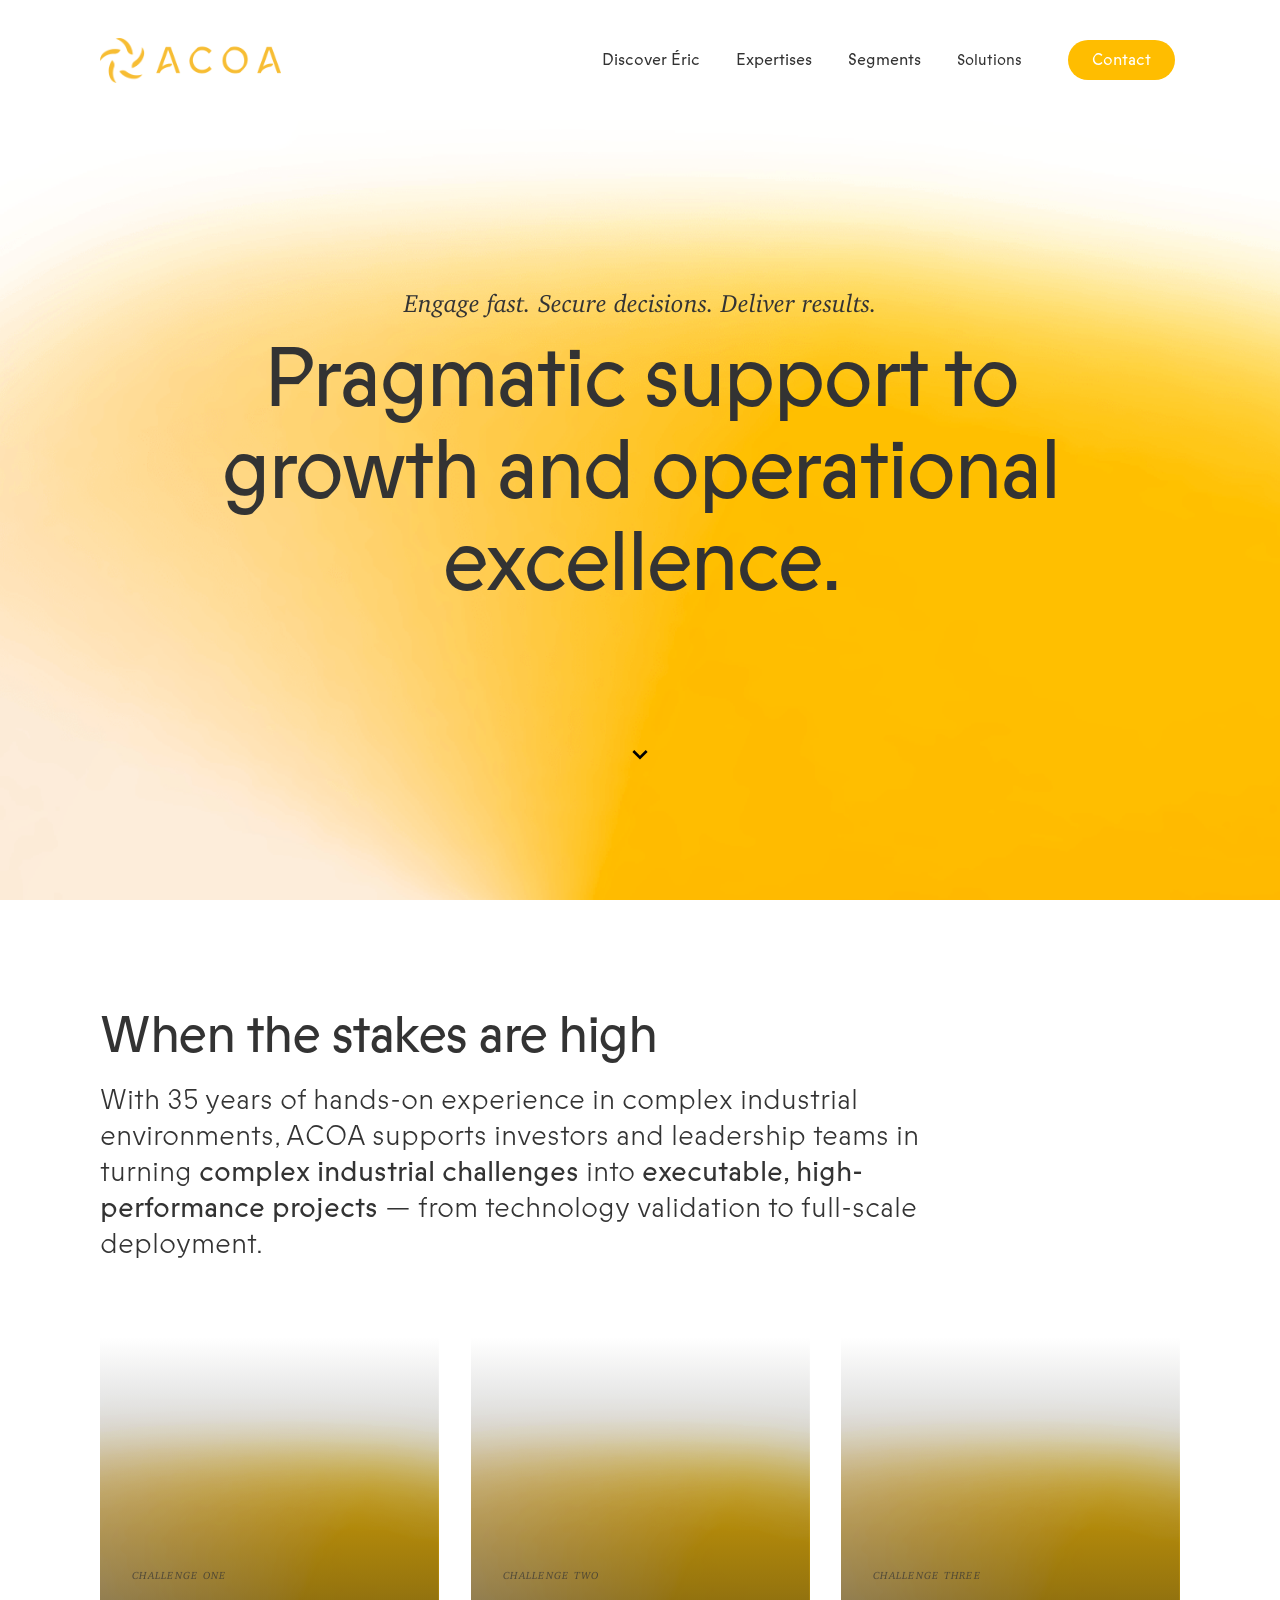
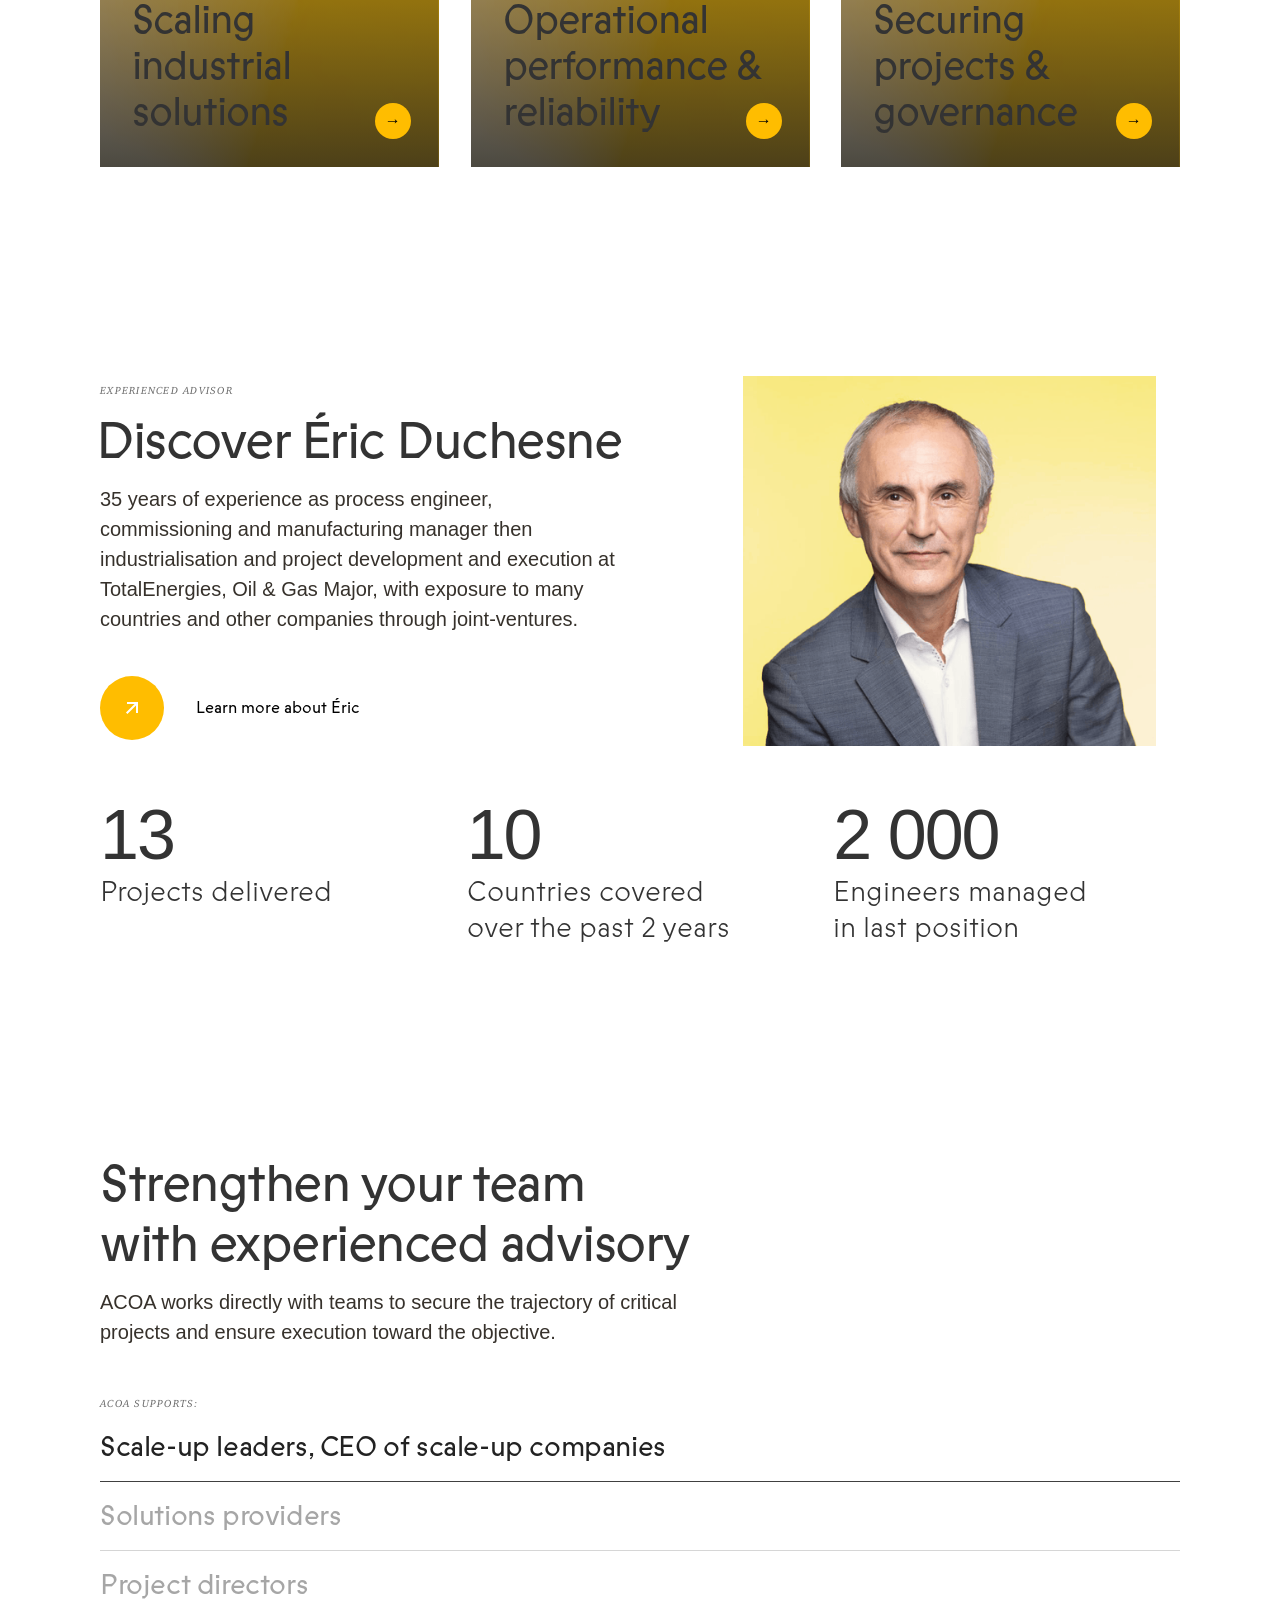
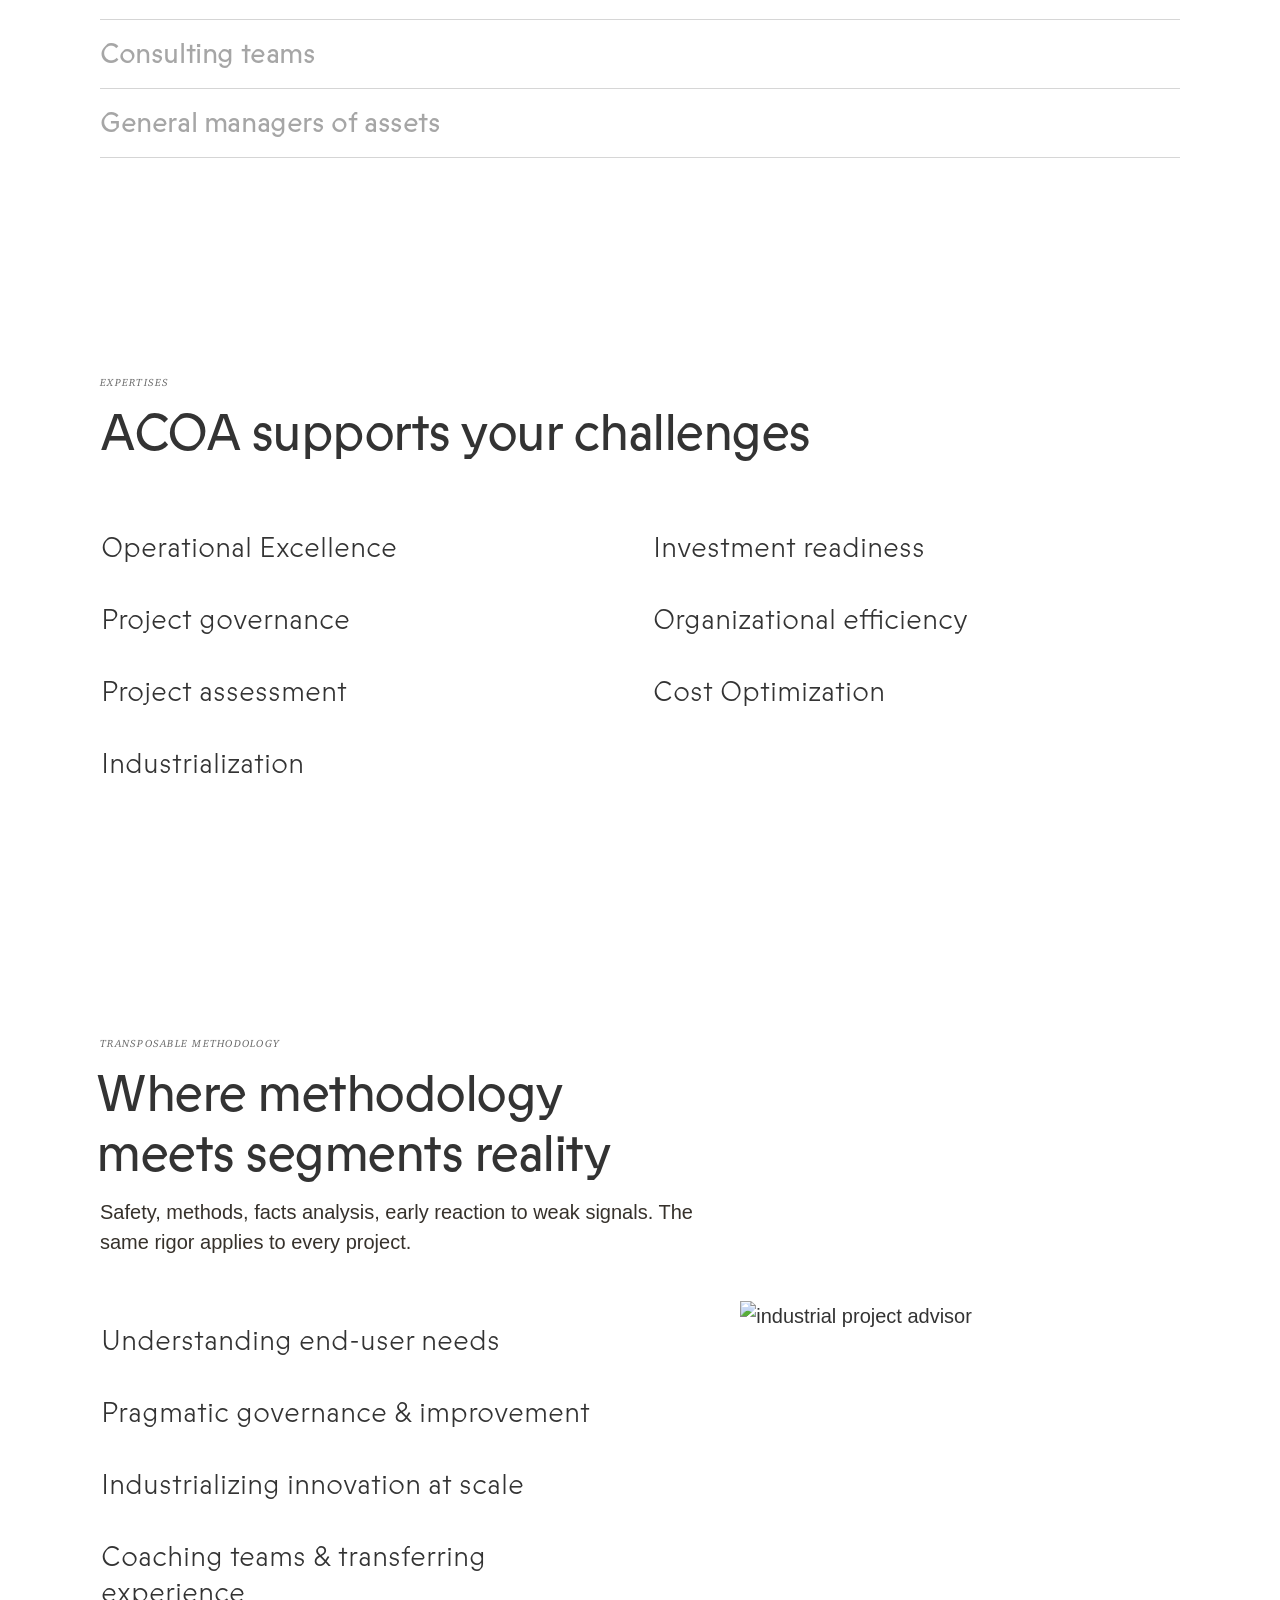
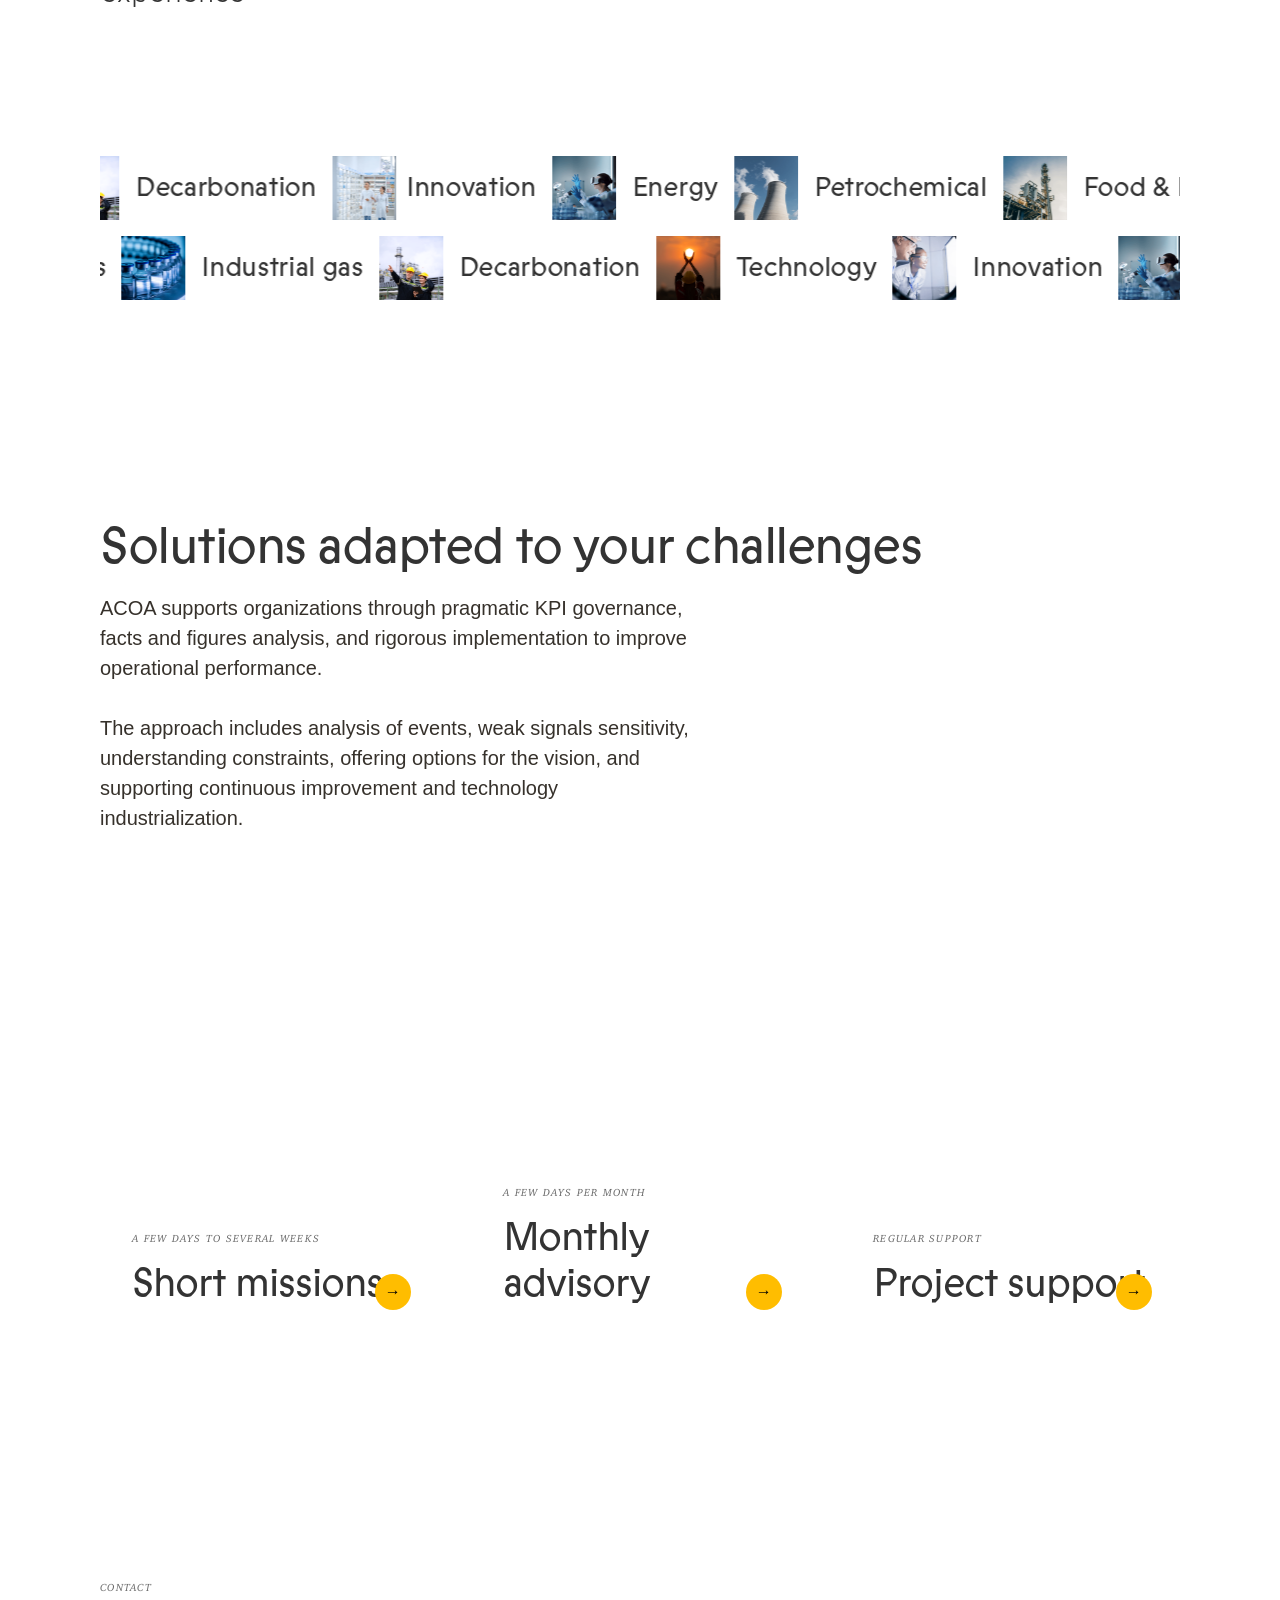
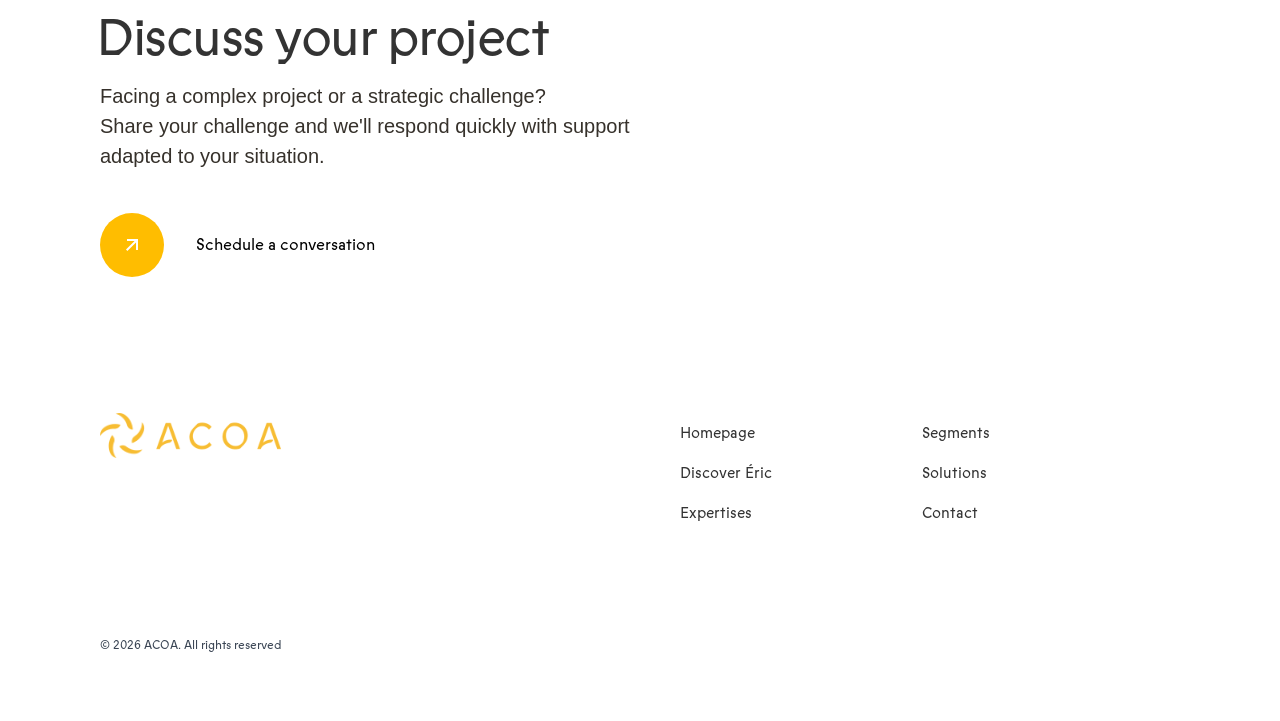
==== commit 13c8e616: "style: refonte design globale v3 — image cards, typo, hover - FIX 14: .layout423_image-wrapper.yello" ====
--- a/index.html
+++ b/index.html
@@ -115,7 +115,7 @@
       </div>
       <div class="w-layout-grid layout423_grid-list">
         <div class="layout423_row-homepage">
-          <a data-w-id="7d26136e-afa8-d97c-f9d4-b0c06a85b6f1" href="#" class="layout423_card text-color-white home w-inline-block">
+          <a data-w-id="7d26136e-afa8-d97c-f9d4-b0c06a85b6f1" href="solutions.html" class="layout423_card text-color-white home w-inline-block">
             <div class="layout423_image-wrapper yellow"></div>
             <div class="layout423_card-content">
               <div class="margin-bottom margin-xxsmall">
@@ -129,7 +129,7 @@
               </div>
             </div>
           </a>
-          <a data-w-id="7d26136e-afa8-d97c-f9d4-b0c06a85b702" href="#" class="layout423_card text-color-white home w-inline-block">
+          <a data-w-id="7d26136e-afa8-d97c-f9d4-b0c06a85b702" href="solutions.html" class="layout423_card text-color-white home w-inline-block">
             <div class="layout423_image-wrapper yellow"></div>
             <div class="layout423_card-content">
               <div class="margin-bottom margin-xxsmall">
@@ -143,7 +143,7 @@
               </div>
             </div>
           </a>
-          <a data-w-id="7d26136e-afa8-d97c-f9d4-b0c06a85b713" href="#" class="layout423_card text-color-white home w-inline-block">
+          <a data-w-id="7d26136e-afa8-d97c-f9d4-b0c06a85b713" href="solutions.html" class="layout423_card text-color-white home w-inline-block">
             <div id="w-node-_7d26136e-afa8-d97c-f9d4-b0c06a85b714-06e385c6" class="layout423_image-wrapper yellow"></div>
             <div class="layout423_card-content">
               <div class="margin-bottom margin-xxsmall">
--- a/css/responsive-fixes.css
+++ b/css/responsive-fixes.css
@@ -1,6 +1,6 @@
 /*
  * =========================================================
- * ACOA Consulting — Responsive Fixes  (v2 — export 19 mai)
+ * ACOA Consulting — Responsive Fixes  (v3 — analyse globale)
  * À inclure APRÈS acoaconsulting.webflow.css
  * =========================================================
  *
@@ -8,18 +8,25 @@
  *  1. Bug iOS : background-attachment: fixed sur .section.gradient
  *               et .section.heading_phone (réintroduit à 767px !)
  *  2. background-size: auto sur .layout423_image-wrapper.yellow
- *     → image 1920px affichée en natif sur mobile
+ *     → image 1920px affichée en natif (corrigé desktop + tous breakpoints)
  *  3. Typographie h1/h3 non scalée sur mobile
  *  4. .wrap sans padding horizontal sur tablette
  *  5. services_stakes_tabs-content largeur fixe 720px
  *  6. Logo trop large à 767px (22rem ≈ 352px)
- *  7. Marges/paddings excessifs non réduits (section_1_wrap, quick-stacks…)
+ *  7. Marges/paddings excessifs (section_1_wrap, quick-stacks…)
  *  8. button-group trop étroit sur mobile
  *  9. layout423_card min-height trop grand sur petits écrans
  * 10. section-white-backgound sans padding latéral sur mobile
  * 11. Overflow-x parasite
  * 12. grid-2 wrapping sur tablette
  * 13. CTAs : affordance visuelle manquante
+ * 14. Image cards (tous écrans) : cover + gradient overlay sombre
+ * 15. Card content z-index au-dessus du gradient
+ * 16. Hero heading : impact typographique renforcé
+ * 17. Section headings : letter-spacing + hiérarchie
+ * 18. Labels : uppercase + letter-spacing
+ * 19. Image cards : zoom image au hover
+ * 20. Nav : transition + active state
  * =========================================================
  */
 
@@ -27,22 +34,73 @@
 /* ═══════════════════════════════════════════════════════════
    FIXES GLOBAUX (hors media queries)
    ═══════════════════════════════════════════════════════════ */
+
+/* ─── FIX 14 : Image cards — gradient overlay + background-size cover ────
+   Webflow génère background-size: auto sur .yellow → image 1920px native.
+   On corrige en desktop et on ajoute un gradient sombre pour contraste texte.
+   Webflow réintroduit background-image (url seule) à 767px et 479px :
+   les breakpoints ci-dessous répètent ce bloc pour garder le gradient. ──── */
+.layout423_image-wrapper.yellow {
+  background-image:
+    linear-gradient(to top, rgba(37, 37, 30, 0.82) 0%, rgba(37, 37, 30, 0.32) 60%, transparent 100%),
+    url('../images/ACOA_2.png');
+  background-size: cover, cover;
+  background-position: 50% 50%, 50% 50%;
+  background-color: transparent;
+  transition: transform 0.65s cubic-bezier(0.25, 0.46, 0.45, 0.94);
+}
+
+/* ─── FIX 19 : Zoom image au hover sur les cartes ───────────────────────── */
+.layout423_card[href]:hover .layout423_image-wrapper.yellow,
+a.layout423_card:hover .layout423_image-wrapper.yellow {
+  transform: scale(1.06);
+}
+
+/* ─── FIX 15 : Card content — au-dessus du gradient overlay ─────────────── */
+.layout423_card-content {
+  position: relative;
+  z-index: 2;
+}
+
+/* ─── FIX 16 : Hero heading — impact typographique ──────────────────────── */
+.home__hero-heading {
+  font-size: 84px;
+  line-height: 92px;
+  letter-spacing: -3px;
+}
+
+/* ─── FIX 17 : h2, h3 — hiérarchie visuelle ─────────────────────────────── */
+h2 {
+  letter-spacing: -1.5px;
+}
+
+h4 {
+  letter-spacing: -0.4px;
+}
+
+/* ─── FIX 18 : Labels — présence + lisibilité ───────────────────────────── */
+.label {
+  font-size: 10.5px;
+  letter-spacing: 0.12em;
+  text-transform: uppercase;
+  opacity: 0.75;
+}
 
 /* ─── FIX 13A : Cartes cliquables — hover state + cursor ────────────────── */
 .layout423_card[href],
 a.layout423_card {
   cursor: pointer;
   transition:
-    transform 0.25s cubic-bezier(0.165, 0.84, 0.44, 1),
-    box-shadow 0.25s cubic-bezier(0.165, 0.84, 0.44, 1);
+    transform 0.28s cubic-bezier(0.165, 0.84, 0.44, 1),
+    box-shadow 0.28s cubic-bezier(0.165, 0.84, 0.44, 1);
   text-decoration: none;
   will-change: transform;
 }
 
 .layout423_card[href]:hover,
 a.layout423_card:hover {
-  transform: translateY(-4px);
-  box-shadow: 0 12px 32px rgba(0, 0, 0, 0.18);
+  transform: translateY(-5px);
+  box-shadow: 0 16px 40px rgba(0, 0, 0, 0.22);
 }
 
 .layout423_card[href]:active,
@@ -110,7 +168,7 @@
   width: 100%;
 }
 
-/* ─── FIX 13D : button.is-link.is-icon.is-alternate — visible sur fonds sombres */
+/* ─── FIX 13D : button.is-link.is-icon.is-alternate ─────────────────────── */
 .button.is-link.is-icon.is-alternate {
   color: rgba(255, 255, 255, 0.85);
   gap: 0.4rem;
@@ -139,7 +197,7 @@
   transform: translateX(3px);
 }
 
-/* ─── FIX 13E : button-1 (CTA circle) — hover explicite ─────────────────── */
+/* ─── FIX 13E : button-1 (CTA circle) — hover ───────────────────────────── */
 .button-1 {
   cursor: pointer;
 }
@@ -152,7 +210,15 @@
   transform: scale(1.08);
 }
 
-/* ─── FIX 13F : Nav link actif — couleur jaune ──────────────────────────── */
+/* ─── FIX 20 : Nav link — transitions + active state ────────────────────── */
+.nav__link {
+  transition: color 0.2s ease;
+}
+
+.nav__link:hover {
+  color: var(--_colors---color-yellow, #ffbd00);
+}
+
 .nav__link.text-xs.w--current {
   color: var(--_colors---color-yellow, #ffbd00);
   font-weight: 500;
@@ -195,6 +261,13 @@
     letter-spacing: -1.5px;
   }
 
+  /* FIX 16 : Hero heading adapté tablette */
+  .home__hero-heading {
+    font-size: 72px;
+    line-height: 80px;
+    letter-spacing: -2.5px;
+  }
+
   /* ─── FIX 4 : .wrap — padding latéral manquant ───────────────────────── */
   .wrap {
     padding-left: 5%;
@@ -266,26 +339,28 @@
    ═══════════════════════════════════════════════════════════ */
 @media screen and (max-width: 767px) {
 
-  /* ─── FIX 1B : .section.gradient — background-size cover ────────────── */
+  /* ─── FIX 1B : .section.gradient ────────────────────────────────────── */
   .section.gradient {
     background-attachment: scroll;
     background-size: cover;
     background-position: 50% 0%;
   }
 
-  /* ─── FIX 1C : .section.heading_phone — background-attachment: fixed
-     réintroduit par Webflow lui-même à ce breakpoint ! ───────────────── */
+  /* ─── FIX 1C : .section.heading_phone ───────────────────────────────── */
   .section.heading_phone {
     background-attachment: scroll;
     background-size: cover;
   }
 
-  /* ─── FIX 2 : .layout423_image-wrapper.yellow — background-size: auto
-     L'image ACOA_2.png faisant 1920×1081px, auto = taille native.
-     Sur mobile on voit un minuscule coin de l'image. → cover. ─────────── */
+  /* ─── FIX 14 (répété) : Webflow réinitialise background-image à url seule
+     + background-size: auto ici. On rétablit le gradient + cover. ──────── */
   .layout423_image-wrapper.yellow {
-    background-size: cover;
-    background-position: 50% 50%;
+    background-image:
+      linear-gradient(to top, rgba(37, 37, 30, 0.82) 0%, rgba(37, 37, 30, 0.32) 60%, transparent 100%),
+      url('../images/ACOA_2.png');
+    background-size: cover, cover;
+    background-position: 50% 50%, 50% 50%;
+    background-color: transparent;
   }
 
   /* ─── FIX 3 : h1, h3 ─────────────────────────────────────────────────── */
@@ -301,13 +376,20 @@
     letter-spacing: -1px;
   }
 
+  /* FIX 16 : Hero heading mobile large */
+  .home__hero-heading {
+    font-size: 56px;
+    line-height: 64px;
+    letter-spacing: -2px;
+  }
+
   /* ─── FIX 4 : .wrap ──────────────────────────────────────────────────── */
   .wrap {
     padding-left: 4%;
     padding-right: 4%;
   }
 
-  /* ─── FIX 6 : Logo (22rem ≈ 352px, déjà trop grand à ce breakpoint) ─── */
+  /* ─── FIX 6 : Logo ────────────────────────────────────────────────────── */
   .image-2.logo-jaune {
     width: 220px;
   }
@@ -345,13 +427,13 @@
     margin-bottom: 64px;
   }
 
-  /* ─── FIX 7C : quick-stack-5 — gap 150px → 60px ──────────────────────── */
+  /* ─── FIX 7C : quick-stack-5 ──────────────────────────────────────────── */
   .quick-stack-5 {
     grid-column-gap: 60px;
     grid-row-gap: 60px;
   }
 
-  /* ─── FIX 8 : button-group — 100% ────────────────────────────────────── */
+  /* ─── FIX 8 : button-group ────────────────────────────────────────────── */
   .button-group {
     width: 100%;
   }
@@ -373,7 +455,7 @@
     min-height: 260px;
   }
 
-  /* ─── FIX 13 : CTA arrow réduit sur mobile ───────────────────────────── */
+  /* ─── FIX 13 : CTA arrow réduit ─────────────────────────────────────── */
   a.layout423_card.text-color-white::after {
     bottom: 1.25rem;
     right: 1.25rem;
@@ -382,7 +464,7 @@
     font-size: 0.875rem;
   }
 
-  /* ─── FIX 13 : contact-us_layout-2_item-link ─────────────────────────── */
+  /* ─── contact-us layout ──────────────────────────────────────────────── */
   .contact-us_layout-2_item-link {
     grid-column-gap: 1.5rem;
     grid-row-gap: 1.5rem;
@@ -395,10 +477,15 @@
    ═══════════════════════════════════════════════════════════ */
 @media screen and (max-width: 479px) {
 
-  /* ─── FIX 1D : .layout423_image-wrapper.yellow à 479px ──────────────── */
+  /* ─── FIX 14 (répété) : Webflow réinitialise à nouveau background-image
+     + background-size: auto. On rétablit le gradient + cover. ─────────── */
   .layout423_image-wrapper.yellow {
-    background-size: cover;
-    background-position: 50% 50%;
+    background-image:
+      linear-gradient(to top, rgba(37, 37, 30, 0.82) 0%, rgba(37, 37, 30, 0.32) 60%, transparent 100%),
+      url('../images/ACOA_2.png');
+    background-size: cover, cover;
+    background-position: 50% 50%, 50% 50%;
+    background-color: transparent;
   }
 
   /* ─── FIX 3 : h1, h3 ─────────────────────────────────────────────────── */
@@ -414,6 +501,13 @@
     letter-spacing: -0.5px;
   }
 
+  /* FIX 16 : Hero heading petit mobile */
+  .home__hero-heading {
+    font-size: 42px;
+    line-height: 50px;
+    letter-spacing: -1.5px;
+  }
+
   /* ─── FIX 4 : .wrap ──────────────────────────────────────────────────── */
   .wrap {
     padding-left: 16px;
@@ -443,7 +537,7 @@
     margin-top: 40px;
   }
 
-  /* ─── FIX 7E : quick-stack-5 à 479px — Webflow met 0px, trop agressif */
+  /* ─── FIX 7E : quick-stack-5 ──────────────────────────────────────────── */
   .quick-stack-5 {
     grid-column-gap: 24px;
     grid-row-gap: 24px;
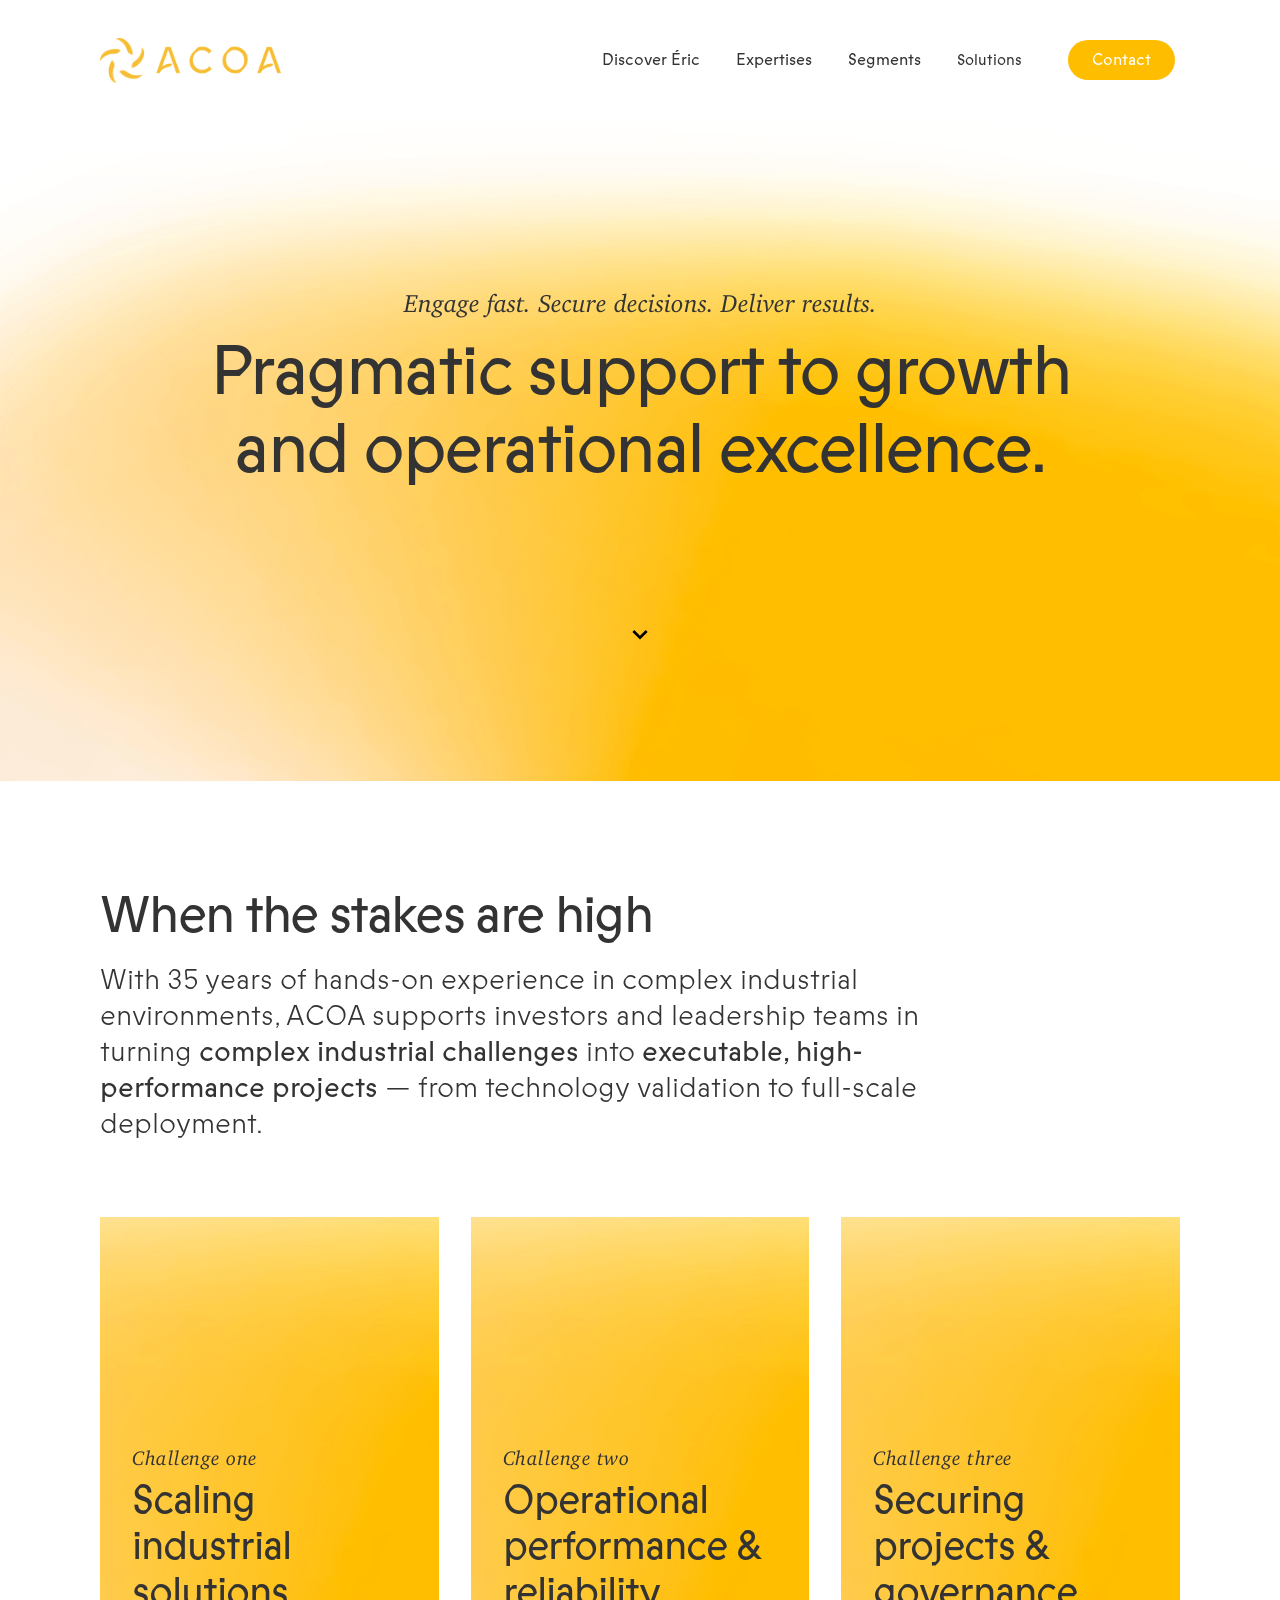
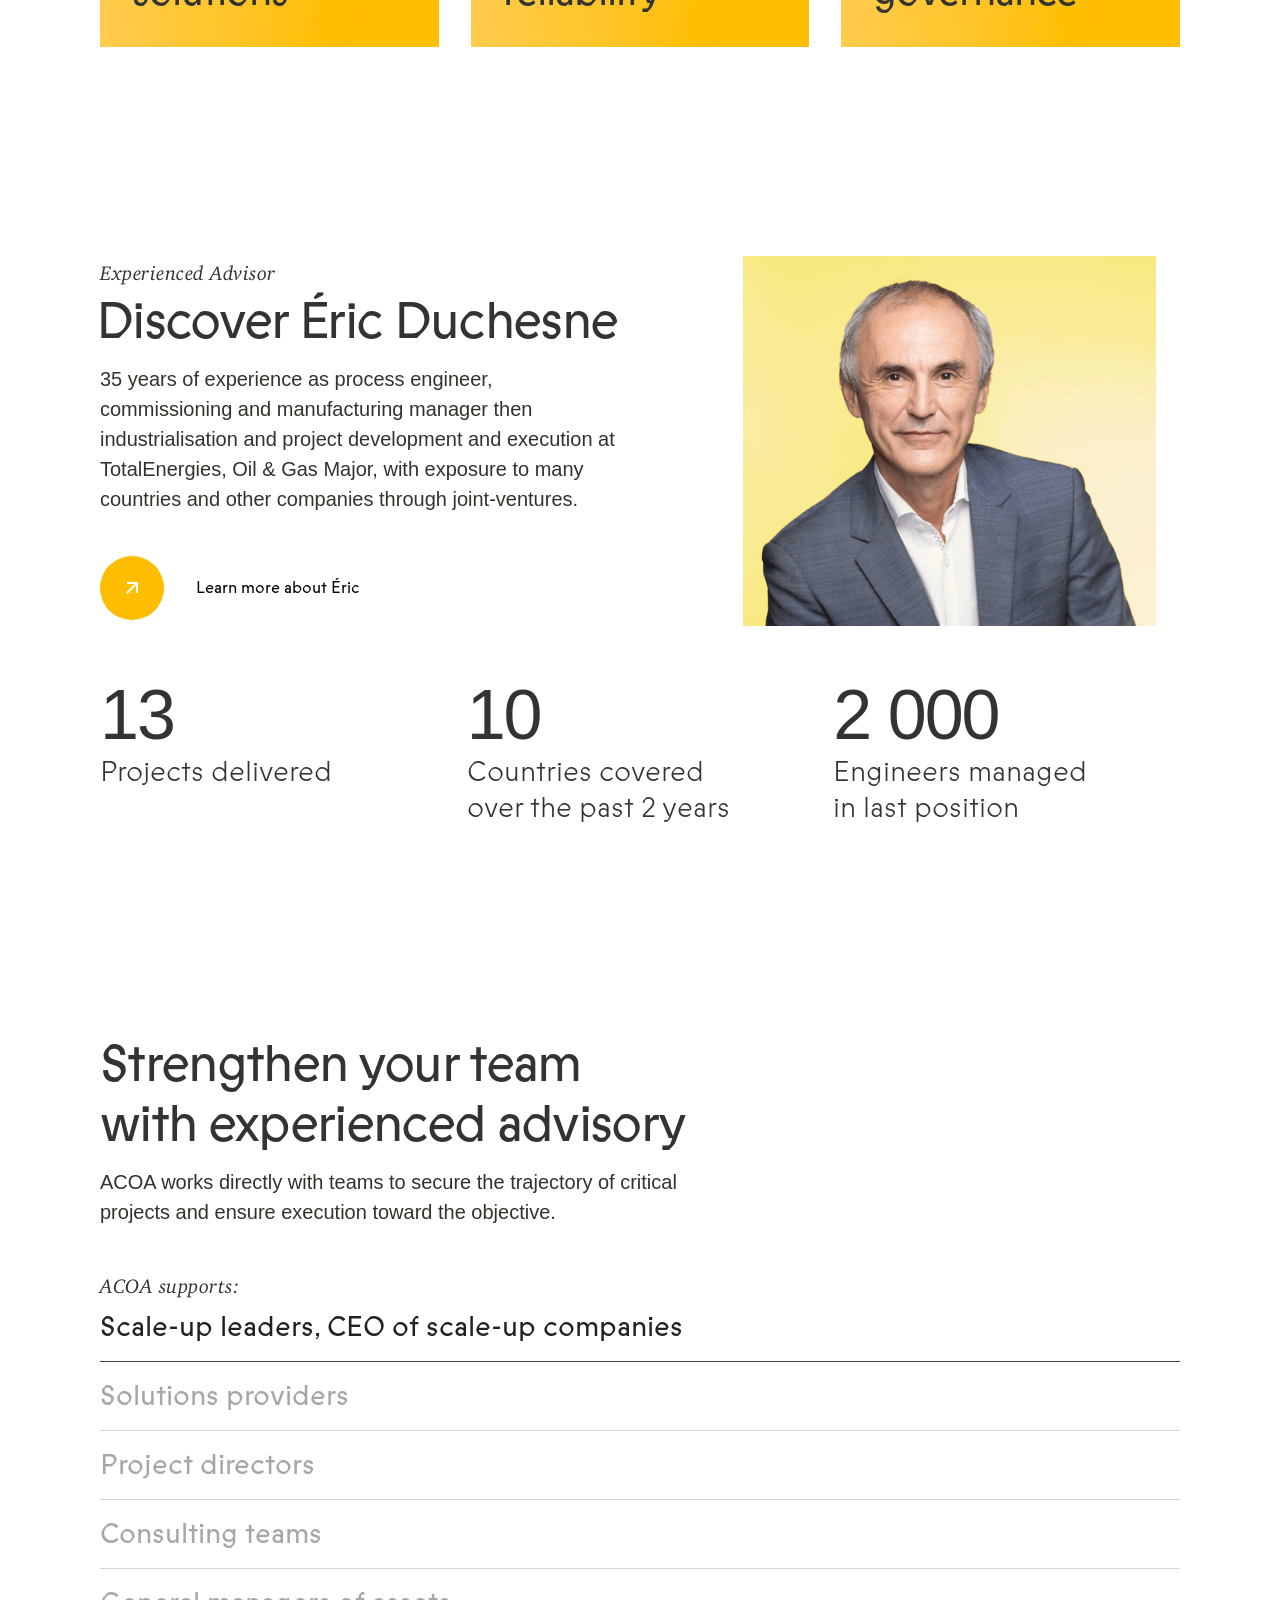
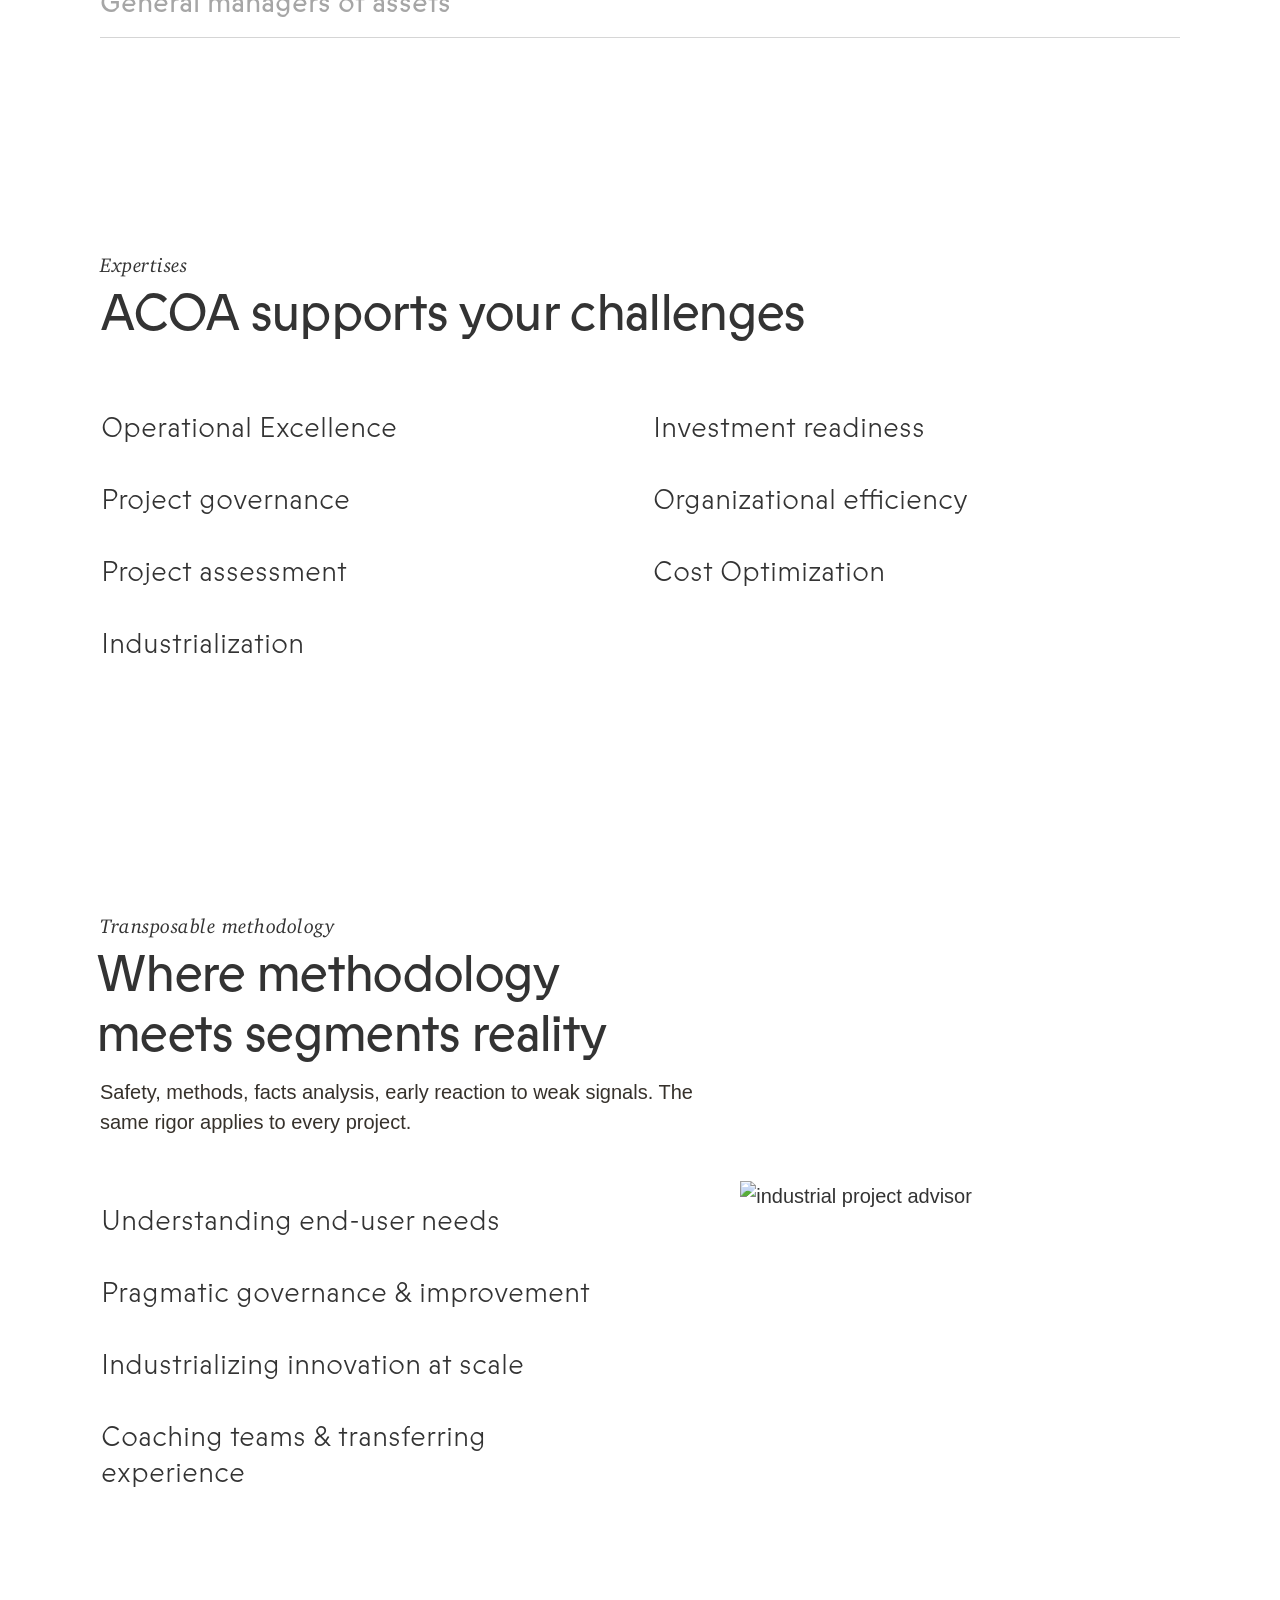
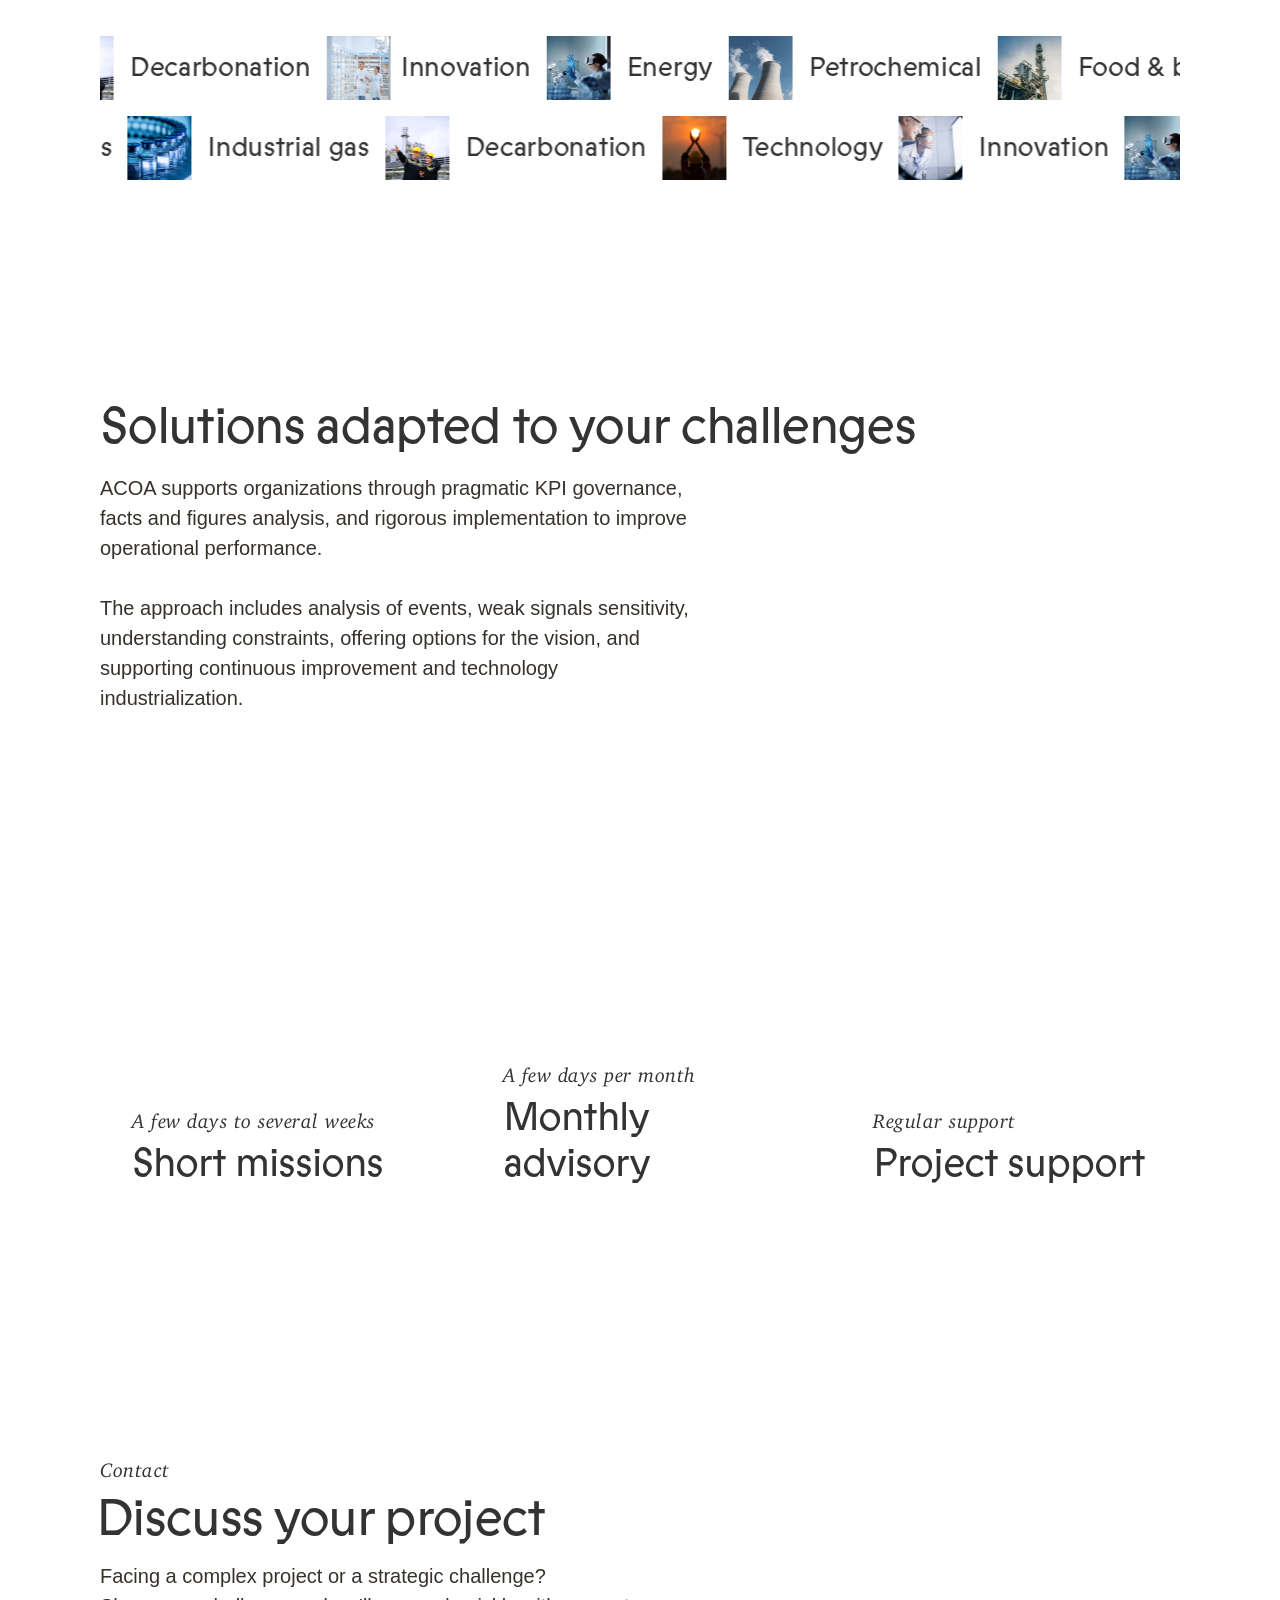
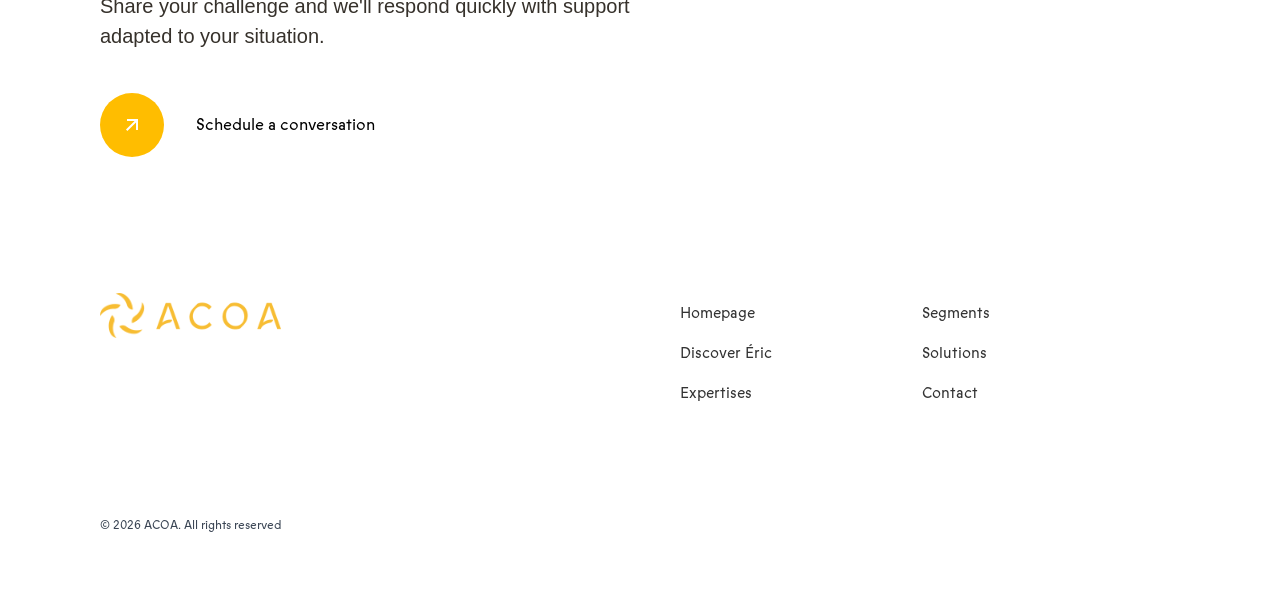
==== commit 41c8210d: "reset: retour à l'export Webflow original, responsive-fixes.css vide Tous les HTML/CSS remis depuis " ====
--- a/index.html
+++ b/index.html
@@ -67,7 +67,6 @@
   }
 }
 </script>
-  <link rel="stylesheet" href="css/responsive-fixes.css">
 </head>
 <body>
   <div data-w-id="177896db-afa2-3da6-6f02-18c24b7b92e4" data-animation="default" data-collapse="medium" data-duration="400" data-easing="ease" data-easing2="ease" role="banner" class="navbar w-nav">
@@ -115,7 +114,7 @@
       </div>
       <div class="w-layout-grid layout423_grid-list">
         <div class="layout423_row-homepage">
-          <a data-w-id="7d26136e-afa8-d97c-f9d4-b0c06a85b6f1" href="solutions.html" class="layout423_card text-color-white home w-inline-block">
+          <a data-w-id="7d26136e-afa8-d97c-f9d4-b0c06a85b6f1" href="#" class="layout423_card text-color-white home w-inline-block">
             <div class="layout423_image-wrapper yellow"></div>
             <div class="layout423_card-content">
               <div class="margin-bottom margin-xxsmall">
@@ -129,7 +128,7 @@
               </div>
             </div>
           </a>
-          <a data-w-id="7d26136e-afa8-d97c-f9d4-b0c06a85b702" href="solutions.html" class="layout423_card text-color-white home w-inline-block">
+          <a data-w-id="7d26136e-afa8-d97c-f9d4-b0c06a85b702" href="#" class="layout423_card text-color-white home w-inline-block">
             <div class="layout423_image-wrapper yellow"></div>
             <div class="layout423_card-content">
               <div class="margin-bottom margin-xxsmall">
@@ -143,7 +142,7 @@
               </div>
             </div>
           </a>
-          <a data-w-id="7d26136e-afa8-d97c-f9d4-b0c06a85b713" href="solutions.html" class="layout423_card text-color-white home w-inline-block">
+          <a data-w-id="7d26136e-afa8-d97c-f9d4-b0c06a85b713" href="#" class="layout423_card text-color-white home w-inline-block">
             <div id="w-node-_7d26136e-afa8-d97c-f9d4-b0c06a85b714-06e385c6" class="layout423_image-wrapper yellow"></div>
             <div class="layout423_card-content">
               <div class="margin-bottom margin-xxsmall">
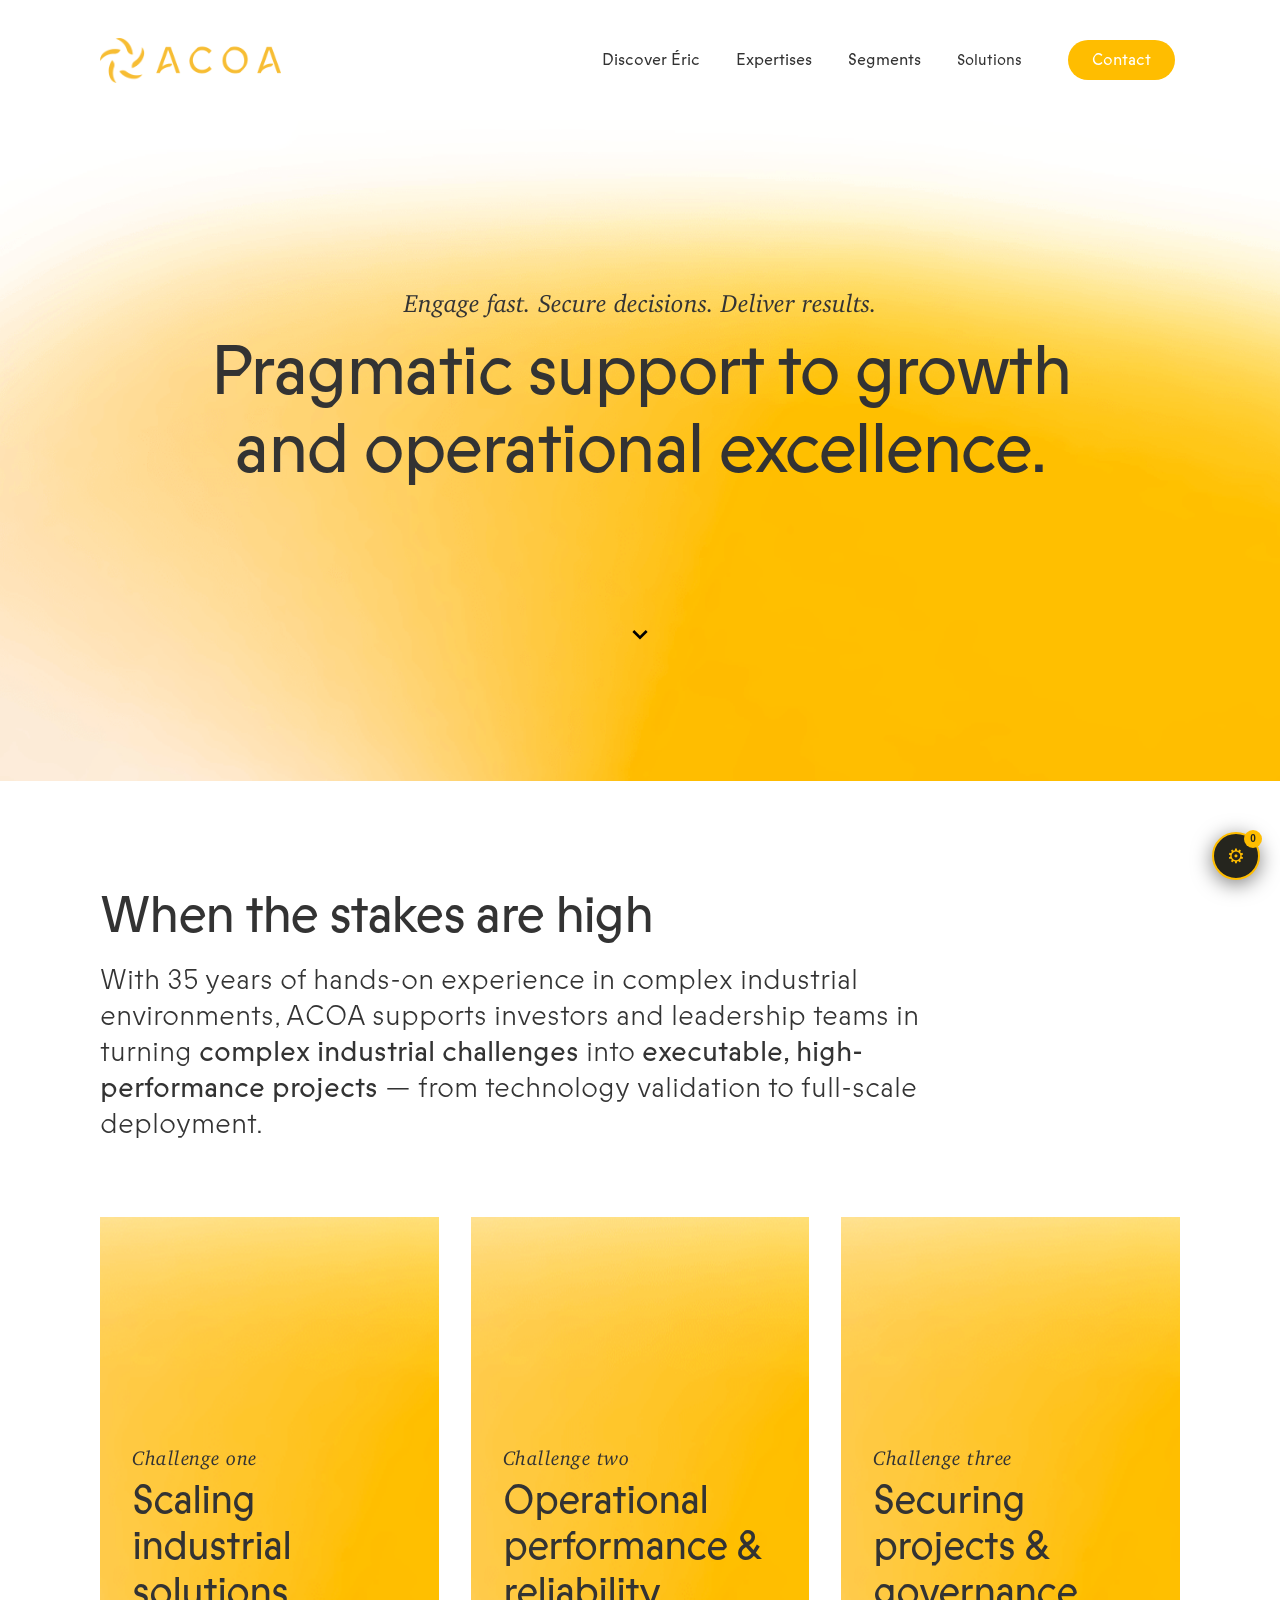
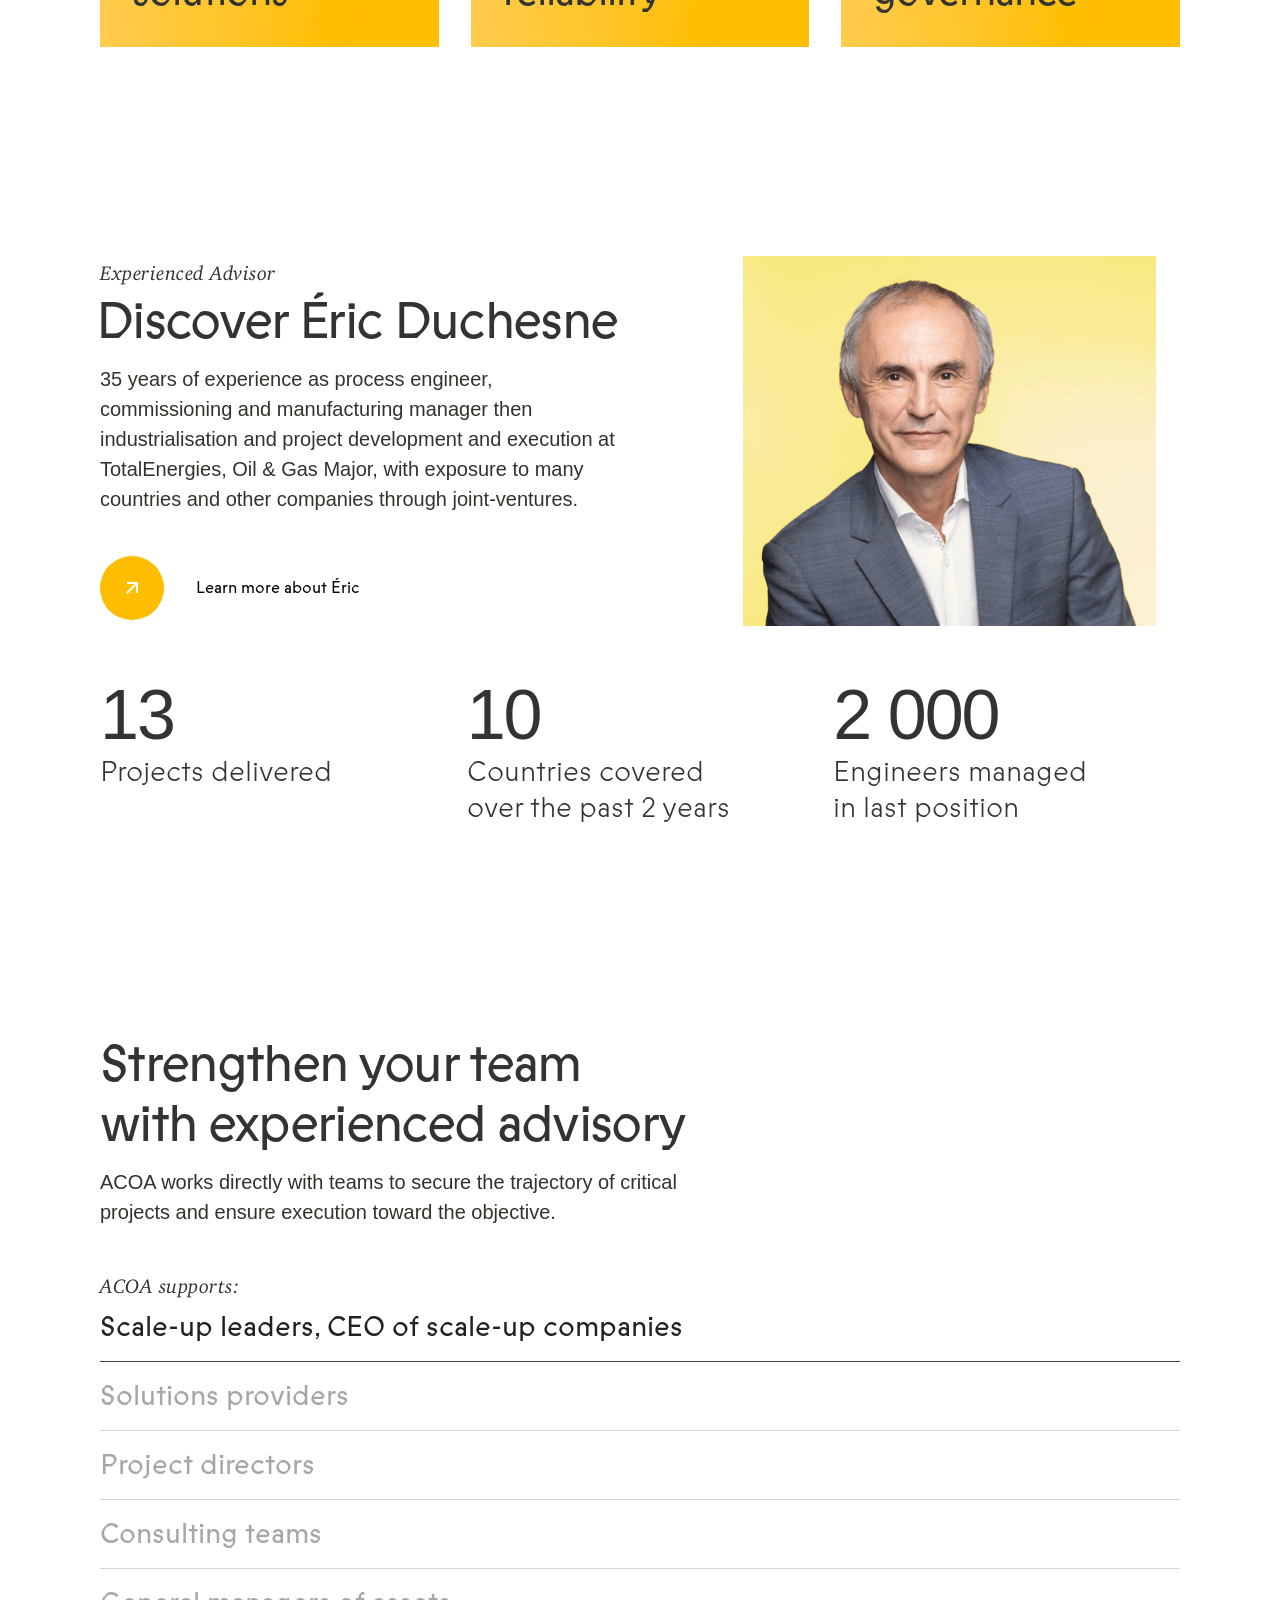
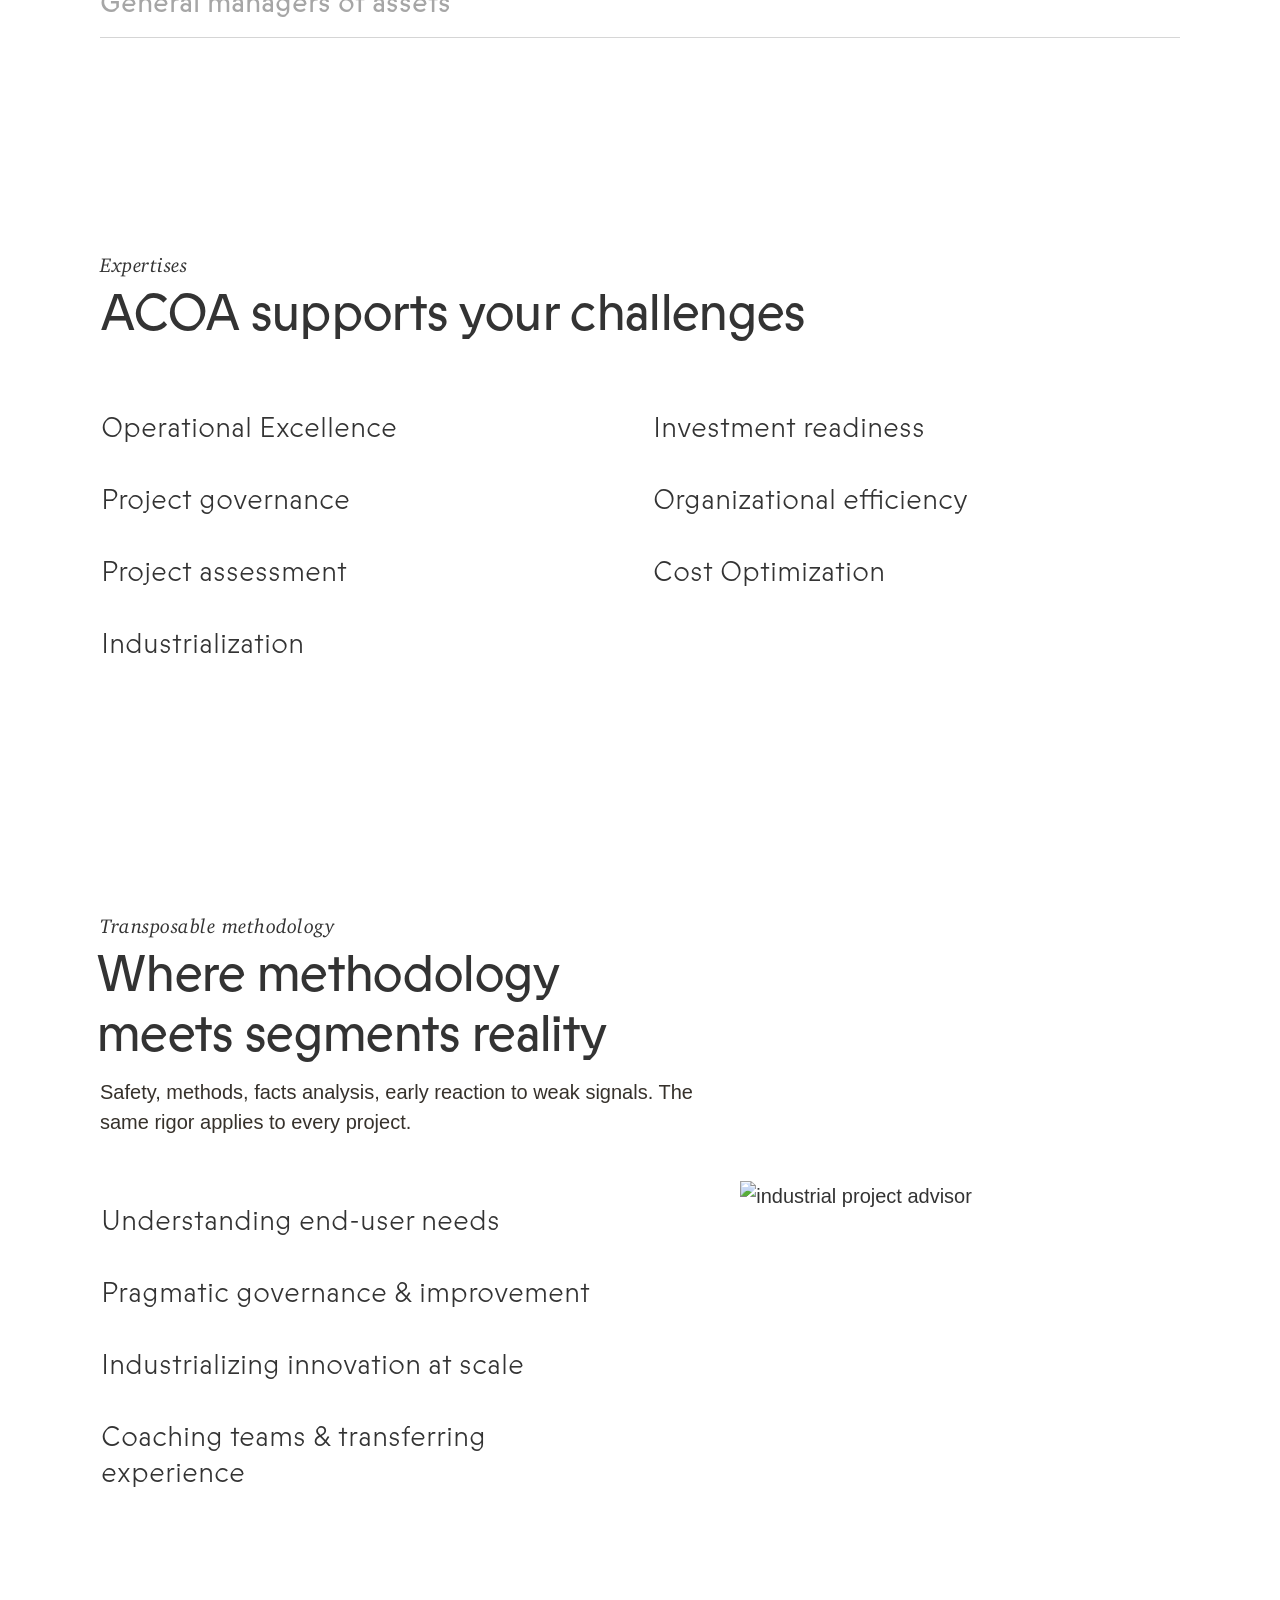
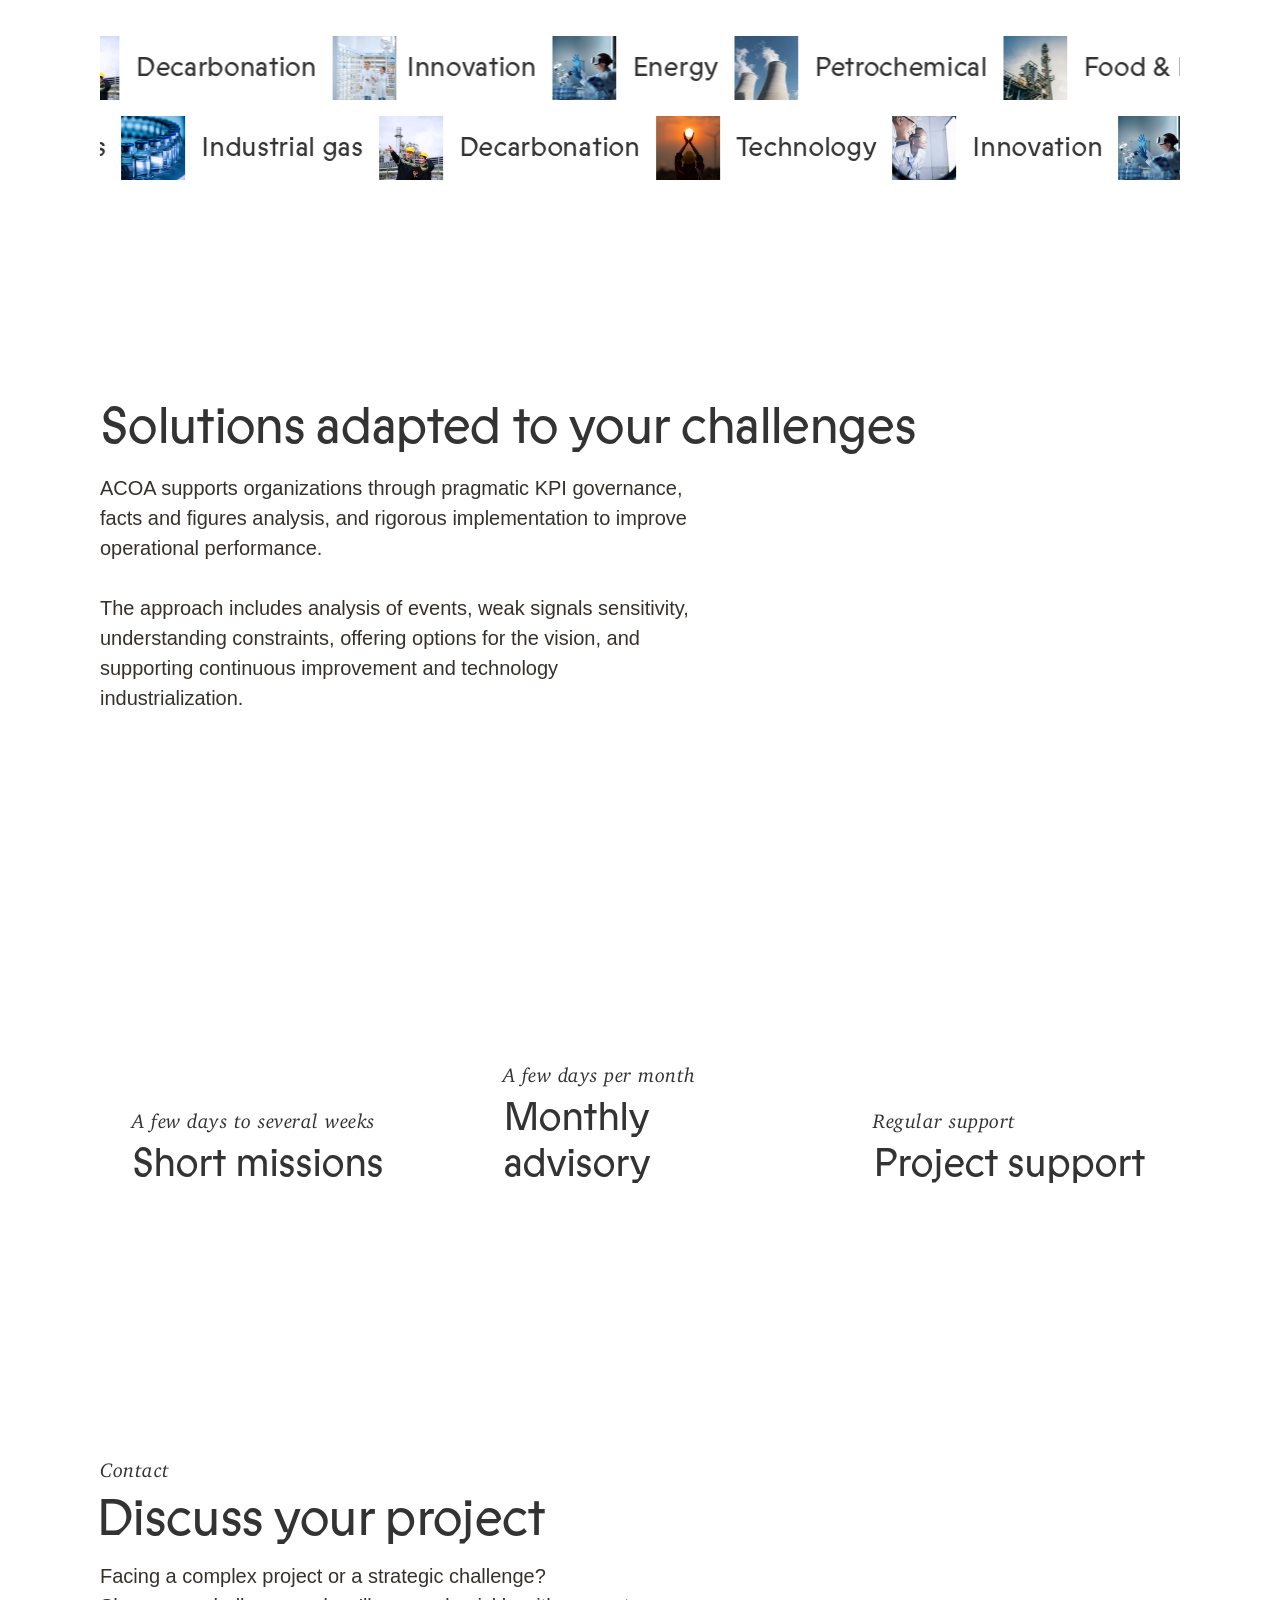
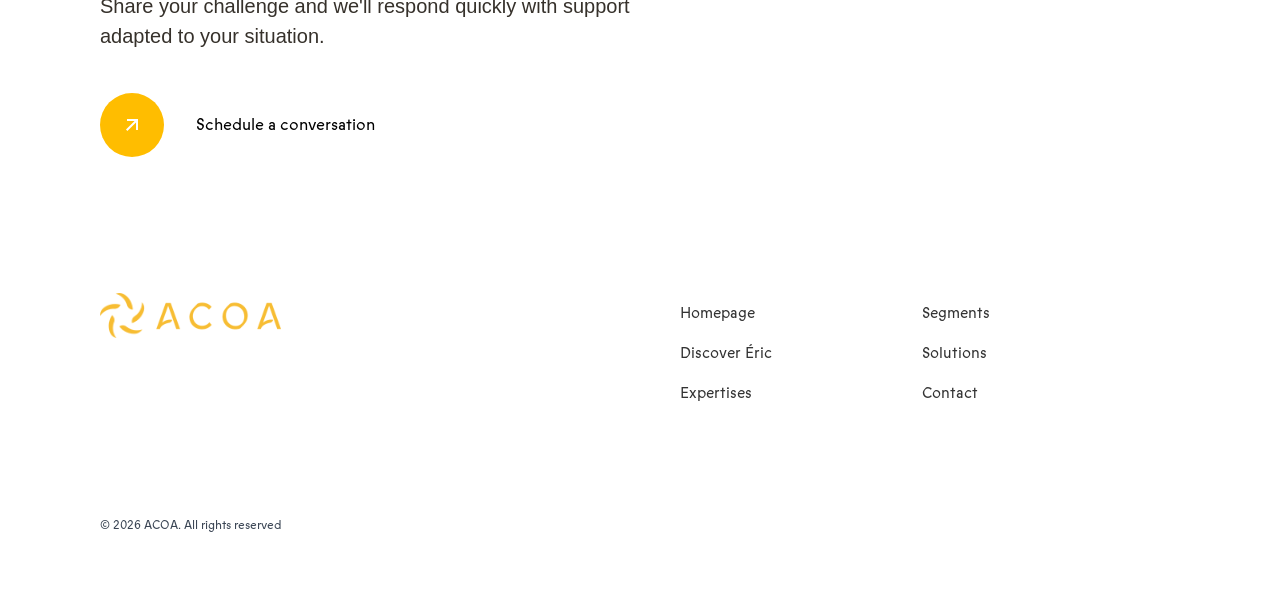
==== commit b49fd47f: "feat: ajout Fix Dashboard — panneau de test des corrections Panneau flottant (⚙ bas droite) pour act" ====
--- a/index.html
+++ b/index.html
@@ -660,5 +660,6 @@
   </section>
   <script src="https://d3e54v103j8qbb.cloudfront.net/js/jquery-3.5.1.min.dc5e7f18c8.js?site=69da477f2bddce4f06e385b0" type="text/javascript" integrity="sha256-9/aliU8dGd2tb6OSsuzixeV4y/faTqgFtohetphbbj0=" crossorigin="anonymous"></script>
   <script src="js/webflow.js" type="text/javascript"></script>
+<script src="js/fix-dashboard.js"></script>
 </body>
 </html>
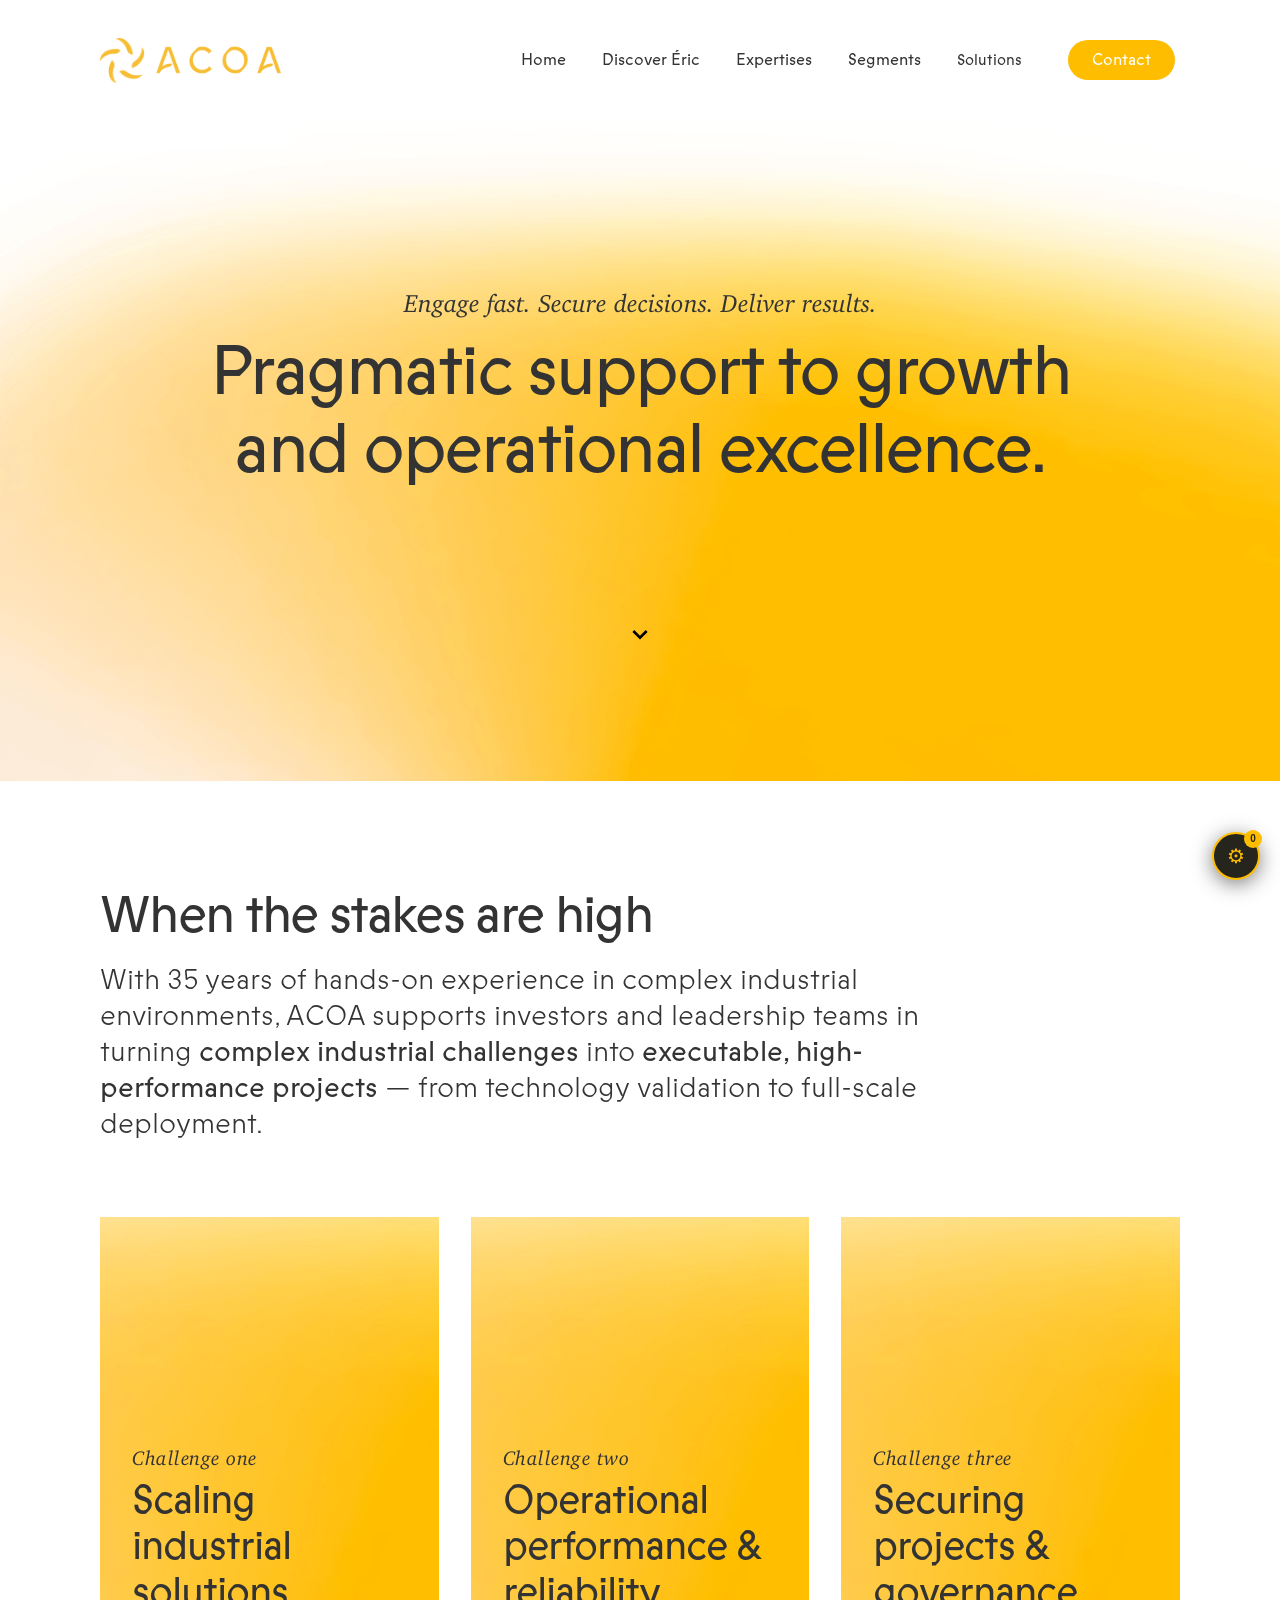
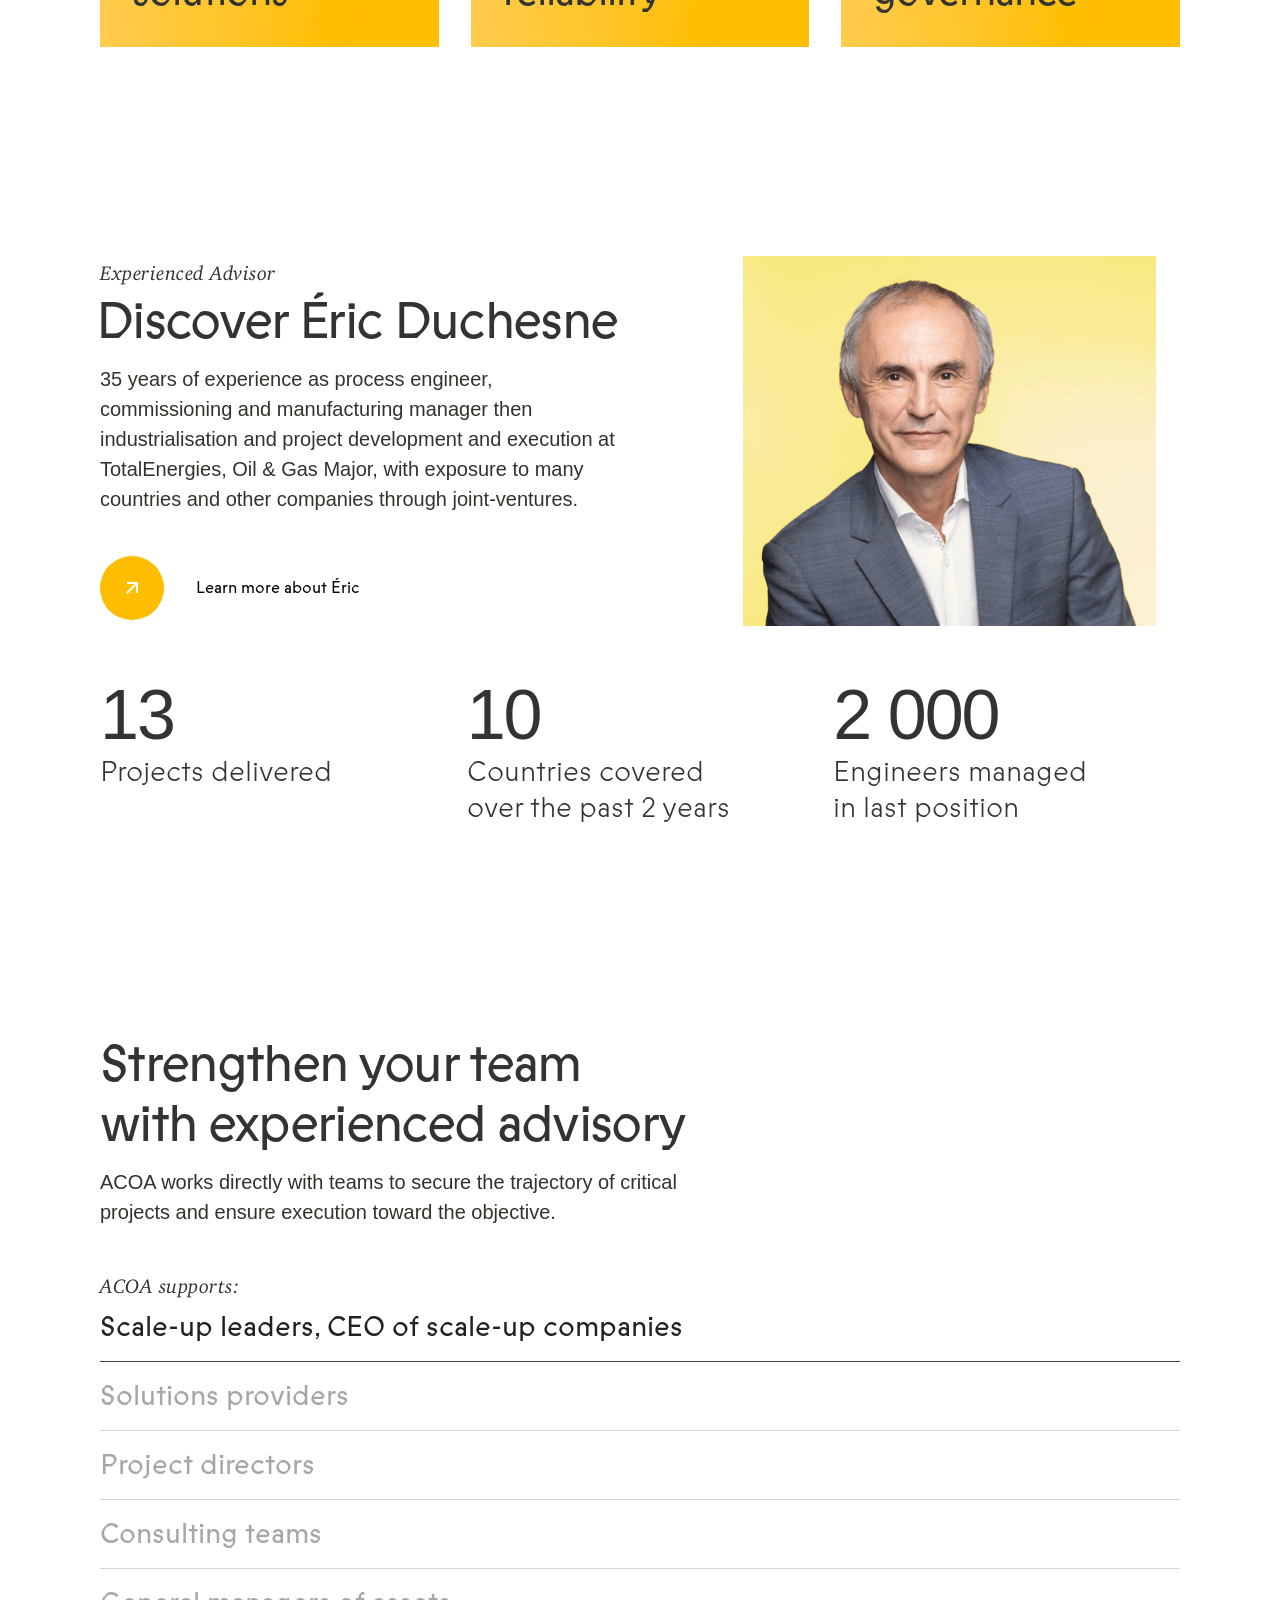
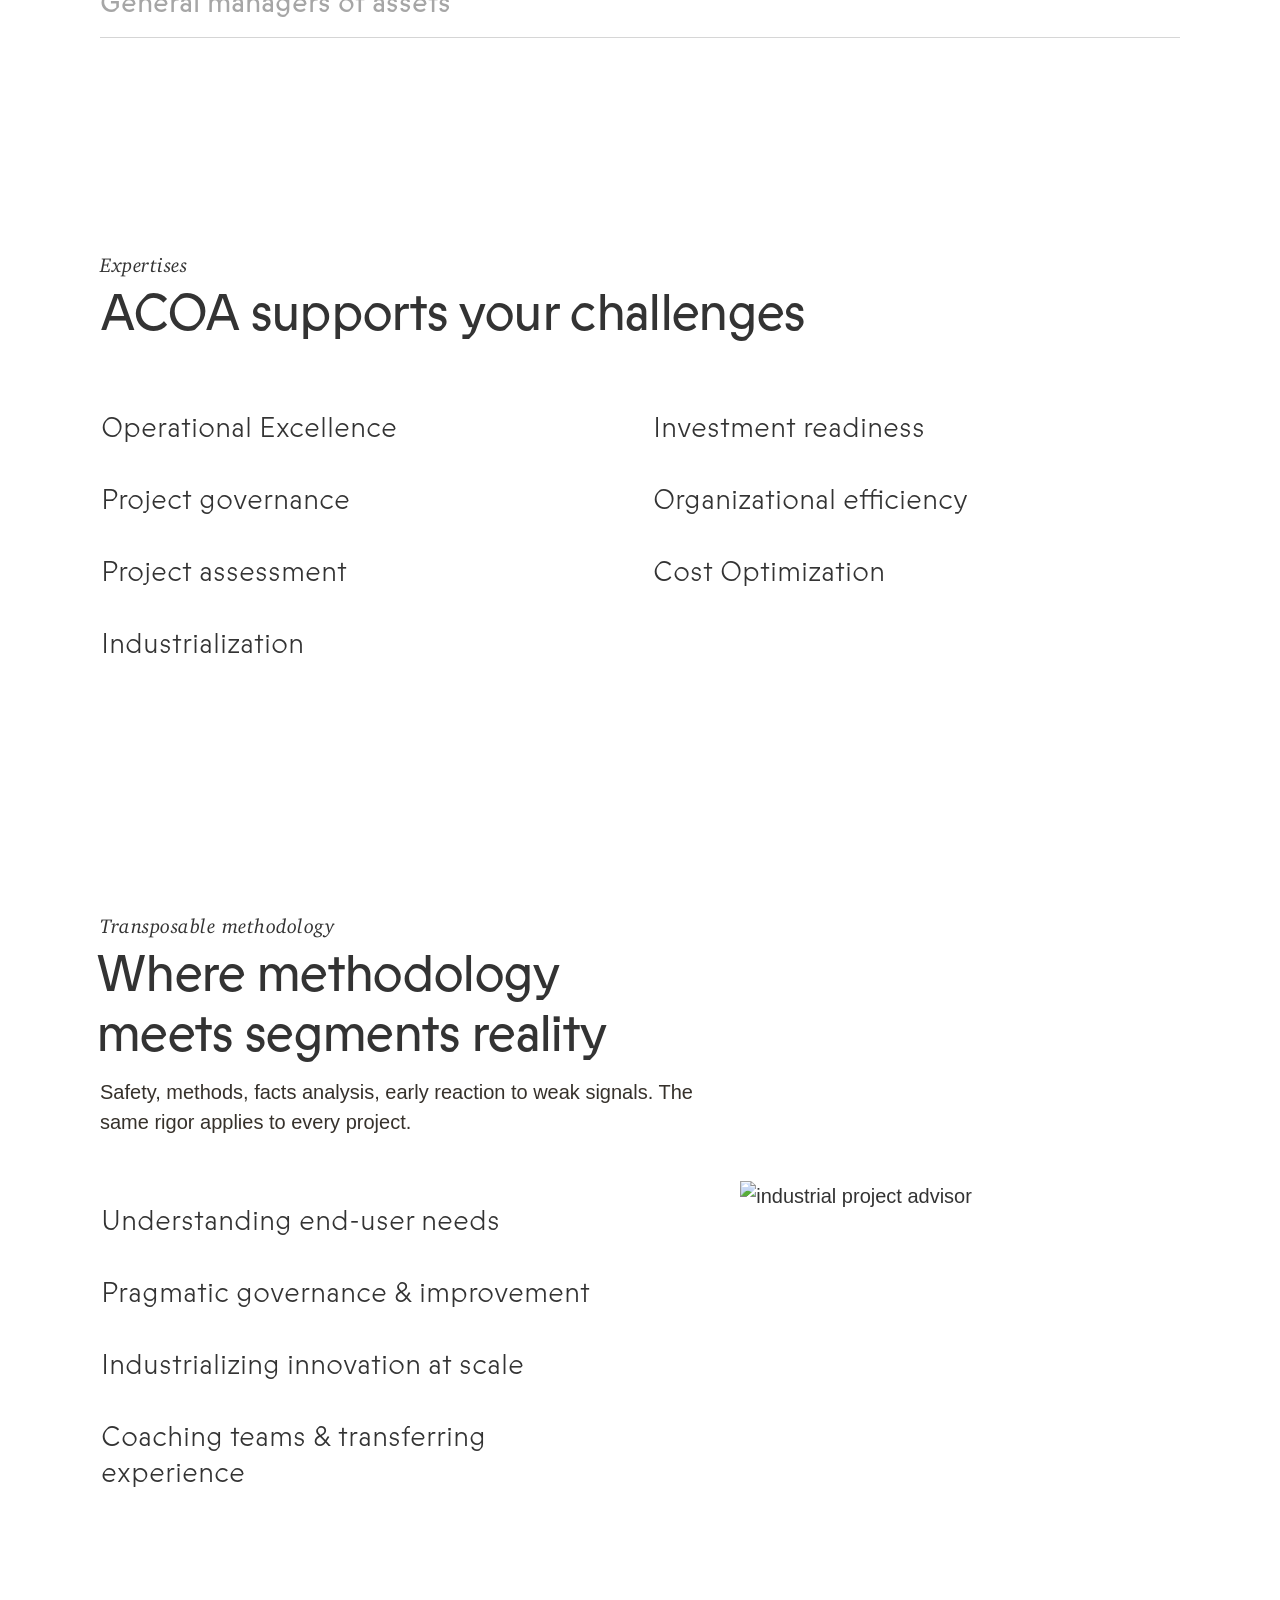
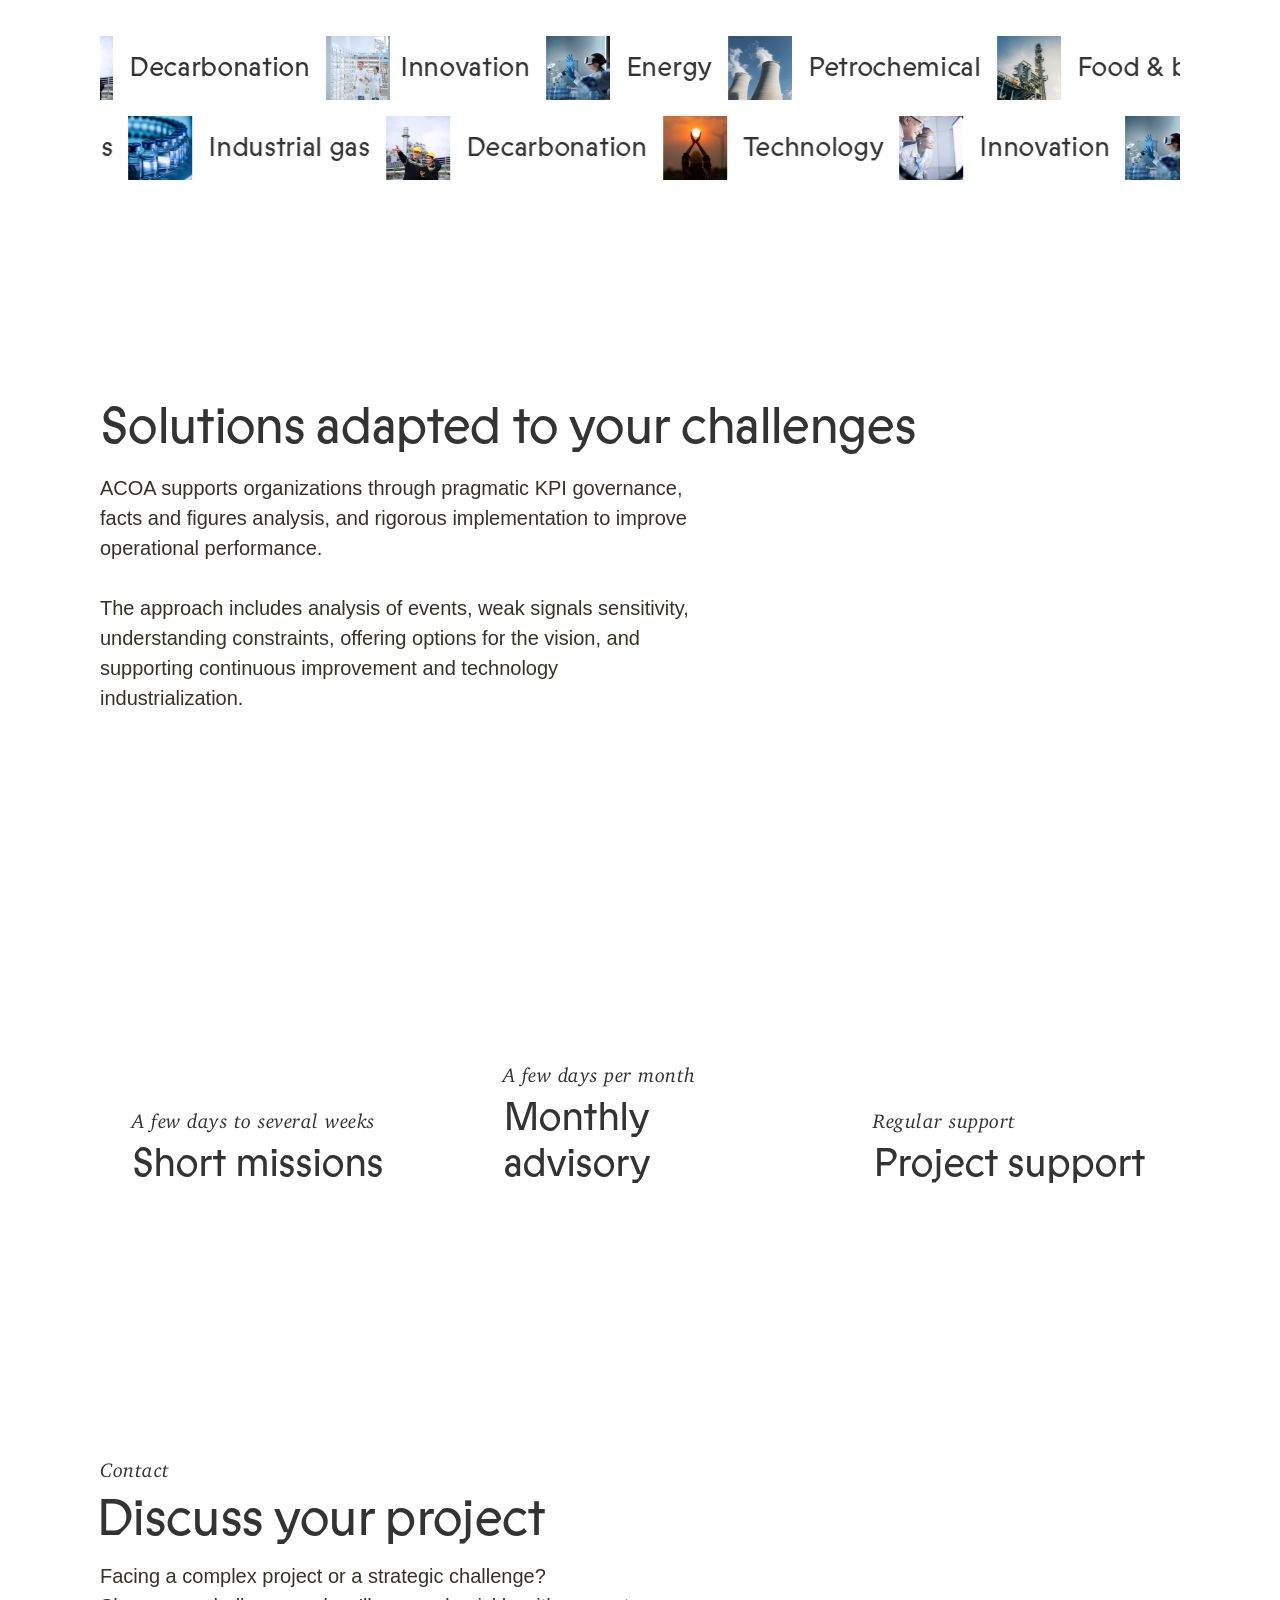
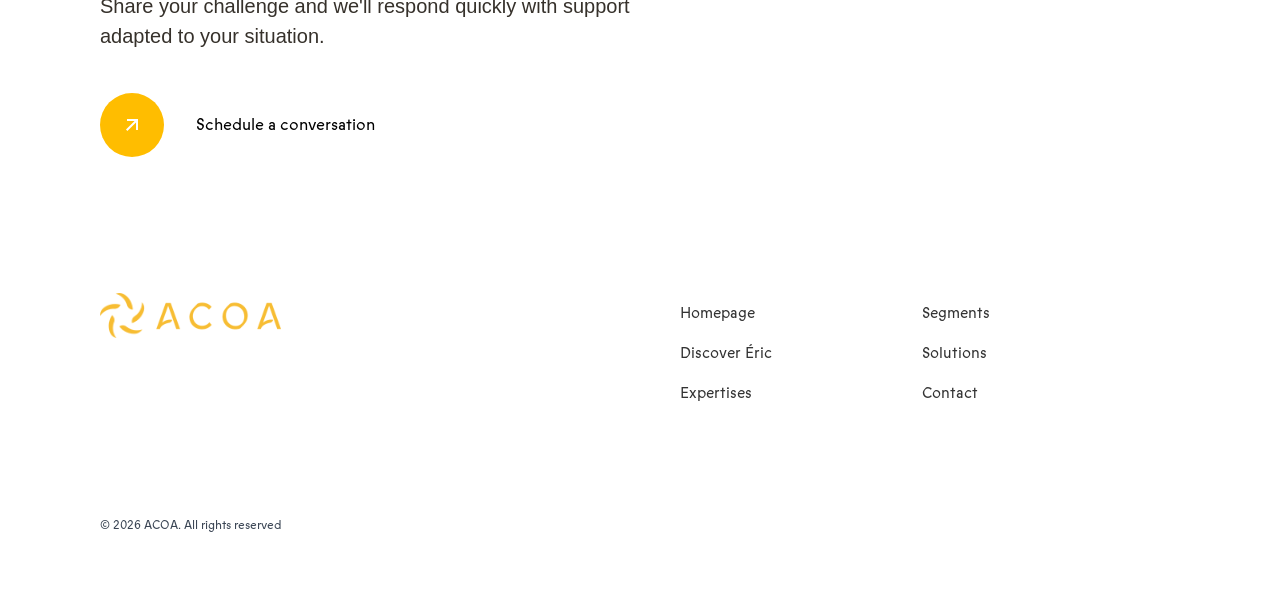
==== commit d73479d9: "feat: nav Home + fix #19 footer mobile - Nav : ajout lien 'Home' en premier dans le menu sur toutes " ====
--- a/index.html
+++ b/index.html
@@ -73,6 +73,7 @@
     <div class="nav__wrap">
       <a href="index.html" aria-current="page" class="brand w-nav-brand w--current"><img src="images/ACOA.png" loading="lazy" width="Auto" height="45" alt="scale-up industrial deployment support" class="image-2"><img src="images/LOGO-PRINCIPAL-440x100px-JAUNE-TITRE.png" loading="lazy" width="Auto" height="40" alt="industrial project advisor" class="image"></a>
       <nav role="navigation" class="nav_menu w-nav-menu">
+        <a href="index.html" class="nav__link text-xs w-nav-link">Home</a>
         <a href="discover-eric.html" class="nav__link text-xs w-nav-link">Discover Éric</a>
         <a href="expertises.html" class="nav__link text-xs w-nav-link">Expertises</a>
         <a href="segments.html" class="nav__link text-xs w-nav-link">Segments</a>
